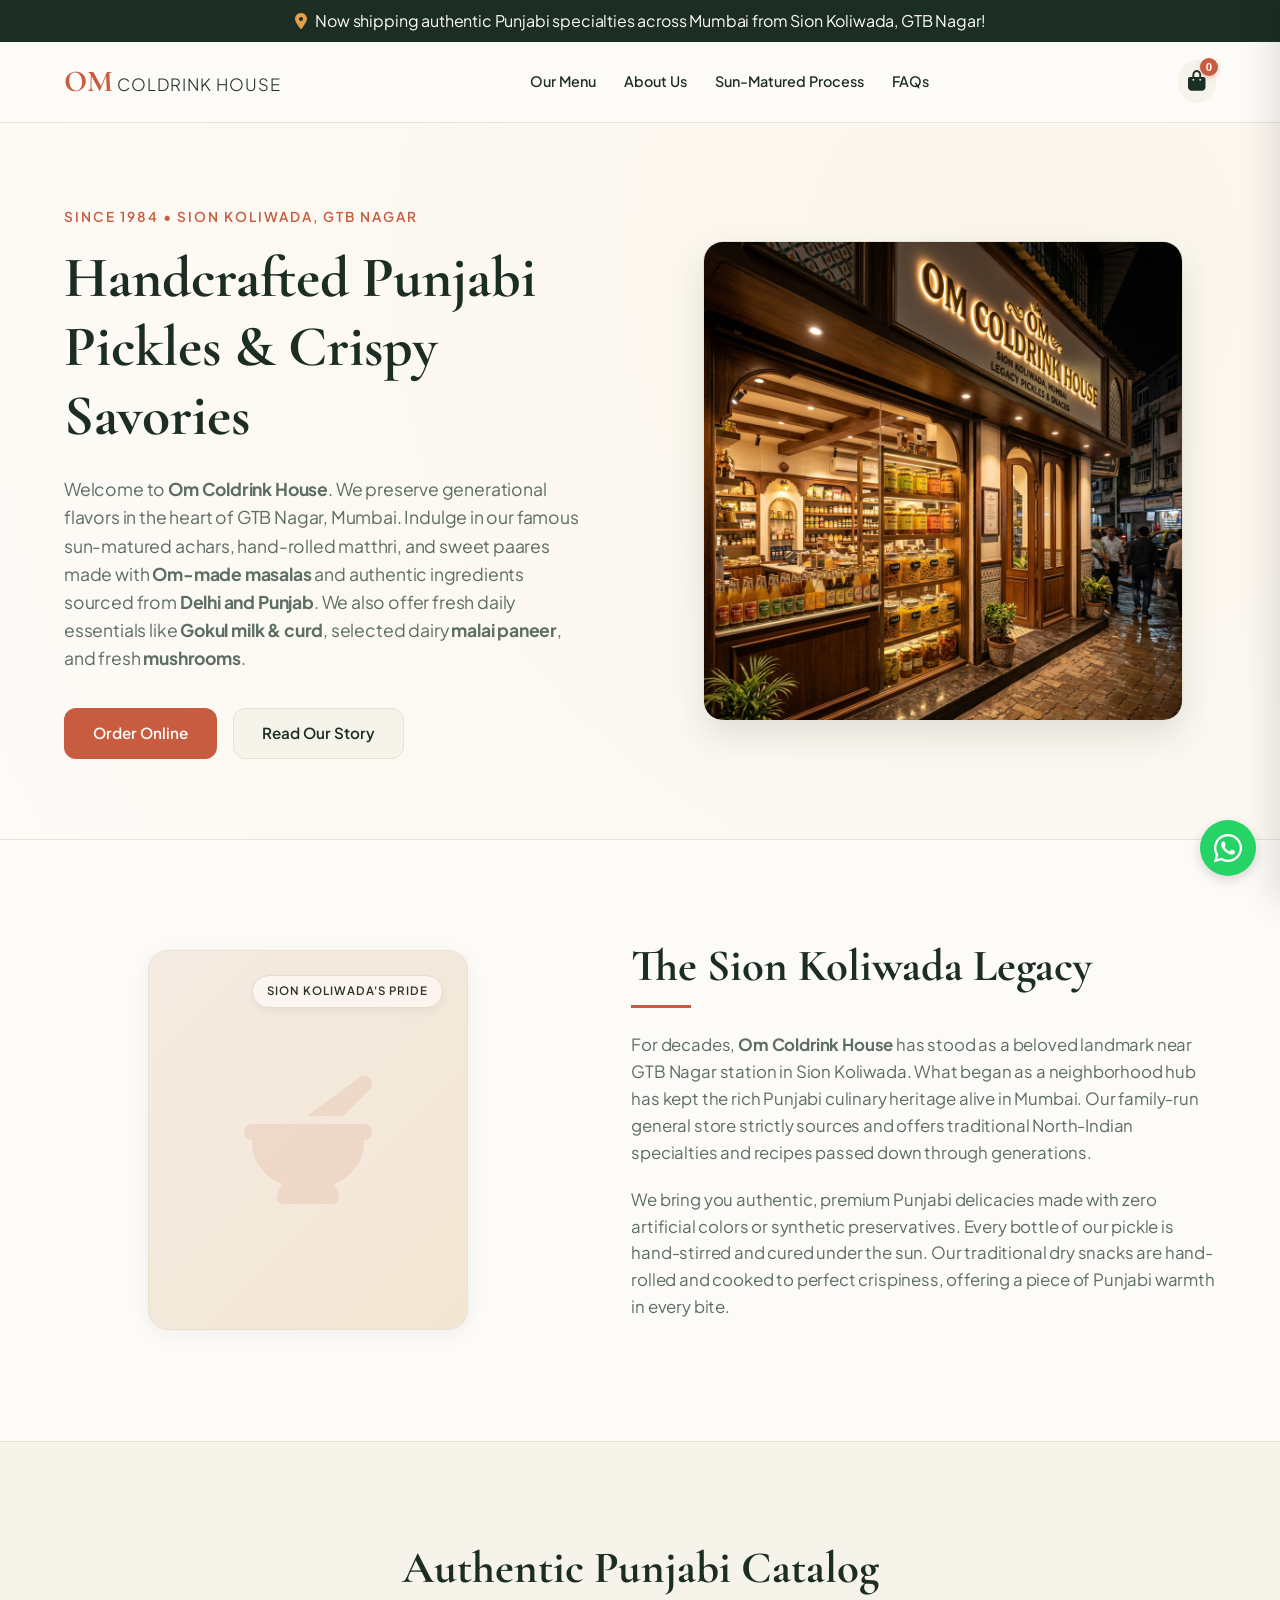
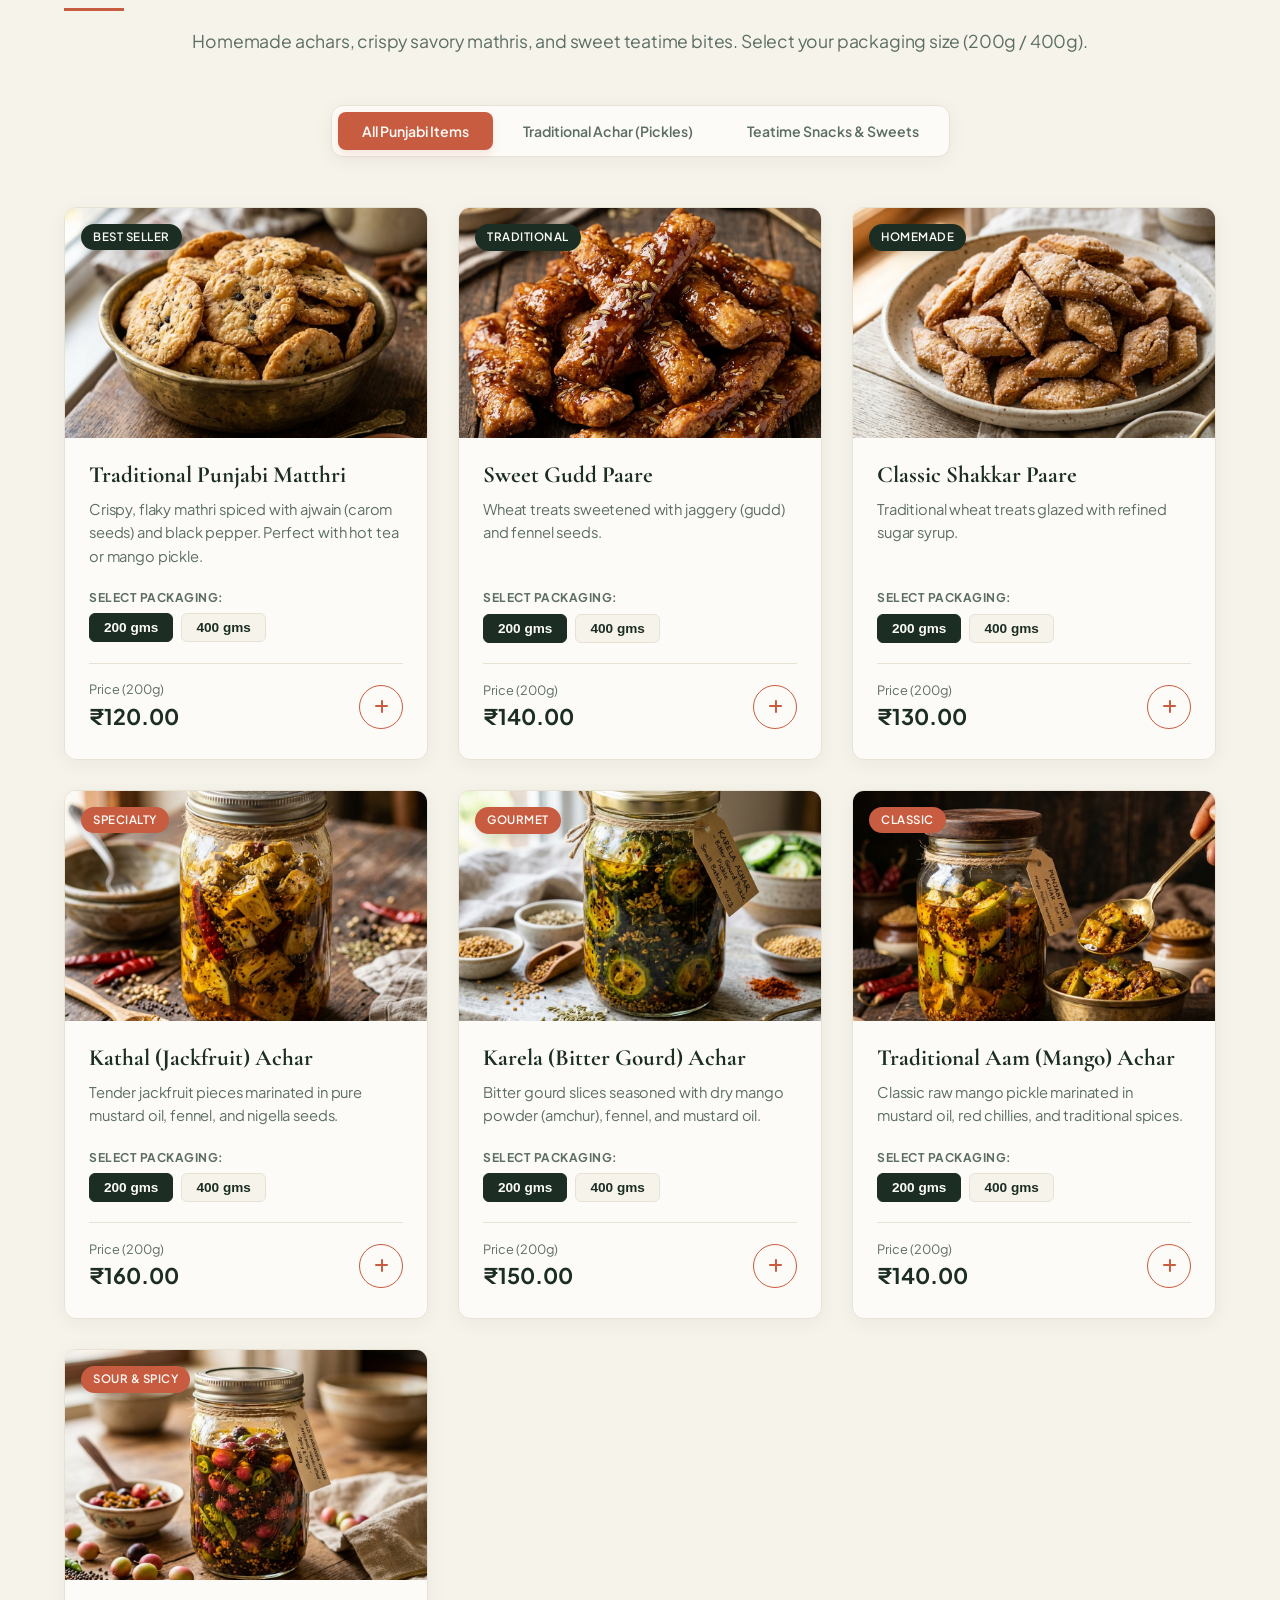
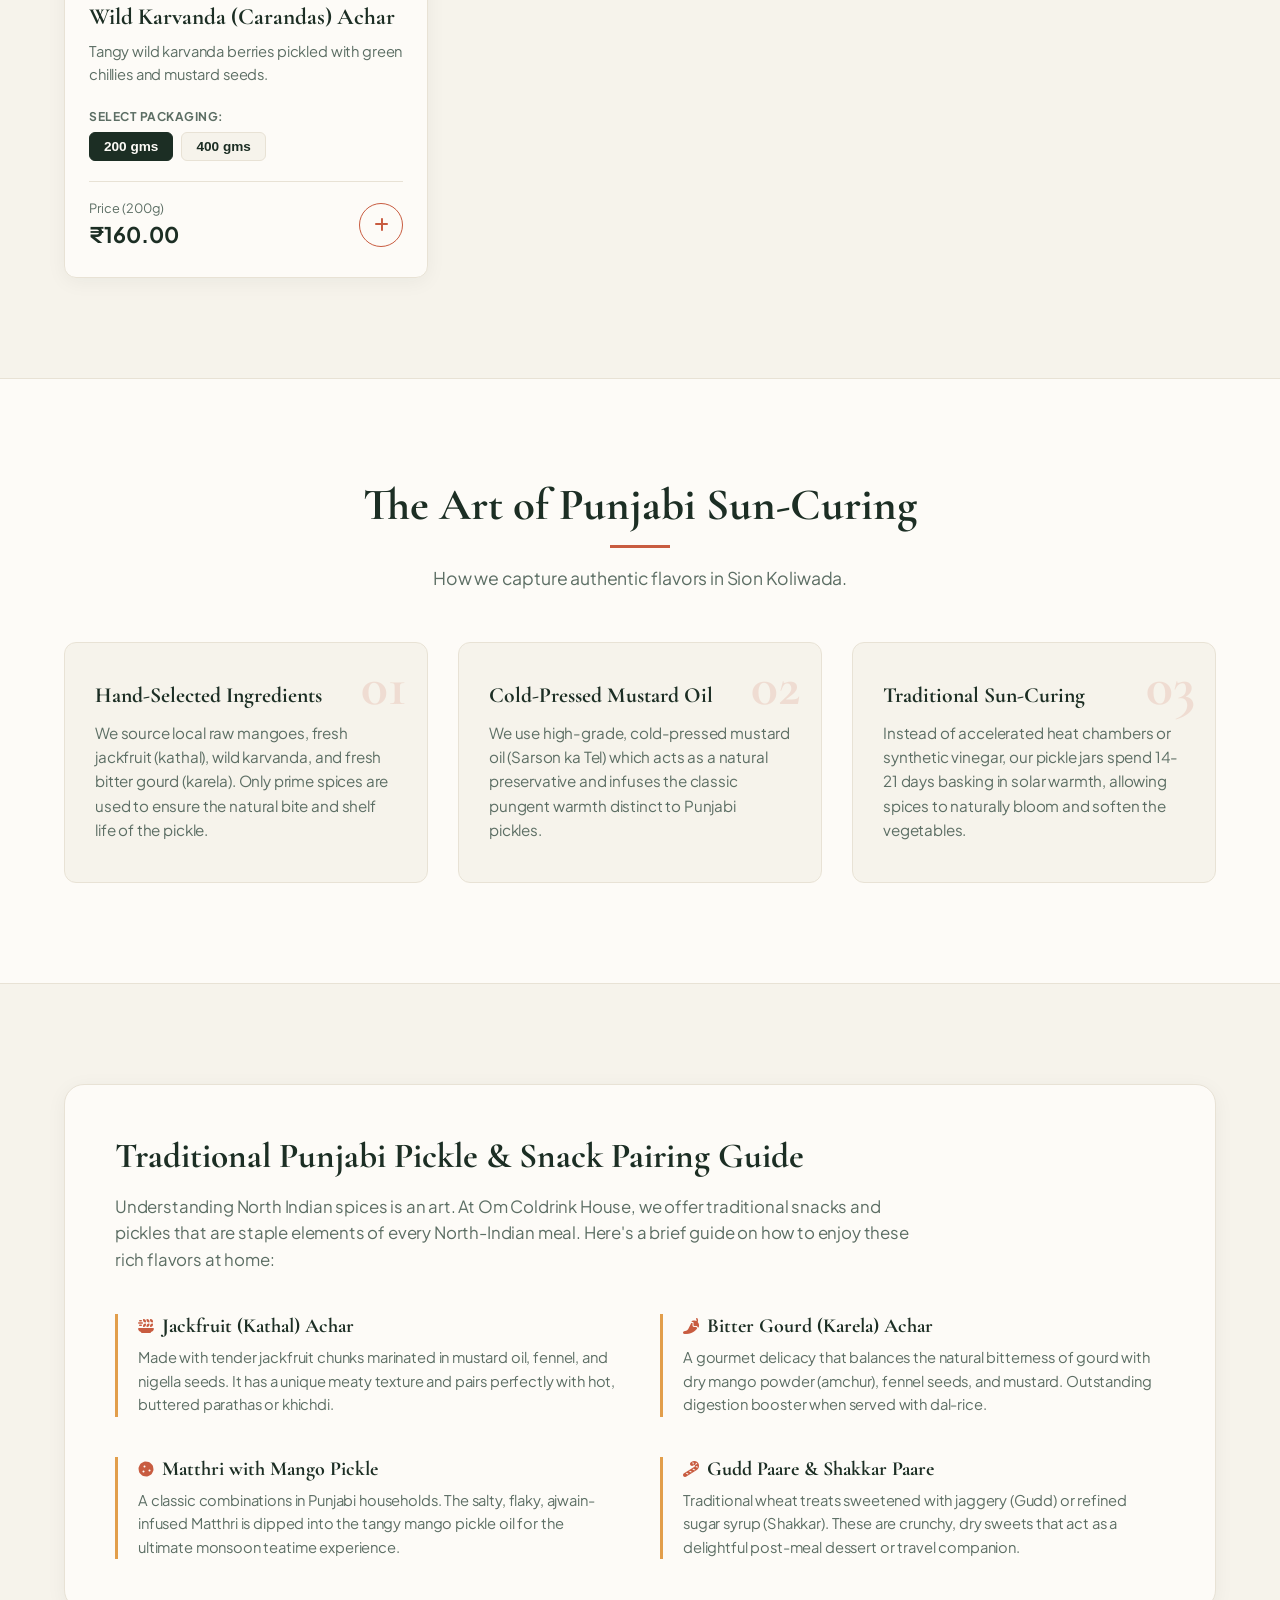
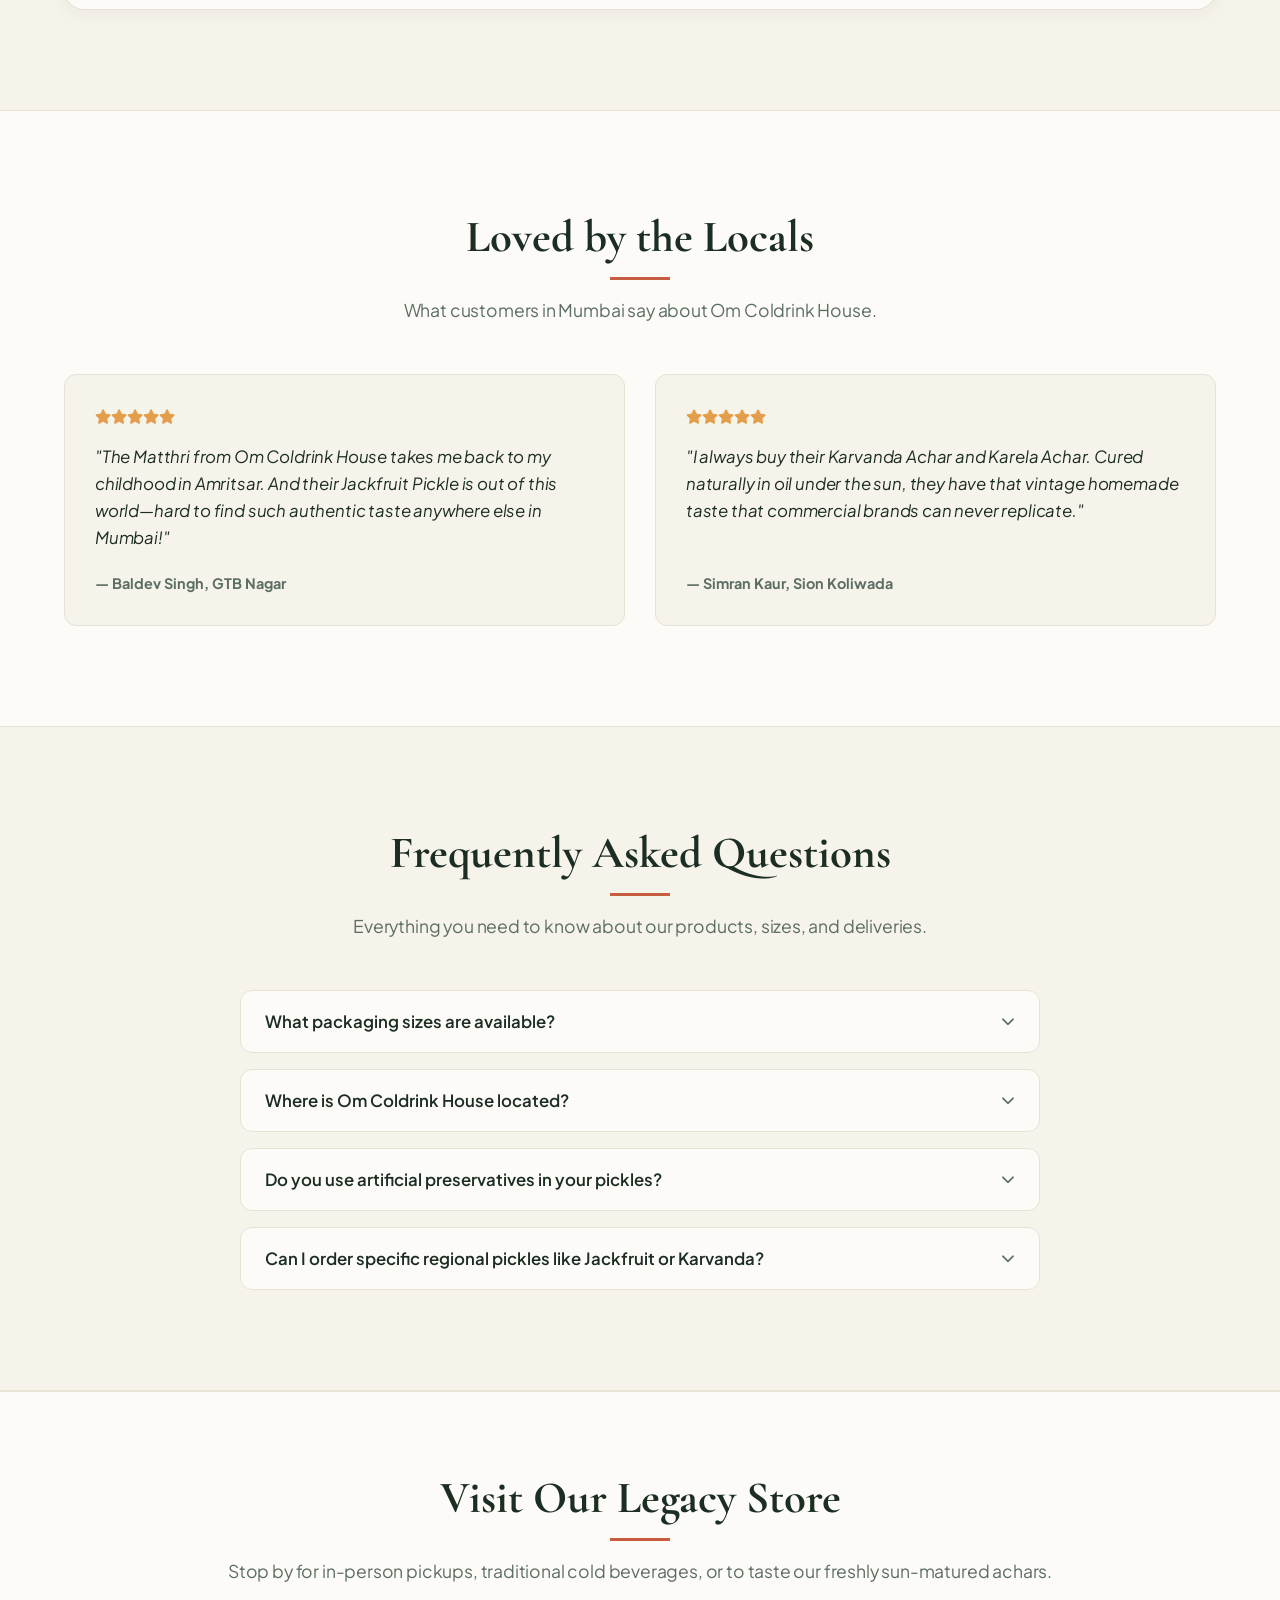
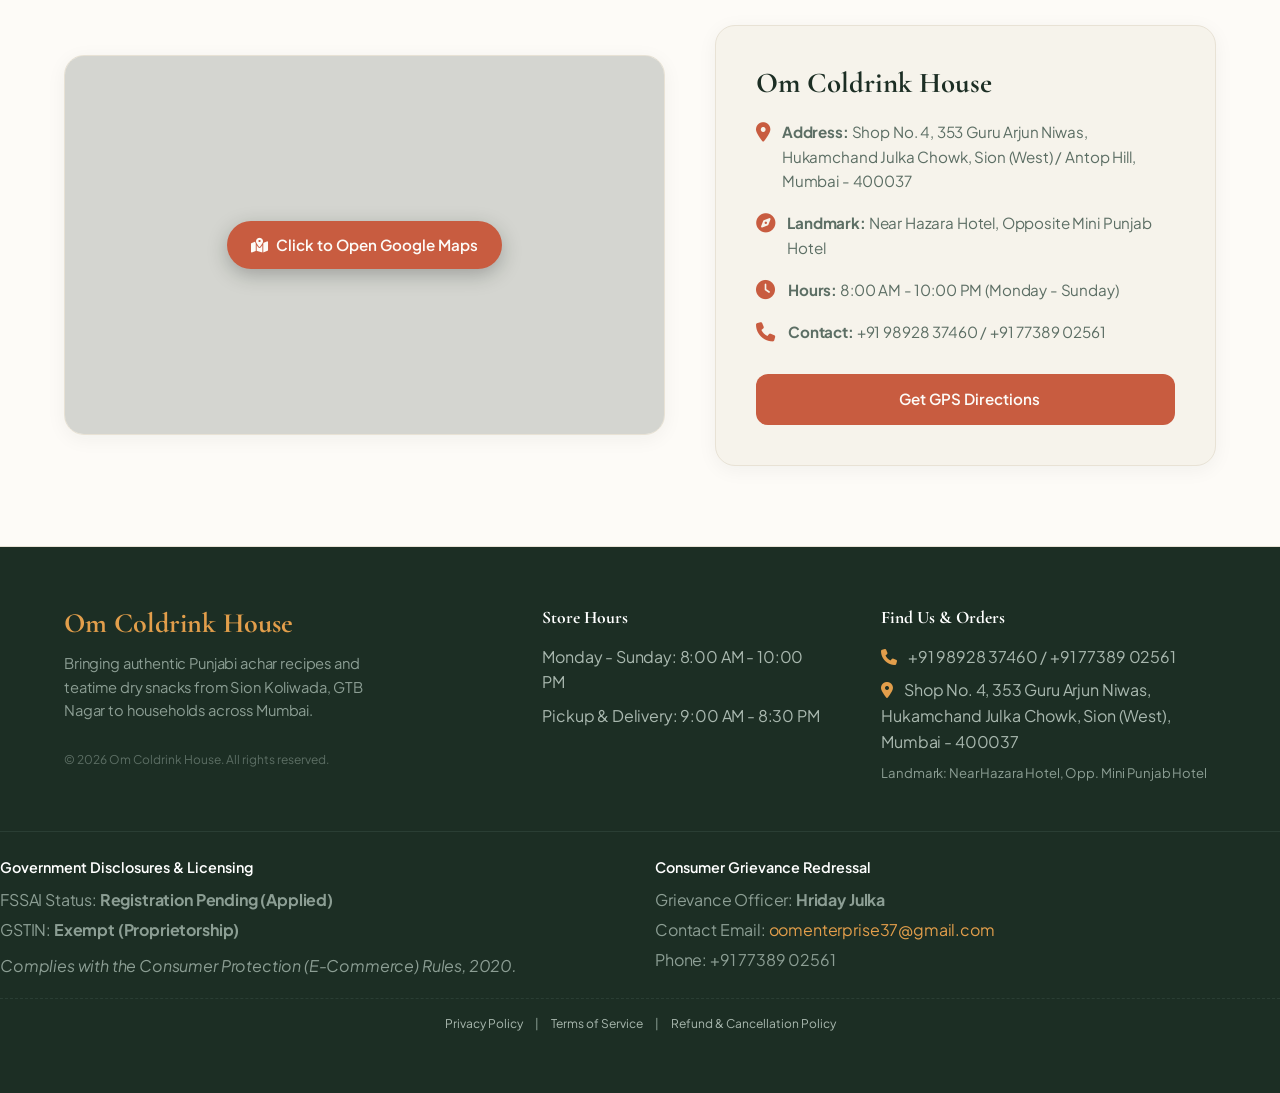
==== index.html @ 26999423 "update copywriting to general store terminology and simplify description text" ====
<!DOCTYPE html>
<html lang="en">
<head>
  <meta charset="UTF-8">
  <meta name="viewport" content="width=device-width, initial-scale=1.0">
  <title>Om Coldrink House - Authentic Punjabi Pickles & Snacks in Sion Koliwada, Mumbai</title>
  
  <!-- SEO Meta Tags -->
  <meta name="description" content="Discover authentic homemade Punjabi Achar (Jackfruit, Bitter Gourd, Mango, Karvanda) and traditional snacks (Matthri, Gudd Paare, Shakkar Paare) from Om Coldrink House in Sion Koliwada, GTB Nagar. Mumbai delivery.">
  <meta name="keywords" content="Om Coldrink House, Sion Koliwada pickles, GTB Nagar Punjabi food, Punjabi Achar Mumbai, Jackfruit pickle, Karvanda achar, Bitter gourd pickle, Matthri, Gudd Paare, Shakkar Paare, Mumbai home delivery">
  <meta name="author" content="Om Coldrink House">
  <link rel="canonical" href="https://omcoldrinkhouse.com/" />

  <!-- OpenGraph Social Sharing (Facebook, WhatsApp, LinkedIn) -->
  <meta property="og:type" content="website" />
  <meta property="og:title" content="Om Coldrink House - Authentic Punjabi Pickles & Snacks, Sion Koliwada" />
  <meta property="og:description" content="Savor generational recipes of sun-cured Punjabi Jackfruit Achar, Karvanda Achar, Matthri, and sweet Gudd Paare hand-delivered across Mumbai." />
  <meta property="og:image" content="https://omcoldrinkhouse.com/assets/ommade_masala.png" />
  <meta property="og:url" content="https://omcoldrinkhouse.com/" />
  <meta property="og:site_name" content="Om Coldrink House" />

  <!-- Twitter Card Data -->
  <meta name="twitter:card" content="summary_large_image" />
  <meta name="twitter:title" content="Om Coldrink House - Authentic Punjabi Pickles & Snacks" />
  <meta name="twitter:description" content="Generational recipes of sun-cured Punjabi Achar and hand-rolled dry snacks from Sion Koliwada, Mumbai." />
  <meta name="twitter:image" content="https://omcoldrinkhouse.com/assets/ommade_masala.png" />

  <!-- JSON-LD LocalBusiness & FAQ Structured Data -->
  <script type="application/ld+json">
  {
    "@context": "https://schema.org",
    "@type": "LocalBusiness",
    "name": "Om Coldrink House",
    "image": "https://omcoldrinkhouse.com/assets/ommade_masala.png",
    "@id": "https://omcoldrinkhouse.com/#localbusiness",
    "url": "https://omcoldrinkhouse.com/",
    "telephone": "+919892837460",
    "priceRange": "$$",
    "address": {
      "@type": "PostalAddress",
      "streetAddress": "Shop No. 4, 353 Guru Arjun Niwas, Hukamchand Julka Chowk, Sion West / Antop Hill",
      "addressLocality": "Mumbai",
      "addressRegion": "MH",
      "postalCode": "400037",
      "addressCountry": "IN"
    },
    "geo": {
      "@type": "GeoCoordinates",
      "latitude": 19.0372,
      "longitude": 72.8631
    },
    "openingHoursSpecification": {
      "@type": "OpeningHoursSpecification",
      "dayOfWeek": [
        "Monday",
        "Tuesday",
        "Wednesday",
        "Thursday",
        "Friday",
        "Saturday",
        "Sunday"
      ],
      "opens": "08:00",
      "closes": "22:00"
    },
    "sameAs": [
      "https://maps.app.goo.gl/EpQ1K5pr2NxH6L2P7"
    ]
  }
  </script>

  <script type="application/ld+json">
  {
    "@context": "https://schema.org",
    "@type": "FAQPage",
    "mainEntity": [
      {
        "@type": "Question",
        "name": "Where is Om Coldrink House located?",
        "acceptedAnswer": {
          "@type": "Answer",
          "text": "Our store is located at Shop No. 4, 353 Guru Arjun Niwas, Hukamchand Julka Chowk, Sion (West) / Antop Hill, Mumbai - 400037 (opposite Mini Punjab Hotel, near Hazara Hotel)."
        }
      },
      {
        "@type": "Question",
        "name": "Do you use artificial preservatives in your pickles?",
        "acceptedAnswer": {
          "@type": "Answer",
          "text": "No. We rely 100% on traditional curing methods using pure cold-pressed mustard oil, sea salt, turmeric, and natural sun exposure. This allows our pickles to naturally stay fresh for up to 12 months when stored properly."
        }
      },
      {
        "@type": "Question",
        "name": "Can I order specific regional pickles like Jackfruit or Karvanda?",
        "acceptedAnswer": {
          "@type": "Answer",
          "text": "Yes! Our specialties include rare recipes like Jackfruit (Kathal) Achar, Bitter Gourd (Karela) Achar, and local forest-cured Karvanda Achar, along with the classic Punjabi Mango Achar."
        }
      }
    ]
  }
  </script>
  
  <script type="application/ld+json">
  {
    "@context": "https://schema.org",
    "@type": "ItemList",
    "name": "Om Coldrink House Product Catalog",
    "description": "Authentic homemade Punjabi pickles and traditional dry tea-time snacks.",
    "itemListElement": [
      {
        "@type": "ListItem",
        "position": 1,
        "item": {
          "@type": "Product",
          "name": "Traditional Punjabi Matthri",
          "image": "https://omcoldrinkhouse.com/assets/punjabi_matthri.png",
          "description": "Flaky, savory wheat crackers spiced with carom seeds (ajwain) and cracked black pepper.",
          "offers": {
            "@type": "AggregateOffer",
            "priceCurrency": "INR",
            "lowPrice": "120.00",
            "highPrice": "220.00",
            "offerCount": "2",
            "availability": "https://schema.org/InStock"
          }
        }
      },
      {
        "@type": "ListItem",
        "position": 2,
        "item": {
          "@type": "Product",
          "name": "Sweet Gudd Paare",
          "image": "https://omcoldrinkhouse.com/assets/gudd_paare.png",
          "description": "Crispy, hand-rolled wheat bites coated in pure melted organic jaggery (gudd) and a hint of aromatic fennel seeds.",
          "offers": {
            "@type": "AggregateOffer",
            "priceCurrency": "INR",
            "lowPrice": "140.00",
            "highPrice": "260.00",
            "offerCount": "2",
            "availability": "https://schema.org/InStock"
          }
        }
      },
      {
        "@type": "ListItem",
        "position": 3,
        "item": {
          "@type": "Product",
          "name": "Classic Shakkar Paare",
          "image": "https://omcoldrinkhouse.com/assets/shakkar_paare.png",
          "description": "Delicate, crispy diamond-shaped bites glazed in a light, crunchy sugar syrup.",
          "offers": {
            "@type": "AggregateOffer",
            "priceCurrency": "INR",
            "lowPrice": "130.00",
            "highPrice": "240.00",
            "offerCount": "2",
            "availability": "https://schema.org/InStock"
          }
        }
      },
      {
        "@type": "ListItem",
        "position": 4,
        "item": {
          "@type": "Product",
          "name": "Kathal (Jackfruit) Achar",
          "image": "https://omcoldrinkhouse.com/assets/jackfruit_achar.png",
          "description": "Exotic, raw jackfruit chunks marinated in cold-pressed mustard oil, split mustard seeds, and vintage Punjabi spices.",
          "offers": {
            "@type": "AggregateOffer",
            "priceCurrency": "INR",
            "lowPrice": "160.00",
            "highPrice": "300.00",
            "offerCount": "2",
            "availability": "https://schema.org/InStock"
          }
        }
      },
      {
        "@type": "ListItem",
        "position": 5,
        "item": {
          "@type": "Product",
          "name": "Karela (Bitter Gourd) Achar",
          "image": "https://omcoldrinkhouse.com/assets/karela_achar.png",
          "description": "Slices of premium bitter gourd balanced with dry mango powder (amchur), fennel, and fenugreek seeds.",
          "offers": {
            "@type": "AggregateOffer",
            "priceCurrency": "INR",
            "lowPrice": "150.00",
            "highPrice": "280.00",
            "offerCount": "2",
            "availability": "https://schema.org/InStock"
          }
        }
      },
      {
        "@type": "ListItem",
        "position": 6,
        "item": {
          "@type": "Product",
          "name": "Traditional Aam (Mango) Achar",
          "image": "https://omcoldrinkhouse.com/assets/mango_achar.png",
          "description": "Sun-cured raw sour mangoes loaded with hot Kashmiri red chillies, fennel, and high-purity mustard oil.",
          "offers": {
            "@type": "AggregateOffer",
            "priceCurrency": "INR",
            "lowPrice": "140.00",
            "highPrice": "260.00",
            "offerCount": "2",
            "availability": "https://schema.org/InStock"
          }
        }
      },
      {
        "@type": "ListItem",
        "position": 7,
        "item": {
          "@type": "Product",
          "name": "Wild Karvanda (Carandas) Achar",
          "image": "https://omcoldrinkhouse.com/assets/karvanda_achar.png",
          "description": "Tart, sour wild berries spiced with green chillies, mustard seeds, and naturally fermented under solar warmth.",
          "offers": {
            "@type": "AggregateOffer",
            "priceCurrency": "INR",
            "lowPrice": "160.00",
            "highPrice": "300.00",
            "offerCount": "2",
            "availability": "https://schema.org/InStock"
          }
        }
      }
    ]
  }
  </script>
  
  <!-- Google Fonts - Cormorant Garamond (Premium Serif) & Plus Jakarta Sans (Elegant Sans-Serif) -->
  <link rel="preconnect" href="https://fonts.googleapis.com">
  <link rel="preconnect" href="https://fonts.gstatic.com" crossorigin>
  <link href="https://fonts.googleapis.com/css2?family=Cormorant+Garamond:ital,wght@0,400;0,600;0,700;1,400&family=Plus+Jakarta+Sans:wght@300;400;500;600;700&display=swap" rel="stylesheet">
  
  <!-- FontAwesome Icons -->
  <link rel="stylesheet" href="https://cdnjs.cloudflare.com/ajax/libs/font-awesome/6.4.0/css/all.min.css">
  
  <!-- Google Maps API for Autocomplete & Location Pinning -->
  <script src="https://maps.googleapis.com/maps/api/js?key=AIzaSyAyi8SIaQuuPEVUh4zxU3E-hkd9-YlEHdQ&libraries=places&loading=async" defer></script>

  <!-- Custom Stylesheet -->
  <link rel="stylesheet" href="index.css">
</head>
<body>

  <!-- Top Announcement Bar -->
  <div class="announcement-bar">
    <p><i class="fa-solid fa-location-dot"></i> Now shipping authentic Punjabi specialties across Mumbai from Sion Koliwada, GTB Nagar!</p>
  </div>

  <!-- Header & Navigation -->
  <header class="header">
    <div class="header-container">
      <a href="#" class="brand-logo" id="brand-logo">
        <span class="brand-om">OM</span>
        <span class="brand-sub">Coldrink House</span>
      </a>
      
      <nav class="nav-links">
        <a href="menu.html" class="nav-link">Our Menu</a>
        <a href="about.html" class="nav-link">About Us</a>
        <a href="index.html#process-section" class="nav-link">Sun-Matured Process</a>
        <a href="index.html#faq-section" class="nav-link">FAQs</a>
      </nav>
      
      <button class="cart-trigger" id="cart-trigger" aria-label="Open Shopping Cart">
        <i class="fa-solid fa-bag-shopping"></i>
        <span class="cart-badge" id="cart-badge">0</span>
      </button>
    </div>
  </header>

  <!-- Hero Section with Cozy Heritage Illustration -->
  <section class="hero-section">
    <div class="hero-container">
      <div class="hero-text-content">
        <span class="hero-tagline">Since 1984 • Sion Koliwada, GTB Nagar</span>
        <h1 class="hero-title">Handcrafted Punjabi Pickles & Crispy Savories</h1>
        <p class="hero-description">
          Welcome to <strong>Om Coldrink House</strong>. We preserve generational flavors in the heart of GTB Nagar, Mumbai. Indulge in our famous sun-matured achars, hand-rolled matthri, and sweet paares made with <strong>Om-made masalas</strong> and authentic ingredients sourced from <strong>Delhi and Punjab</strong>. We also offer fresh daily essentials like <strong>Gokul milk & curd</strong>, selected dairy <strong>malai paneer</strong>, and fresh <strong>mushrooms</strong>.
        </p>
        <div class="hero-ctas">
          <a href="#catalog-section" class="btn btn-primary">Order Online</a>
          <a href="#heritage" class="btn btn-secondary">Read Our Story</a>
        </div>
      </div>
      
      <div class="hero-graphics">
        <div class="hero-image-wrapper">
          <img src="assets/hero_storefront.png" alt="Om Coldrink House Storefront Sion Koliwada" class="hero-storefront-image">
        </div>
      </div>
    </div>
  </section>

  <!-- Heritage / Narrative Section -->
  <section id="heritage" class="heritage-section">
    <div class="heritage-container">
      <div class="heritage-image">
        <div class="heritage-photo-wrapper">
          <div class="heritage-accent-badge">Sion Koliwada's Pride</div>
          <i class="fa-solid fa-mortar-pestle heritage-icon-bg"></i>
        </div>
      </div>
      <div class="heritage-text">
        <h2 class="section-title">The Sion Koliwada Legacy</h2>
        <p class="heritage-paragraph">
          For decades, <strong>Om Coldrink House</strong> has stood as a beloved landmark near GTB Nagar station in Sion Koliwada. What began as a neighborhood hub has kept the rich Punjabi culinary heritage alive in Mumbai. Our family-run general store strictly sources and offers traditional North-Indian specialties and recipes passed down through generations.
        </p>
        <p class="heritage-paragraph">
          We bring you authentic, premium Punjabi delicacies made with zero artificial colors or synthetic preservatives. Every bottle of our pickle is hand-stirred and cured under the sun. Our traditional dry snacks are hand-rolled and cooked to perfect crispiness, offering a piece of Punjabi warmth in every bite.
        </p>
      </div>
    </div>
  </section>

  <!-- Product Catalog Section -->
  <section id="catalog-section" class="catalog-section">
    <div class="catalog-container">
      <div class="catalog-header">
        <h2 class="section-title">Authentic Punjabi Catalog</h2>
        <p class="section-subtitle">Homemade achars, crispy savory mathris, and sweet teatime bites. Select your packaging size (200g / 400g).</p>
        
        <!-- Filter Tabs -->
        <div class="filter-tabs" id="filter-tabs">
          <button class="filter-btn active" data-filter="all">All Punjabi Items</button>
          <button class="filter-btn" data-filter="achar">Traditional Achar (Pickles)</button>
          <button class="filter-btn" data-filter="snacks">Teatime Snacks & Sweets</button>
        </div>
      </div>

      <!-- Products Grid -->
      <div class="products-grid" id="products-grid">
        <!-- Products will be generated dynamically by index.js -->
      </div>
    </div>
  </section>

  <!-- Detailed Crafting Process Section (Long Page SEO Content) -->
  <section id="process-section" class="process-section">
    <div class="process-container">
      <h2 class="section-title text-center">The Art of Punjabi Sun-Curing</h2>
      <p class="section-subtitle text-center">How we capture authentic flavors in Sion Koliwada.</p>
      
      <div class="process-steps-grid">
        <div class="process-card">
          <div class="process-number">01</div>
          <h3>Hand-Selected Ingredients</h3>
          <p>We source local raw mangoes, fresh jackfruit (kathal), wild karvanda, and fresh bitter gourd (karela). Only prime spices are used to ensure the natural bite and shelf life of the pickle.</p>
        </div>
        
        <div class="process-card">
          <div class="process-number">02</div>
          <h3>Cold-Pressed Mustard Oil</h3>
          <p>We use high-grade, cold-pressed mustard oil (Sarson ka Tel) which acts as a natural preservative and infuses the classic pungent warmth distinct to Punjabi pickles.</p>
        </div>
        
        <div class="process-card">
          <div class="process-number">03</div>
          <h3>Traditional Sun-Curing</h3>
          <p>Instead of accelerated heat chambers or synthetic vinegar, our pickle jars spend 14-21 days basking in solar warmth, allowing spices to naturally bloom and soften the vegetables.</p>
        </div>
      </div>
    </div>
  </section>

  <!-- Deep Informative SEO Article Section (Flavor Guide) -->
  <section id="seo-guide-section" class="seo-guide-section">
    <div class="seo-guide-container">
      <div class="seo-content-card">
        <h2>Traditional Punjabi Pickle & Snack Pairing Guide</h2>
        <p class="seo-intro">
          Understanding North Indian spices is an art. At Om Coldrink House, we offer traditional snacks and pickles that are staple elements of every North-Indian meal. Here's a brief guide on how to enjoy these rich flavors at home:
        </p>
        
        <div class="guide-grid">
          <div class="guide-item">
            <h4><i class="fa-solid fa-plate-wheat"></i> Jackfruit (Kathal) Achar</h4>
            <p>Made with tender jackfruit chunks marinated in mustard oil, fennel, and nigella seeds. It has a unique meaty texture and pairs perfectly with hot, buttered parathas or khichdi.</p>
          </div>
          
          <div class="guide-item">
            <h4><i class="fa-solid fa-pepper-hot"></i> Bitter Gourd (Karela) Achar</h4>
            <p>A gourmet delicacy that balances the natural bitterness of gourd with dry mango powder (amchur), fennel seeds, and mustard. Outstanding digestion booster when served with dal-rice.</p>
          </div>
          
          <div class="guide-item">
            <h4><i class="fa-solid fa-cookie"></i> Matthri with Mango Pickle</h4>
            <p>A classic combinations in Punjabi households. The salty, flaky, ajwain-infused Matthri is dipped into the tangy mango pickle oil for the ultimate monsoon teatime experience.</p>
          </div>
          
          <div class="guide-item">
            <h4><i class="fa-solid fa-candy-cane"></i> Gudd Paare & Shakkar Paare</h4>
            <p>Traditional wheat treats sweetened with jaggery (Gudd) or refined sugar syrup (Shakkar). These are crunchy, dry sweets that act as a delightful post-meal dessert or travel companion.</p>
          </div>
        </div>
      </div>
    </div>
  </section>

  <!-- Testimonials Section -->
  <section class="testimonials-section">
    <div class="testimonials-container">
      <h2 class="section-title text-center">Loved by the Locals</h2>
      <p class="section-subtitle text-center">What customers in Mumbai say about Om Coldrink House.</p>
      
      <div class="testimonials-grid">
        <div class="testimonial-card">
          <div class="rating-stars"><i class="fa-solid fa-star"></i><i class="fa-solid fa-star"></i><i class="fa-solid fa-star"></i><i class="fa-solid fa-star"></i><i class="fa-solid fa-star"></i></div>
          <p class="testimonial-text">"The Matthri from Om Coldrink House takes me back to my childhood in Amritsar. And their Jackfruit Pickle is out of this world—hard to find such authentic taste anywhere else in Mumbai!"</p>
          <strong class="testimonial-author">— Baldev Singh, GTB Nagar</strong>
        </div>
        
        <div class="testimonial-card">
          <div class="rating-stars"><i class="fa-solid fa-star"></i><i class="fa-solid fa-star"></i><i class="fa-solid fa-star"></i><i class="fa-solid fa-star"></i><i class="fa-solid fa-star"></i></div>
          <p class="testimonial-text">"I always buy their Karvanda Achar and Karela Achar. Cured naturally in oil under the sun, they have that vintage homemade taste that commercial brands can never replicate."</p>
          <strong class="testimonial-author">— Simran Kaur, Sion Koliwada</strong>
        </div>
      </div>
    </div>
  </section>

  <!-- FAQ Accordion Section (Highly SEO Optimized) -->
  <section id="faq-section" class="faq-section">
    <div class="faq-container">
      <h2 class="section-title text-center">Frequently Asked Questions</h2>
      <p class="section-subtitle text-center">Everything you need to know about our products, sizes, and deliveries.</p>
      
      <div class="faq-list">
        <div class="faq-item">
          <button class="faq-question">What packaging sizes are available? <i class="fa-solid fa-chevron-down"></i></button>
          <div class="faq-answer">
            <p>Currently, we offer all our Punjabi Achars and Snacks in standard <strong>200 grams</strong> and <strong>400 grams</strong> jars/pouches. We have more customized and bulk packaging options coming soon to cater to festivals and gifting!</p>
          </div>
        </div>
        
        <div class="faq-item">
          <button class="faq-question">Where is Om Coldrink House located? <i class="fa-solid fa-chevron-down"></i></button>
          <div class="faq-answer">
            <p>Our store is located at <strong>Shop No. 4, 353 Guru Arjun Niwas, Hukamchand Julka Chowk, Sion (West) / Antop Hill, Mumbai - 400037</strong> (opposite Mini Punjab Hotel, near Hazara Hotel). Visit us in person or place an order here for simulated quick courier delivery across Mumbai.</p>
          </div>
        </div>
        
        <div class="faq-item">
          <button class="faq-question">Do you use artificial preservatives in your pickles? <i class="fa-solid fa-chevron-down"></i></button>
          <div class="faq-answer">
            <p>No. We rely 100% on traditional curing methods using pure cold-pressed mustard oil, sea salt, turmeric, and natural sun exposure. This allows our pickles to naturally stay fresh for up to 12 months when stored properly.</p>
          </div>
        </div>
        
        <div class="faq-item">
          <button class="faq-question">Can I order specific regional pickles like Jackfruit or Karvanda? <i class="fa-solid fa-chevron-down"></i></button>
          <div class="faq-answer">
            <p>Yes! Our specialties include rare recipes like Jackfruit (Kathal) Achar, Bitter Gourd (Karela) Achar, and local forest-cured Karvanda Achar, along with the classic Punjabi Mango Achar.</p>
          </div>
        </div>
      </div>
    </div>
  </section>

  <!-- Visit Us / Large Clickable Maps Section -->
  <section id="visit-section" class="visit-section" style="padding: 80px 0; background-color: var(--color-bg-primary); border-top: 1px solid var(--color-border); border-bottom: 1px solid var(--color-border);">
    <div class="faq-container" style="max-width: var(--container-width); margin: 0 auto; padding: 0 24px;">
      <h2 class="section-title text-center">Visit Our Legacy Store</h2>
      <p class="section-subtitle text-center" style="margin-bottom: 40px;">Stop by for in-person pickups, traditional cold beverages, or to taste our freshly sun-matured achars.</p>
      
      <div class="visit-grid" style="display: grid; grid-template-columns: 1.2fr 1fr; gap: 50px; align-items: center;">
        <!-- Big Interactive Map Link Wrapper -->
        <a href="https://maps.app.goo.gl/EpQ1K5pr2NxH6L2P7" target="_blank" class="large-map-card" style="display: block; width: 100%; height: 380px; border-radius: var(--radius-lg); overflow: hidden; position: relative; border: 1px solid var(--color-border); box-shadow: var(--shadow-warm); text-decoration: none; transition: var(--transition-smooth);">
          <iframe src="https://maps.google.com/maps?q=Om%20Coldrink%20House,%20Hukamchand%20Julka%20Chowk,%20Sion,%20Mumbai&t=&z=18&ie=UTF8&iwloc=&output=embed" width="100%" height="100%" style="border:0; pointer-events: none;" allowfullscreen="" loading="lazy" referrerpolicy="no-referrer-when-downgrade"></iframe>
          <div style="position: absolute; top: 0; left: 0; width: 100%; height: 100%; background: rgba(28,46,36,0.18); display: flex; align-items: center; justify-content: center; transition: var(--transition-smooth);" class="map-overlay">
            <span style="background-color: var(--color-brand-primary); color: var(--color-bg-primary); padding: 12px 24px; border-radius: 30px; font-size: 0.95rem; font-weight: 600; box-shadow: 0 6px 20px rgba(0,0,0,0.25); font-family: var(--font-sans); display: flex; align-items: center; gap: 8px;"><i class="fa-solid fa-map-location-dot"></i> Click to Open Google Maps</span>
          </div>
        </a>
        
        <div class="visit-info-card" style="background-color: var(--color-bg-secondary); padding: 40px; border-radius: var(--radius-lg); border: 1px solid var(--color-border); box-shadow: var(--shadow-warm);">
          <h3 style="font-family: var(--font-display); font-size: 1.8rem; margin-bottom: 20px; color: var(--color-text-primary);">Om Coldrink House</h3>
          
          <div style="display: flex; flex-direction: column; gap: 18px;">
            <p style="font-size: 0.95rem; color: var(--color-text-muted); display: flex; align-items: flex-start; gap: 12px; margin-bottom: 0;">
              <i class="fa-solid fa-location-dot" style="color: var(--color-brand-primary); font-size: 1.2rem; margin-top: 3px; width: 20px;"></i>
              <span><strong>Address:</strong> Shop No. 4, 353 Guru Arjun Niwas, Hukamchand Julka Chowk, Sion (West) / Antop Hill, Mumbai - 400037</span>
            </p>
            <p style="font-size: 0.95rem; color: var(--color-text-muted); display: flex; align-items: flex-start; gap: 12px; margin-bottom: 0;">
              <i class="fa-solid fa-compass" style="color: var(--color-brand-primary); font-size: 1.2rem; margin-top: 3px; width: 20px;"></i>
              <span><strong>Landmark:</strong> Near Hazara Hotel, Opposite Mini Punjab Hotel</span>
            </p>
            <p style="font-size: 0.95rem; color: var(--color-text-muted); display: flex; align-items: flex-start; gap: 12px; margin-bottom: 0;">
              <i class="fa-solid fa-clock" style="color: var(--color-brand-primary); font-size: 1.2rem; margin-top: 3px; width: 20px;"></i>
              <span><strong>Hours:</strong> 8:00 AM - 10:00 PM (Monday - Sunday)</span>
            </p>
            <p style="font-size: 0.95rem; color: var(--color-text-muted); display: flex; align-items: flex-start; gap: 12px; margin-bottom: 0;">
              <i class="fa-solid fa-phone" style="color: var(--color-brand-primary); font-size: 1.2rem; margin-top: 3px; width: 20px;"></i>
              <span><strong>Contact:</strong> +91 98928 37460 / +91 77389 02561</span>
            </p>
          </div>
          
          <div style="margin-top: 30px;">
            <a href="https://maps.app.goo.gl/EpQ1K5pr2NxH6L2P7" target="_blank" class="btn btn-primary btn-block" style="text-align: center; justify-content: center; width: 100%;"><i class="fa-solid fa-navigation" style="margin-right: 8px;"></i> Get GPS Directions</a>
          </div>
        </div>
      </div>
    </div>
  </section>

  <!-- Cart Drawer Overlay -->
  <div class="cart-drawer-overlay" id="cart-drawer-overlay"></div>
  
  <!-- Slide-out Cart Drawer -->
  <div class="cart-drawer" id="cart-drawer">
    <div class="cart-drawer-header">
      <h3>Your Basket</h3>
      <button class="close-drawer" id="close-drawer" aria-label="Close Shopping Cart">
        <i class="fa-solid fa-xmark"></i>
      </button>
    </div>
    
    <div class="cart-items-container" id="cart-items-container">
      <div class="empty-cart-state">
        <i class="fa-solid fa-basket-shopping"></i>
        <p>Your basket is currently empty.</p>
        <button class="btn btn-secondary close-drawer-btn">Keep Shopping</button>
      </div>
    </div>
    
    <div class="cart-drawer-footer" id="cart-drawer-footer">
      <div class="cart-summary-row">
        <span>Subtotal</span>
        <span class="subtotal-amount" id="subtotal-amount">₹0.00</span>
      </div>
      <p class="cart-tax-notice">Simulated courier charges will be calculated during checkout.</p>
      <button class="btn btn-primary btn-block" id="proceed-checkout-btn">Proceed to Checkout</button>
    </div>
  </div>

  <!-- Checkout Section (Modal / Overlaid Panel) -->
  <div class="checkout-modal-overlay" id="checkout-modal-overlay">
    <div class="checkout-modal" id="checkout-modal">
      <div class="checkout-header">
        <h2>Checkout Details</h2>
        <button class="close-checkout" id="close-checkout" aria-label="Close Checkout">
          <i class="fa-solid fa-xmark"></i>
        </button>
      </div>
      <div class="checkout-body">
        <form class="checkout-form" id="checkout-form" onsubmit="event.preventDefault();">
          <div class="form-section">
            <h3>1. Delivery Details</h3>
            
            <div class="form-group">
              <label for="customer-name">Full Name</label>
              <input type="text" id="customer-name" placeholder="e.g. Rajesh Kumar" required>
            </div>
            
            <div class="form-group">
              <label for="customer-phone">Phone Number</label>
              <input type="tel" id="customer-phone" placeholder="e.g. +91 98765 43210" required>
            </div>

            <div class="form-group">
              <label for="delivery-address">Address Line 1: Locality / Area</label>
              <div class="address-input-wrapper">
                <input type="text" id="delivery-address" placeholder="Type your address or use 'Pin on Map'" required style="background-color: var(--color-bg-primary);">
                <button type="button" class="btn-locate-map" id="btn-locate-map">
                  <i class="fa-solid fa-location-dot"></i> Pin on Map
                </button>
              </div>
              <input type="hidden" id="delivery-lat">
              <input type="hidden" id="delivery-lng">
            </div>

            <div class="form-group">
              <label for="delivery-building">Address Line 2: Flat / Room / Building / Landmark</label>
              <input type="text" id="delivery-building" placeholder="e.g. Flat 302, 3rd Floor, near Hazara Hotel" required>
            </div>

            <div style="display: grid; grid-template-columns: 1fr 1fr; gap: 15px;">
              <div class="form-group">
                <label for="delivery-date">Delivery Date</label>
                <select id="delivery-date" required>
                  <!-- Populated dynamically -->
                </select>
              </div>
              
              <div class="form-group">
                <label for="delivery-time">Preferred Slot</label>
                <select id="delivery-time" required>
                  <option value="">Select slot</option>
                  <option value="afternoon">Afternoon (12 PM - 4 PM)</option>
                  <option value="evening">Evening (4 PM - 8 PM)</option>
                </select>
              </div>
            </div>
          </div>
          
          <div class="form-section" id="carrier-selection-section">
            <h3>2. Delivery Option</h3>
            <div class="delivery-options-list" id="delivery-options-list">
              <div class="carrier-prompt">
                <i class="fa-solid fa-map-location-dot"></i>
                <p>Enter your location or pin on the map to view delivery options.</p>
              </div>
            </div>
          </div>

          <div class="form-section" id="payment-verification-section">
            <h3>3. Payment Verification</h3>
            <p class="payment-desc" style="font-size: 0.85rem; color: var(--color-text-muted); margin-bottom: 15px;">
              Scan the UPI QR code below with any UPI app (GPay, PhonePe, Paytm) to make the payment, then enter the 12-digit transaction UTR number.
            </p>
            
            <div class="upi-payment-box" style="display: flex; align-items: center; gap: 20px; background-color: var(--color-bg-secondary); padding: 15px; border-radius: var(--radius-md); border: 1px solid var(--color-border); margin-bottom: 15px;">
              <div class="upi-qr-placeholder" style="background-color: white; padding: 8px; border-radius: var(--radius-sm); display: flex; align-items: center; justify-content: center; width: 110px; height: 110px; border: 1px solid var(--color-border);">
                <img id="upi-qr-image" src="https://api.qrserver.com/v1/create-qr-code/?size=100x100&data=upi://pay?pa=9892837460@okbizaxis%26pn=Om%2520Coldrink%2520House%26cu=INR" alt="UPI QR Code" style="width: 100%; height: auto; display: block;">
              </div>
              <div class="upi-details" style="font-size: 0.88rem; display: flex; flex-direction: column; gap: 4px;">
                <strong style="color: var(--color-brand-primary); font-family: var(--font-display);">Om Coldrink House</strong>
                <span>UPI ID: <strong style="color: var(--color-text-primary);">9892837460@okbizaxis</strong></span>
                <span style="color: var(--color-text-muted); font-size: 0.82rem;">Or pay to: <strong>+91 98928 37460</strong></span>
              </div>
            </div>

            <div class="form-group">
              <label for="payment-utr">UPI Transaction UTR / Ref Number (12 Digits)</label>
              <input type="text" id="payment-utr" placeholder="e.g. 314598762514" minlength="12" maxlength="12" pattern="\d{12}" required style="letter-spacing: 2px; font-weight: 600;">
            </div>
          </div>
        </form>
        
        <div class="order-summary-card">
          <h3>Order Details</h3>
          <div class="summary-items-list" id="summary-items-list">
            <!-- Dynamically populated -->
          </div>
          
          <div class="summary-pricing">
            <div class="summary-row">
              <span>Subtotal</span>
              <span id="summary-items-subtotal">₹0.00</span>
            </div>
            <div class="summary-row">
              <span>Shipping Fee</span>
              <span id="summary-delivery-charge">₹0.00</span>
            </div>
            <hr class="summary-divider">
            <div class="summary-row grand-total">
              <span>Grand Total</span>
              <span id="summary-grand-total">₹0.00</span>
            </div>
          </div>
          
          <button type="submit" form="checkout-form" class="btn btn-primary btn-block" id="place-order-btn">
            Confirm Order
          </button>
        </div>
      </div>
    </div>
  </div>

  <!-- Live Order Tracker Modal -->
  <div class="tracker-modal-overlay" id="tracker-modal-overlay">
    <div class="tracker-modal">
      <div class="tracker-header">
        <div>
          <h2>Order Tracker</h2>
          <span class="order-id-badge" id="tracker-order-id">OM-893C52E1</span>
        </div>
        <button class="close-tracker" id="close-tracker" aria-label="Close Tracker">
          <i class="fa-solid fa-xmark"></i>
        </button>
      </div>
      
      <div class="tracker-body">
        <div class="tracker-progress-container">
          <div class="progress-bar-bg">
            <div class="progress-bar-fill" id="tracker-progress-fill"></div>
          </div>
          
          <div class="progress-steps">
            <div class="step active" id="step-received">
              <div class="step-icon"><i class="fa-solid fa-clipboard-check"></i></div>
              <span class="step-label">Received</span>
              <span class="step-time" id="time-received">--:--</span>
            </div>
            <div class="step" id="step-preparing">
              <div class="step-icon"><i class="fa-solid fa-box-open"></i></div>
              <span class="step-label">Packaging</span>
              <span class="step-time" id="time-preparing">--:--</span>
            </div>
            <div class="step" id="step-dispatched">
              <div class="step-icon"><i class="fa-solid fa-truck-ramp-box"></i></div>
              <span class="step-label">Dispatched</span>
              <span class="step-time" id="time-dispatched">--:--</span>
            </div>
            <div class="step" id="step-delivered">
              <div class="step-icon"><i class="fa-solid fa-house-circle-check"></i></div>
              <span class="step-label">Delivered</span>
              <span class="step-time" id="time-delivered">--:--</span>
            </div>
          </div>
        </div>
        
        <div class="tracker-details-grid">
          <div class="tracker-card status-card">
            <div class="status-indicator-pulse"></div>
            <h3>Status</h3>
            <p class="status-text" id="tracker-status-text">Order placed. We are preparing your fresh jar of pickle.</p>
            
            <div class="whatsapp-alert-box">
              <i class="fa-brands fa-whatsapp whatsapp-icon"></i>
              <div class="whatsapp-text">
                <strong>WhatsApp Status Alert</strong>
                <p id="whatsapp-message-preview">"Your order has been received by Om Coldrink House."</p>
              </div>
            </div>
          </div>
          
          <div class="tracker-card courier-card">
            <h3>Courier Assignment</h3>
            <div class="courier-profile" id="courier-profile">
              <div class="courier-avatar">
                <i class="fa-solid fa-motorcycle"></i>
              </div>
              <div class="courier-info">
                <strong id="courier-name">Rider Assigning...</strong>
                <span id="carrier-brand">Porter Express</span>
              </div>
            </div>
            <div class="courier-actions">
              <a href="#" class="btn btn-secondary btn-sm" id="tracking-link-btn" target="_blank">
                <i class="fa-solid fa-map-location"></i> Live Link
              </a>
              <a href="tel:+919999999999" class="btn btn-outline btn-sm" id="courier-call-btn">
                <i class="fa-solid fa-phone"></i> Call
              </a>
            </div>
          </div>
        </div>

        <div class="tracker-order-summary">
          <h4>Your Items</h4>
          <div class="tracker-items-list" id="tracker-items-list">
            <!-- Dynamically populated -->
          </div>
        </div>
      </div>
    </div>
  </div>

  <!-- Footer Section -->
  <footer class="footer">
    <div class="footer-container">
      <div class="footer-brand">
        <h3>Om Coldrink House</h3>
        <p>Bringing authentic Punjabi achar recipes and teatime dry snacks from Sion Koliwada, GTB Nagar to households across Mumbai.</p>
        <span class="footer-copyright">© 2026 Om Coldrink House. All rights reserved.</span>
      </div>
      <div class="footer-hours">
        <h4>Store Hours</h4>
        <p>Monday - Sunday: 8:00 AM - 10:00 PM</p>
        <p>Pickup & Delivery: 9:00 AM - 8:30 PM</p>
      </div>
      <div class="footer-contact">
        <h4>Find Us & Orders</h4>
        <p><i class="fa-solid fa-phone"></i> +91 98928 37460 / +91 77389 02561</p>
        <p><i class="fa-solid fa-location-dot"></i> Shop No. 4, 353 Guru Arjun Niwas, Hukamchand Julka Chowk, Sion (West), Mumbai - 400037</p>
        <p style="font-size: 0.82rem; color: #8C9E94; margin-top: 4px;">Landmark: Near Hazara Hotel, Opp. Mini Punjab Hotel</p>
      </div>
    </div>
    
    <div class="footer-compliance" style="border-top: 1px solid #2A3E34; margin-top: 40px; padding-top: 24px; font-size: 0.8rem; color: #8C9E94;">
      <div class="footer-compliance-grid">
        <div>
          <h5 style="color: var(--color-white); margin-bottom: 8px; font-family: var(--font-sans); font-size: 0.9rem; font-weight: 600;">Government Disclosures & Licensing</h5>
          <p style="margin-bottom: 4px;">FSSAI Status: <strong>Registration Pending (Applied)</strong></p>
          <p style="margin-bottom: 4px;">GSTIN: <strong>Exempt (Proprietorship)</strong></p>
          <p style="margin-top: 10px;"><em>Complies with the Consumer Protection (E-Commerce) Rules, 2020.</em></p>
        </div>
        <div>
          <h5 style="color: var(--color-white); margin-bottom: 8px; font-family: var(--font-sans); font-size: 0.9rem; font-weight: 600;">Consumer Grievance Redressal</h5>
          <p style="margin-bottom: 4px;">Grievance Officer: <strong>Hriday Julka</strong></p>
          <p style="margin-bottom: 4px;">Contact Email: <a href="mailto:oomenterprise37@gmail.com" style="color: var(--color-brand-accent); text-decoration: none;">oomenterprise37@gmail.com</a></p>
          <p>Phone: +91 77389 02561</p>
        </div>
      </div>
      <div style="text-align: center; margin-top: 20px; font-size: 0.75rem; border-top: 1px dashed #2A3E34; padding-top: 15px;">
        <a href="#compliance-modal" class="compliance-link" id="policy-privacy-link" style="color: #A9B8AF; text-decoration: none; margin: 0 10px;">Privacy Policy</a> |
        <a href="#compliance-modal" class="compliance-link" id="policy-terms-link" style="color: #A9B8AF; text-decoration: none; margin: 0 10px;">Terms of Service</a> |
        <a href="#compliance-modal" class="compliance-link" id="policy-refund-link" style="color: #A9B8AF; text-decoration: none; margin: 0 10px;">Refund & Cancellation Policy</a>
      </div>
    </div>
  </footer>

  <!-- Compliance & Policies Modal -->
  <div class="compliance-modal-overlay" id="compliance-modal-overlay" style="position: fixed; top: 0; left: 0; width: 100vw; height: 100vh; background-color: rgba(28, 46, 36, 0.4); backdrop-filter: blur(4px); z-index: 500; display: none; align-items: center; justify-content: center; opacity: 0; transition: var(--transition-smooth);">
    <div class="compliance-modal" style="width: 100%; max-width: 600px; max-height: 80vh; background-color: var(--color-bg-primary); border-radius: var(--radius-lg); box-shadow: 0 20px 50px rgba(0,0,0,0.15); display: flex; flex-direction: column; overflow: hidden; padding: 30px;">
      <div style="display: flex; justify-content: space-between; align-items: center; margin-bottom: 20px; border-bottom: 1px solid var(--color-border); padding-bottom: 12px;">
        <h2 id="compliance-title" style="font-size: 1.5rem; color: var(--color-text-primary);">Policy Information</h2>
        <button id="close-compliance" style="background: none; border: none; font-size: 1.4rem; color: var(--color-text-primary); cursor: pointer;"><i class="fa-solid fa-xmark"></i></button>
      </div>
      <div id="compliance-content" style="flex-grow: 1; overflow-y: auto; font-size: 0.92rem; color: var(--color-text-muted); line-height: 1.6; padding-right: 10px;">
        <!-- Dynamically loaded content -->
      </div>
    </div>
  </div>

  <!-- Map Picker Modal -->
  <div class="map-picker-modal-overlay" id="map-picker-modal-overlay">
    <div class="map-picker-modal">
      <div class="map-picker-header">
        <h3><i class="fa-solid fa-map-location-dot"></i> Pin Delivery Location</h3>
        <button class="close-map-picker" id="close-map-picker" type="button" aria-label="Close Map Picker">
          <i class="fa-solid fa-xmark"></i>
        </button>
      </div>
      <div class="map-picker-body">
        <p class="map-picker-instructions">Search for your address below, select a suggestion, and drag the marker to your exact building entrance.</p>
        <div class="map-search-container" style="margin-bottom: 12px; position: relative;">
          <input type="text" id="map-search-input" placeholder="Search for your building, chawl, road or area in Mumbai..." style="width: 100%; padding: 12px 14px; border: 1px solid var(--color-border); border-radius: var(--radius-sm); font-size: 0.92rem; font-family: var(--font-sans); outline: none; background-color: var(--color-bg-primary); color: var(--color-text-primary); box-shadow: var(--shadow-inset);">
        </div>
        <div id="picker-map-canvas"></div>
        <div class="selected-coords-display" id="selected-coords-display">
          <i class="fa-solid fa-location-crosshairs"></i> Click map to drop pin...
        </div>
      </div>
      <div class="map-picker-footer">
        <button type="button" class="btn-map-cancel" id="btn-cancel-map-picker">Cancel</button>
        <button type="button" class="btn-map-confirm" id="btn-confirm-map-picker" disabled>Confirm Location</button>
      </div>
    </div>
  </div>

  <!-- Floating WhatsApp Chat Widget -->
  <a href="https://wa.me/919892837460?text=Hi%20Om%20Coldrink%20House%2C%20I'm%20interested%20in%20ordering%20traditional%20pickles%20and%20snacks." class="whatsapp-float-widget" target="_blank" rel="noopener noreferrer" aria-label="Chat with us on WhatsApp">
    <i class="fa-brands fa-whatsapp"></i>
    <span class="whatsapp-tooltip">Chat with us!</span>
  </a>

  <!-- Core Javascript -->
  <script src="index.js"></script>
</body>
</html>
---- index.css ----
/* ==========================================================================
   Om Coldrink House - CSS Brand & Styling System
   ========================================================================== */

/* Design Tokens & Variables */
:root {
  /* Color Palette */
  --color-bg-primary: #FDFBF7;    /* Soft Cream (Warm background) */
  --color-bg-secondary: #F6F3EB;  /* Light Oatmeal (Cards and fields) */
  --color-text-primary: #1C2E24;  /* Dark Spruce (Deep Slate-Green for readable text) */
  --color-text-muted: #5C6E64;    /* Sage Muted (Secondary text) */
  --color-brand-primary: #C85C40; /* Terracotta (Headers, primary links, accent) */
  --color-brand-accent: #E29E4B;  /* Honey (CTA buttons, status highlights) */
  --color-border: #E8E2D5;        /* Soft sand border */
  --color-white: #FFFFFF;
  --color-success: #2E7D32;       /* Forest green success state */
  --color-error: #D32F2F;

  /* Typography - Curated Heritage Pair */
  --font-display: 'Cormorant Garamond', Georgia, serif;
  --font-sans: 'Plus Jakarta Sans', system-ui, sans-serif;

  /* Layout, Shadows, & Transitions */
  --radius-sm: 4px;
  --radius-md: 12px;
  --radius-lg: 20px;
  --transition-smooth: all 0.3s cubic-bezier(0.4, 0, 0.2, 1);
  --shadow-warm: 0 4px 20px rgba(28, 46, 36, 0.05);
  --shadow-hover: 0 10px 30px rgba(28, 46, 36, 0.12);
  --shadow-inset: inset 0 2px 4px rgba(0,0,0,0.06);

  /* Max Widths */
  --container-width: 1200px;
}

/* Reset and Base Styles */
* {
  margin: 0;
  padding: 0;
  box-sizing: border-box;
}

html {
  scroll-behavior: smooth;
}

body {
  font-family: var(--font-sans);
  background-color: var(--color-bg-primary);
  color: var(--color-text-primary);
  line-height: 1.6;
  -webkit-font-smoothing: antialiased;
}

/* Scrollbar styling */
::-webkit-scrollbar {
  width: 8px;
}
::-webkit-scrollbar-track {
  background: var(--color-bg-secondary);
}
::-webkit-scrollbar-thumb {
  background: var(--color-text-muted);
  border-radius: 10px;
}
::-webkit-scrollbar-thumb:hover {
  background: var(--color-brand-primary);
}

/* Typography Elements */
h1, h2, h3, h4 {
  font-family: var(--font-display);
  font-weight: 700;
  line-height: 1.2;
}

p {
  font-size: 1rem;
  font-weight: 400;
  letter-spacing: -0.01em;
}

/* Top Announcement Bar */
.announcement-bar {
  background-color: var(--color-text-primary);
  color: var(--color-bg-primary);
  text-align: center;
  padding: 8px 24px;
  font-size: 0.85rem;
  font-weight: 550;
  letter-spacing: 0.5px;
}

.announcement-bar i {
  color: var(--color-brand-accent);
  margin-right: 6px;
}

/* General Layout Containers */
.header-container,
.hero-container,
.heritage-container,
.catalog-container,
.process-container,
.seo-guide-container,
.testimonials-container,
.faq-container,
.footer-container {
  max-width: var(--container-width);
  margin: 0 auto;
  padding: 0 24px;
}

/* Buttons */
.btn {
  display: inline-flex;
  align-items: center;
  justify-content: center;
  padding: 12px 28px;
  font-size: 0.95rem;
  font-weight: 600;
  border-radius: var(--radius-md);
  border: 1px solid transparent;
  cursor: pointer;
  transition: var(--transition-smooth);
  text-decoration: none;
  font-family: var(--font-sans);
}

.btn-primary {
  background-color: var(--color-brand-primary);
  color: var(--color-bg-primary);
}
.btn-primary:hover {
  background-color: #A94229;
  transform: translateY(-2px);
  box-shadow: 0 4px 15px rgba(200, 92, 64, 0.3);
}

.btn-secondary {
  background-color: var(--color-bg-secondary);
  color: var(--color-text-primary);
  border-color: var(--color-border);
}
.btn-secondary:hover {
  background-color: var(--color-border);
  transform: translateY(-2px);
}

.btn-outline {
  background-color: transparent;
  border-color: var(--color-brand-primary);
  color: var(--color-brand-primary);
}
.btn-outline:hover {
  background-color: var(--color-brand-primary);
  color: var(--color-bg-primary);
}

.btn-block {
  display: flex;
  width: 100%;
}

.btn-sm {
  padding: 8px 16px;
  font-size: 0.85rem;
  border-radius: 8px;
}

/* Section Headings */
.text-center {
  text-align: center;
}

.section-title {
  font-size: 2.8rem;
  margin-bottom: 16px;
  position: relative;
  color: var(--color-text-primary);
}

.section-title.text-center::after {
  margin: 12px auto 0 auto;
}

.section-title::after {
  content: '';
  display: block;
  width: 60px;
  height: 3px;
  background-color: var(--color-brand-primary);
  margin-top: 12px;
}

.section-subtitle {
  font-size: 1.1rem;
  color: var(--color-text-muted);
  margin-bottom: 50px;
}

/* Header & Navigation */
.header {
  position: sticky;
  top: 0;
  left: 0;
  right: 0;
  z-index: 100;
  background-color: rgba(253, 251, 247, 0.92);
  backdrop-filter: blur(12px);
  border-bottom: 1px solid var(--color-border);
  padding: 16px 0;
}

.header-container {
  display: flex;
  align-items: center;
  justify-content: space-between;
}

.brand-logo {
  text-decoration: none;
  font-family: var(--font-display);
  font-size: 1.9rem;
  font-weight: 700;
  display: flex;
  align-items: baseline;
}

.brand-om {
  color: var(--color-brand-primary);
  margin-right: 4px;
}

.brand-sub {
  color: var(--color-text-primary);
  font-family: var(--font-sans);
  font-weight: 300;
  font-size: 1.05rem;
  letter-spacing: 1px;
  text-transform: uppercase;
}

.nav-links {
  display: flex;
  gap: 28px;
}

.nav-link {
  text-decoration: none;
  color: var(--color-text-primary);
  font-weight: 550;
  font-size: 0.9rem;
  position: relative;
  padding: 4px 0;
  transition: var(--transition-smooth);
}

.nav-link::after {
  content: '';
  position: absolute;
  bottom: 0;
  left: 0;
  width: 0;
  height: 2px;
  background-color: var(--color-brand-primary);
  transition: var(--transition-smooth);
}

.nav-link:hover::after {
  width: 100%;
}

.nav-link:hover {
  color: var(--color-brand-primary);
}

.cart-trigger {
  background: none;
  border: none;
  font-size: 1.25rem;
  color: var(--color-text-primary);
  cursor: pointer;
  position: relative;
  padding: 10px;
  border-radius: 50%;
  transition: var(--transition-smooth);
  background-color: var(--color-bg-secondary);
}

.cart-trigger:hover {
  color: var(--color-brand-primary);
  transform: scale(1.05);
}

.cart-badge {
  position: absolute;
  top: -2px;
  right: -2px;
  background-color: var(--color-brand-primary);
  color: var(--color-bg-primary);
  font-size: 0.72rem;
  font-weight: 700;
  min-width: 18px;
  height: 18px;
  border-radius: 50%;
  display: flex;
  align-items: center;
  justify-content: center;
  padding: 2px;
  box-shadow: 0 2px 5px rgba(200, 92, 64, 0.3);
}

/* Hero Section */
.hero-section {
  padding: 80px 0;
  background: radial-gradient(circle at 80% 20%, #FBF6EC 0%, var(--color-bg-primary) 100%);
  border-bottom: 1px solid var(--color-border);
}

.hero-container {
  display: grid;
  grid-template-columns: 1fr 1fr;
  gap: 60px;
  align-items: center;
}

.hero-tagline {
  font-size: 0.85rem;
  letter-spacing: 2px;
  text-transform: uppercase;
  color: var(--color-brand-primary);
  font-weight: 600;
  display: inline-block;
  margin-bottom: 16px;
}

.hero-title {
  font-size: 3.6rem;
  margin-bottom: 24px;
  color: var(--color-text-primary);
}

.hero-description {
  font-size: 1.1rem;
  color: var(--color-text-muted);
  margin-bottom: 36px;
  max-width: 520px;
}

.hero-ctas {
  display: flex;
  gap: 16px;
}

.hero-graphics {
  display: flex;
  justify-content: center;
  align-items: center;
}

/* Cozy Storefront Image styling */
.hero-image-wrapper {
  width: 100%;
  max-width: 480px;
  border-radius: var(--radius-lg);
  overflow: hidden;
  box-shadow: 0 15px 35px rgba(28, 46, 36, 0.12);
  border: 1px solid var(--color-border);
  transition: transform var(--transition-smooth), box-shadow var(--transition-smooth);
}

.hero-image-wrapper:hover {
  transform: translateY(-6px);
  box-shadow: 0 20px 45px rgba(200, 92, 64, 0.18);
}

.hero-storefront-image {
  width: 100%;
  height: auto;
  display: block;
  object-fit: cover;
  aspect-ratio: 1 / 1;
}

/* Heritage Section */
.heritage-section {
  padding: 100px 0;
  border-bottom: 1px solid var(--color-border);
}

.heritage-container {
  display: grid;
  grid-template-columns: 1fr 1.2fr;
  gap: 80px;
  align-items: center;
}

.heritage-image {
  display: flex;
  justify-content: center;
}

.heritage-photo-wrapper {
  width: 320px;
  height: 380px;
  border-radius: var(--radius-lg);
  background-color: var(--color-bg-secondary);
  border: 1px solid var(--color-border);
  position: relative;
  box-shadow: var(--shadow-warm);
  overflow: hidden;
  display: flex;
  align-items: center;
  justify-content: center;
}

.heritage-photo-wrapper::after {
  content: '';
  position: absolute;
  inset: 0;
  background: linear-gradient(135deg, rgba(200, 92, 64, 0.05) 0%, rgba(226, 158, 75, 0.15) 100%);
  pointer-events: none;
}

.heritage-accent-badge {
  position: absolute;
  top: 24px;
  right: 24px;
  background-color: var(--color-white);
  color: var(--color-text-primary);
  font-size: 0.72rem;
  font-weight: 600;
  padding: 6px 14px;
  border-radius: 30px;
  box-shadow: 0 4px 10px rgba(0,0,0,0.05);
  border: 1px solid var(--color-border);
  letter-spacing: 1px;
  text-transform: uppercase;
}

.heritage-icon-bg {
  font-size: 8rem;
  color: rgba(200, 92, 64, 0.12);
}

.heritage-text h2 {
  margin-bottom: 24px;
}

.heritage-paragraph {
  font-size: 1.05rem;
  color: var(--color-text-muted);
  margin-bottom: 20px;
}

/* Catalog Section */
.catalog-section {
  padding: 100px 0;
  background-color: var(--color-bg-secondary);
  border-bottom: 1px solid var(--color-border);
}

.catalog-header {
  text-align: center;
}

.filter-tabs {
  display: inline-flex;
  background-color: var(--color-bg-primary);
  padding: 6px;
  border-radius: var(--radius-md);
  border: 1px solid var(--color-border);
  gap: 6px;
  margin-bottom: 50px;
  box-shadow: var(--shadow-warm);
}

.filter-btn {
  background: none;
  border: none;
  font-size: 0.88rem;
  font-weight: 600;
  font-family: var(--font-sans);
  padding: 10px 24px;
  border-radius: 8px;
  cursor: pointer;
  color: var(--color-text-muted);
  transition: var(--transition-smooth);
}

.filter-btn.active {
  background-color: var(--color-brand-primary);
  color: var(--color-bg-primary);
  box-shadow: 0 4px 10px rgba(200, 92, 64, 0.15);
}

.filter-btn:not(.active):hover {
  color: var(--color-text-primary);
  background-color: var(--color-bg-secondary);
}

/* Products Grid & Cards */
.products-grid {
  display: grid;
  grid-template-columns: repeat(auto-fill, minmax(320px, 1fr));
  gap: 30px;
}

.product-card {
  background-color: var(--color-bg-primary);
  border-radius: var(--radius-md);
  border: 1px solid var(--color-border);
  overflow: hidden;
  box-shadow: var(--shadow-warm);
  display: flex;
  flex-direction: column;
  transition: var(--transition-smooth);
}

.product-card:hover {
  transform: translateY(-6px);
  box-shadow: var(--shadow-hover);
  border-color: rgba(200, 92, 64, 0.25);
}

.product-image-container {
  width: 100%;
  height: 230px;
  position: relative;
  overflow: hidden;
  background-color: var(--color-bg-secondary);
}

.product-image {
  width: 100%;
  height: 100%;
  object-fit: cover;
  transition: var(--transition-smooth);
}

.product-card:hover .product-image {
  transform: scale(1.05);
}

.product-badge {
  position: absolute;
  top: 16px;
  left: 16px;
  font-size: 0.72rem;
  font-weight: 600;
  padding: 4px 12px;
  border-radius: 30px;
  text-transform: uppercase;
  letter-spacing: 0.5px;
  box-shadow: 0 4px 10px rgba(0,0,0,0.1);
}

.badge-achar {
  background-color: var(--color-brand-primary);
  color: var(--color-bg-primary);
}

.badge-snacks {
  background-color: var(--color-text-primary);
  color: var(--color-bg-primary);
}

.product-content {
  padding: 24px;
  display: flex;
  flex-direction: column;
  flex-grow: 1;
}

.product-name {
  font-size: 1.45rem;
  margin-bottom: 8px;
  color: var(--color-text-primary);
}

.product-desc {
  font-size: 0.92rem;
  color: var(--color-text-muted);
  margin-bottom: 20px;
  flex-grow: 1;
}

/* Packaging Selection UI */
.packaging-selector-wrapper {
  margin-bottom: 20px;
}

.packaging-label {
  display: block;
  font-size: 0.75rem;
  font-weight: 700;
  text-transform: uppercase;
  color: var(--color-text-muted);
  margin-bottom: 6px;
  letter-spacing: 0.5px;
}

.packaging-options {
  display: flex;
  gap: 8px;
}

.pack-btn {
  background-color: var(--color-bg-secondary);
  border: 1px solid var(--color-border);
  color: var(--color-text-primary);
  padding: 6px 14px;
  font-size: 0.85rem;
  font-weight: 600;
  border-radius: 6px;
  cursor: pointer;
  transition: var(--transition-smooth);
}

.pack-btn:hover {
  border-color: var(--color-brand-primary);
}

.pack-btn.selected {
  background-color: var(--color-text-primary);
  border-color: var(--color-text-primary);
  color: var(--color-bg-primary);
}

.product-footer {
  display: flex;
  align-items: center;
  justify-content: space-between;
  margin-top: auto;
  border-top: 1px solid var(--color-border);
  padding-top: 16px;
}

.product-price-label {
  font-size: 0.8rem;
  color: var(--color-text-muted);
  display: block;
}

.product-price {
  font-size: 1.35rem;
  font-weight: 700;
  color: var(--color-text-primary);
}

.btn-add-cart {
  background: none;
  border: 1px solid var(--color-brand-primary);
  color: var(--color-brand-primary);
  width: 44px;
  height: 44px;
  border-radius: 50%;
  display: flex;
  align-items: center;
  justify-content: center;
  cursor: pointer;
  transition: var(--transition-smooth);
}

.btn-add-cart:hover {
  background-color: var(--color-brand-primary);
  color: var(--color-bg-primary);
  box-shadow: 0 4px 10px rgba(200, 92, 64, 0.2);
  transform: scale(1.05);
}

.btn-add-cart i {
  font-size: 1rem;
}

/* Crafting Process Section */
.process-section {
  padding: 100px 0;
  border-bottom: 1px solid var(--color-border);
}

.process-steps-grid {
  display: grid;
  grid-template-columns: repeat(3, 1fr);
  gap: 30px;
}

.process-card {
  background-color: var(--color-bg-secondary);
  border: 1px solid var(--color-border);
  border-radius: var(--radius-md);
  padding: 40px 30px;
  position: relative;
  transition: var(--transition-smooth);
}

.process-card:hover {
  transform: translateY(-4px);
  border-color: var(--color-brand-primary);
}

.process-number {
  font-family: var(--font-display);
  font-size: 3.5rem;
  font-weight: 700;
  color: rgba(200, 92, 64, 0.15);
  position: absolute;
  top: 15px;
  right: 20px;
  line-height: 1;
}

.process-card h3 {
  font-size: 1.35rem;
  margin-bottom: 12px;
  position: relative;
  z-index: 2;
}

.process-card p {
  font-size: 0.95rem;
  color: var(--color-text-muted);
}

/* Flavor Guide (SEO Article Card) */
.seo-guide-section {
  padding: 100px 0;
  background-color: var(--color-bg-secondary);
  border-bottom: 1px solid var(--color-border);
}

.seo-content-card {
  background-color: var(--color-bg-primary);
  border: 1px solid var(--color-border);
  border-radius: var(--radius-lg);
  padding: 50px;
  box-shadow: var(--shadow-warm);
}

.seo-content-card h2 {
  font-size: 2.2rem;
  margin-bottom: 16px;
  color: var(--color-text-primary);
}

.seo-intro {
  font-size: 1.05rem;
  color: var(--color-text-muted);
  margin-bottom: 40px;
  max-width: 800px;
}

.guide-grid {
  display: grid;
  grid-template-columns: 1fr 1fr;
  gap: 40px;
}

.guide-item {
  border-left: 3px solid var(--color-brand-accent);
  padding-left: 20px;
}

.guide-item h4 {
  font-size: 1.25rem;
  font-weight: 700;
  margin-bottom: 8px;
  display: flex;
  align-items: center;
  gap: 8px;
}

.guide-item h4 i {
  color: var(--color-brand-primary);
  font-size: 1rem;
}

.guide-item p {
  font-size: 0.92rem;
  color: var(--color-text-muted);
}

/* Testimonials */
.testimonials-section {
  padding: 100px 0;
  border-bottom: 1px solid var(--color-border);
}

.testimonials-grid {
  display: grid;
  grid-template-columns: 1fr 1fr;
  gap: 30px;
}

.testimonial-card {
  background-color: var(--color-bg-secondary);
  border: 1px solid var(--color-border);
  border-radius: var(--radius-md);
  padding: 30px;
  display: flex;
  flex-direction: column;
}

.rating-stars {
  color: var(--color-brand-accent);
  font-size: 0.9rem;
  margin-bottom: 16px;
}

.testimonial-text {
  font-style: italic;
  color: var(--color-text-primary);
  margin-bottom: 20px;
  font-size: 1.05rem;
  line-height: 1.6;
}

.testimonial-author {
  margin-top: auto;
  font-size: 0.9rem;
  color: var(--color-text-muted);
}

/* FAQs Section */
.faq-section {
  padding: 100px 0;
  background-color: var(--color-bg-secondary);
  border-bottom: 1px solid var(--color-border);
}

.faq-list {
  max-width: 800px;
  margin: 0 auto;
  display: flex;
  flex-direction: column;
  gap: 16px;
}

.faq-item {
  background-color: var(--color-bg-primary);
  border: 1px solid var(--color-border);
  border-radius: var(--radius-md);
  overflow: hidden;
  transition: var(--transition-smooth);
}

.faq-question {
  width: 100%;
  background: none;
  border: none;
  font-family: var(--font-sans);
  font-size: 1.05rem;
  font-weight: 600;
  text-align: left;
  padding: 20px 24px;
  color: var(--color-text-primary);
  cursor: pointer;
  display: flex;
  justify-content: space-between;
  align-items: center;
  transition: var(--transition-smooth);
}

.faq-question:hover {
  color: var(--color-brand-primary);
}

.faq-question i {
  font-size: 0.85rem;
  color: var(--color-text-muted);
  transition: transform 0.3s ease;
}

.faq-item.active .faq-question i {
  transform: rotate(180deg);
}

.faq-answer {
  max-height: 0;
  overflow: hidden;
  transition: max-height 0.35s ease-out;
  background-color: rgba(246, 243, 235, 0.4);
}

.faq-answer p {
  padding: 0 24px 20px 24px;
  font-size: 0.92rem;
  color: var(--color-text-muted);
  line-height: 1.6;
}

/* Cart Drawer UI Overlay */
.cart-drawer-overlay {
  position: fixed;
  top: 0;
  left: 0;
  width: 100vw;
  height: 100vh;
  background-color: rgba(28, 46, 36, 0.4);
  backdrop-filter: blur(4px);
  z-index: 200;
  opacity: 0;
  pointer-events: none;
  transition: var(--transition-smooth);
}

.cart-drawer-overlay.active {
  opacity: 1;
  pointer-events: auto;
}

.cart-drawer {
  position: fixed;
  top: 0;
  right: -420px;
  width: 100%;
  max-width: 420px;
  height: 100vh;
  background-color: var(--color-bg-primary);
  box-shadow: -10px 0 30px rgba(0,0,0,0.1);
  z-index: 201;
  display: flex;
  flex-direction: column;
  transition: var(--transition-smooth);
}

.cart-drawer.active {
  right: 0;
}

.cart-drawer-header {
  padding: 24px;
  border-bottom: 1px solid var(--color-border);
  display: flex;
  align-items: center;
  justify-content: space-between;
}

.cart-drawer-header h3 {
  font-size: 1.5rem;
}

.close-drawer {
  background: none;
  border: none;
  font-size: 1.4rem;
  color: var(--color-text-primary);
  cursor: pointer;
  transition: var(--transition-smooth);
}

.close-drawer:hover {
  color: var(--color-brand-primary);
  transform: scale(1.1);
}

.cart-items-container {
  flex-grow: 1;
  overflow-y: auto;
  padding: 24px;
  display: flex;
  flex-direction: column;
  gap: 20px;
}

.empty-cart-state {
  text-align: center;
  margin: auto;
  color: var(--color-text-muted);
}

.empty-cart-state i {
  font-size: 3rem;
  color: var(--color-border);
  margin-bottom: 16px;
}

.empty-cart-state p {
  margin-bottom: 24px;
}

/* Cart Item Rows */
.cart-item {
  display: flex;
  gap: 16px;
  align-items: center;
  padding-bottom: 16px;
  border-bottom: 1px solid var(--color-border);
}

.cart-item-image {
  width: 70px;
  height: 70px;
  border-radius: 8px;
  object-fit: cover;
  background-color: var(--color-bg-secondary);
  border: 1px solid var(--color-border);
}

.cart-item-info {
  flex-grow: 1;
}

.cart-item-name {
  font-weight: 600;
  font-size: 0.95rem;
  margin-bottom: 4px;
  color: var(--color-text-primary);
}

.cart-item-price {
  color: var(--color-brand-primary);
  font-weight: 700;
  font-size: 0.95rem;
}

.cart-item-actions {
  display: flex;
  align-items: center;
  gap: 12px;
}

.qty-control {
  display: flex;
  align-items: center;
  border: 1px solid var(--color-border);
  border-radius: 6px;
  background-color: var(--color-bg-secondary);
}

.qty-btn {
  background: none;
  border: none;
  width: 26px;
  height: 26px;
  cursor: pointer;
  display: flex;
  align-items: center;
  justify-content: center;
  font-size: 0.8rem;
  color: var(--color-text-primary);
  transition: var(--transition-smooth);
}

.qty-btn:hover {
  color: var(--color-brand-primary);
}

.qty-num {
  font-size: 0.9rem;
  font-weight: 600;
  min-width: 20px;
  text-align: center;
}

.btn-remove-item {
  background: none;
  border: none;
  color: var(--color-text-muted);
  cursor: pointer;
  transition: var(--transition-smooth);
  font-size: 1rem;
}

.btn-remove-item:hover {
  color: var(--color-error);
}

/* Cart Footer */
.cart-drawer-footer {
  padding: 24px;
  border-top: 1px solid var(--color-border);
  background-color: var(--color-bg-secondary);
}

.cart-summary-row {
  display: flex;
  justify-content: space-between;
  align-items: center;
  margin-bottom: 8px;
  font-size: 1.15rem;
  font-weight: 700;
}

.subtotal-amount {
  color: var(--color-brand-primary);
}

.cart-tax-notice {
  font-size: 0.8rem;
  color: var(--color-text-muted);
  margin-bottom: 20px;
}

/* Checkout Modal UI */
.checkout-modal-overlay {
  position: fixed;
  top: 0;
  left: 0;
  width: 100vw;
  height: 100vh;
  background-color: rgba(28, 46, 36, 0.4);
  backdrop-filter: blur(4px);
  z-index: 300;
  display: flex;
  align-items: center;
  justify-content: center;
  opacity: 0;
  pointer-events: none;
  transition: var(--transition-smooth);
}

.checkout-modal-overlay.active {
  opacity: 1;
  pointer-events: auto;
}

.checkout-modal {
  width: 100%;
  max-width: 860px;
  height: 90vh;
  background-color: var(--color-bg-primary);
  border-radius: var(--radius-lg);
  box-shadow: 0 20px 50px rgba(0,0,0,0.15);
  display: flex;
  flex-direction: column;
  overflow: hidden;
  transform: translateY(30px);
  transition: var(--transition-smooth);
}

.checkout-modal-overlay.active .checkout-modal {
  transform: translateY(0);
}

.checkout-header {
  padding: 24px 30px;
  border-bottom: 1px solid var(--color-border);
  display: flex;
  justify-content: space-between;
  align-items: center;
}

.checkout-header h2 {
  font-size: 1.75rem;
}

.close-checkout {
  background: none;
  border: none;
  font-size: 1.4rem;
  color: var(--color-text-primary);
  cursor: pointer;
  transition: var(--transition-smooth);
}

.close-checkout:hover {
  color: var(--color-brand-primary);
}

.checkout-body {
  flex-grow: 1;
  overflow-y: auto;
  padding: 30px;
  display: grid;
  grid-template-columns: 1.2fr 1fr;
  gap: 40px;
}

.checkout-form {
  display: flex;
  flex-direction: column;
  gap: 30px;
}

.form-section h3 {
  font-size: 1.25rem;
  margin-bottom: 16px;
  color: var(--color-text-primary);
  border-left: 3px solid var(--color-brand-primary);
  padding-left: 10px;
}

.form-group {
  margin-bottom: 16px;
}

.form-group label {
  display: block;
  font-size: 0.85rem;
  font-weight: 600;
  margin-bottom: 6px;
  color: var(--color-text-primary);
  text-transform: uppercase;
  letter-spacing: 0.5px;
}

.form-group input,
.form-group textarea {
  width: 100%;
  padding: 12px;
  border: 1px solid var(--color-border);
  border-radius: var(--radius-md);
  background-color: var(--color-bg-secondary);
  font-family: var(--font-sans);
  color: var(--color-text-primary);
  font-size: 0.95rem;
  transition: var(--transition-smooth);
}

.form-group input:focus,
.form-group textarea:focus {
  outline: none;
  border-color: var(--color-brand-primary);
  box-shadow: 0 0 0 3px rgba(200, 92, 64, 0.1);
  background-color: var(--color-bg-primary);
}

.carrier-desc {
  font-size: 0.9rem;
  color: var(--color-text-muted);
  margin-bottom: 16px;
}

.carrier-prompt {
  text-align: center;
  padding: 30px 20px;
  border: 2px dashed var(--color-border);
  border-radius: var(--radius-md);
  color: var(--color-text-muted);
}

.carrier-prompt i {
  font-size: 2rem;
  margin-bottom: 10px;
  color: var(--color-border);
}

.delivery-options-list {
  display: flex;
  flex-direction: column;
  gap: 12px;
}

.option-card {
  display: flex;
  align-items: center;
  justify-content: space-between;
  padding: 16px 20px;
  border: 1px solid var(--color-border);
  border-radius: var(--radius-md);
  background-color: var(--color-bg-secondary);
  cursor: pointer;
  transition: var(--transition-smooth);
  position: relative;
}

.option-card:hover {
  border-color: var(--color-brand-primary);
  background-color: var(--color-bg-primary);
}

.option-card input[type="radio"] {
  margin-right: 16px;
  accent-color: var(--color-brand-primary);
}

.option-details {
  flex-grow: 1;
  display: flex;
  flex-direction: column;
}

.partner-name {
  font-weight: 600;
  font-size: 0.95rem;
  color: var(--color-text-primary);
}

.eta {
  font-size: 0.8rem;
  color: var(--color-text-muted);
  margin-top: 2px;
}

.price {
  font-weight: 700;
  font-size: 1.1rem;
  color: var(--color-text-primary);
  margin-right: 12px;
}

.badge {
  background-color: var(--color-brand-accent);
  color: var(--color-text-primary);
  font-size: 0.7rem;
  font-weight: 700;
  padding: 4px 8px;
  border-radius: 30px;
  text-transform: uppercase;
}

.cheapest {
  border-color: rgba(226, 158, 75, 0.4);
  box-shadow: 0 4px 12px rgba(226, 158, 75, 0.08);
}

.option-card.selected {
  border-color: var(--color-brand-primary);
  background-color: var(--color-white);
  box-shadow: var(--shadow-warm);
}

/* Order Summary */
.order-summary-card {
  border: 1px solid var(--color-border);
  background-color: var(--color-bg-secondary);
  border-radius: var(--radius-md);
  padding: 24px;
  display: flex;
  flex-direction: column;
  height: fit-content;
}

.order-summary-card h3 {
  font-size: 1.3rem;
  margin-bottom: 16px;
  border-bottom: 1px solid var(--color-border);
  padding-bottom: 10px;
}

.summary-items-list {
  max-height: 200px;
  overflow-y: auto;
  margin-bottom: 20px;
}

.summary-item-row {
  display: flex;
  justify-content: space-between;
  margin-bottom: 12px;
  font-size: 0.9rem;
}

.summary-item-name {
  color: var(--color-text-muted);
}

.summary-pricing {
  margin-bottom: 24px;
}

.summary-row {
  display: flex;
  justify-content: space-between;
  margin-bottom: 8px;
  font-size: 0.95rem;
}

.summary-divider {
  border: 0;
  height: 1px;
  background-color: var(--color-border);
  margin: 16px 0;
}

.grand-total {
  font-size: 1.25rem;
  font-weight: 700;
  color: var(--color-brand-primary);
}

/* Live Order Tracker Modal */
.tracker-modal-overlay {
  position: fixed;
  top: 0;
  left: 0;
  width: 100vw;
  height: 100vh;
  background-color: rgba(28, 46, 36, 0.4);
  backdrop-filter: blur(4px);
  z-index: 400;
  display: flex;
  align-items: center;
  justify-content: center;
  opacity: 0;
  pointer-events: none;
  transition: var(--transition-smooth);
}

.tracker-modal-overlay.active {
  opacity: 1;
  pointer-events: auto;
}

.tracker-modal {
  width: 100%;
  max-width: 760px;
  max-height: 90vh;
  background-color: var(--color-bg-primary);
  border-radius: var(--radius-lg);
  box-shadow: 0 25px 60px rgba(0,0,0,0.2);
  display: flex;
  flex-direction: column;
  overflow-y: auto;
  padding: 30px;
}

.tracker-header {
  display: flex;
  justify-content: space-between;
  align-items: flex-start;
  margin-bottom: 30px;
  border-bottom: 1px solid var(--color-border);
  padding-bottom: 16px;
}

.order-id-badge {
  display: inline-block;
  background-color: var(--color-bg-secondary);
  color: var(--color-text-muted);
  font-size: 0.85rem;
  font-weight: 600;
  padding: 4px 10px;
  border-radius: 4px;
  margin-top: 4px;
}

.close-tracker {
  background: none;
  border: none;
  font-size: 1.4rem;
  color: var(--color-text-primary);
  cursor: pointer;
  transition: var(--transition-smooth);
}

.close-tracker:hover {
  color: var(--color-brand-primary);
}

/* Timeline progress UI */
.tracker-progress-container {
  position: relative;
  margin-bottom: 40px;
  padding: 0 10px;
}

.progress-bar-bg {
  position: absolute;
  top: 24px;
  left: 30px;
  right: 30px;
  height: 4px;
  background-color: var(--color-border);
  z-index: 1;
}

.progress-bar-fill {
  height: 100%;
  width: 0%;
  background: linear-gradient(to right, var(--color-brand-accent), var(--color-brand-primary));
  transition: width 1s ease-in-out;
}

.progress-steps {
  display: flex;
  justify-content: space-between;
  position: relative;
  z-index: 2;
}

.step {
  display: flex;
  flex-direction: column;
  align-items: center;
  width: 80px;
  text-align: center;
}

.step-icon {
  width: 48px;
  height: 48px;
  border-radius: 50%;
  background-color: var(--color-white);
  border: 3px solid var(--color-border);
  display: flex;
  align-items: center;
  justify-content: center;
  color: var(--color-text-muted);
  font-size: 1.15rem;
  margin-bottom: 10px;
  transition: var(--transition-smooth);
}

.step-label {
  font-size: 0.85rem;
  font-weight: 600;
  color: var(--color-text-muted);
}

.step-time {
  font-size: 0.75rem;
  color: var(--color-text-muted);
  margin-top: 2px;
}

.step.active .step-icon {
  border-color: var(--color-brand-accent);
  color: var(--color-brand-accent);
  box-shadow: 0 0 15px rgba(226, 158, 75, 0.4);
}

.step.active .step-label {
  color: var(--color-text-primary);
  font-weight: 700;
}

.step.complete .step-icon {
  background-color: var(--color-brand-primary);
  border-color: var(--color-brand-primary);
  color: var(--color-bg-primary);
}

.step.complete .step-label {
  color: var(--color-brand-primary);
}

/* Detail grids inside tracker */
.tracker-details-grid {
  display: grid;
  grid-template-columns: 1fr 1fr;
  gap: 30px;
  margin-bottom: 30px;
}

.tracker-card {
  border: 1px solid var(--color-border);
  border-radius: var(--radius-md);
  padding: 24px;
  background-color: var(--color-bg-secondary);
}

.status-card {
  position: relative;
  overflow: hidden;
}

.status-indicator-pulse {
  position: absolute;
  top: 24px;
  right: 24px;
  width: 12px;
  height: 12px;
  border-radius: 50%;
  background-color: var(--color-brand-accent);
  box-shadow: 0 0 0 0 rgba(226, 158, 75, 0.7);
  animation: pulse 1.5s infinite;
}

@keyframes pulse {
  0% {
    transform: scale(0.95);
    box-shadow: 0 0 0 0 rgba(226, 158, 75, 0.7);
  }
  70% {
    transform: scale(1);
    box-shadow: 0 0 0 8px rgba(226, 158, 75, 0);
  }
  100% {
    transform: scale(0.95);
    box-shadow: 0 0 0 0 rgba(226, 158, 75, 0);
  }
}

.status-card h3 {
  font-size: 1.25rem;
  margin-bottom: 8px;
}

.status-text {
  font-size: 0.95rem;
  color: var(--color-text-primary);
  margin-bottom: 20px;
  font-weight: 500;
}

.whatsapp-alert-box {
  display: flex;
  gap: 12px;
  align-items: flex-start;
  background-color: rgba(46, 125, 50, 0.05);
  border: 1px solid rgba(46, 125, 50, 0.15);
  border-radius: 8px;
  padding: 12px 16px;
}

.whatsapp-icon {
  font-size: 1.5rem;
  color: var(--color-success);
  margin-top: 2px;
}

.whatsapp-text strong {
  display: block;
  font-size: 0.85rem;
  color: var(--color-success);
}

.whatsapp-text p {
  font-size: 0.8rem;
  color: var(--color-text-muted);
  margin-top: 2px;
}

.courier-card h3 {
  font-size: 1.25rem;
  margin-bottom: 16px;
}

.courier-profile {
  display: flex;
  gap: 16px;
  align-items: center;
  margin-bottom: 20px;
}

.courier-avatar {
  width: 48px;
  height: 48px;
  border-radius: 50%;
  background-color: var(--color-brand-primary);
  color: var(--color-bg-primary);
  display: flex;
  align-items: center;
  justify-content: center;
  font-size: 1.25rem;
}

.courier-info strong {
  display: block;
  font-size: 1rem;
}

.courier-info span {
  font-size: 0.85rem;
  color: var(--color-text-muted);
}

.courier-actions {
  display: grid;
  grid-template-columns: 1.2fr 1fr;
  gap: 12px;
}

.tracker-order-summary {
  border-top: 1px solid var(--color-border);
  padding-top: 20px;
}

.tracker-order-summary h4 {
  font-size: 1rem;
  margin-bottom: 12px;
  color: var(--color-text-muted);
  text-transform: uppercase;
  letter-spacing: 0.5px;
}

.tracker-items-list {
  display: grid;
  grid-template-columns: 1fr 1fr;
  gap: 12px;
}

.tracker-item-row {
  display: flex;
  justify-content: space-between;
  padding: 8px 12px;
  background-color: var(--color-bg-secondary);
  border-radius: 6px;
  font-size: 0.9rem;
}

.tracker-item-name {
  font-weight: 550;
}

/* Footer Section */
.footer {
  background-color: var(--color-text-primary);
  color: var(--color-bg-primary);
  padding: 60px 0;
  font-size: 0.9rem;
}

.footer-container {
  display: grid;
  grid-template-columns: 1.5fr 1fr 1.2fr;
  gap: 60px;
}

.footer-brand h3 {
  font-size: 1.75rem;
  margin-bottom: 12px;
  color: var(--color-brand-accent);
}

.footer-brand p {
  color: #8C9E94;
  margin-bottom: 24px;
  max-width: 300px;
  font-size: 0.92rem;
}

.footer-copyright {
  font-size: 0.75rem;
  color: #5C6E64;
}

.footer-hours h4,
.footer-contact h4 {
  font-size: 1.1rem;
  margin-bottom: 16px;
  color: var(--color-white);
}

.footer-hours p,
.footer-contact p {
  color: #A9B8AF;
  margin-bottom: 8px;
}

.footer-contact i {
  margin-right: 8px;
  color: var(--color-brand-accent);
}

/* Animation Utilities */
@keyframes fadeIn {
  from { opacity: 0; transform: translateY(10px); }
  to { opacity: 1; transform: translateY(0); }
}

.animate-fade-in {
  animation: fadeIn 0.4s ease forwards;
}

/* Responsive Layouts */
@media (max-width: 992px) {
  .hero-container {
    grid-template-columns: 1fr;
    gap: 40px;
    text-align: center;
  }
  
  .hero-description {
    margin-left: auto;
    margin-right: auto;
  }
  
  .hero-ctas {
    justify-content: center;
  }
  
  .heritage-container {
    grid-template-columns: 1fr;
    gap: 40px;
  }
  
  .process-steps-grid {
    grid-template-columns: 1fr;
    gap: 20px;
  }
  
  .guide-grid {
    grid-template-columns: 1fr;
    gap: 30px;
  }
  
  .checkout-body {
    grid-template-columns: 1fr;
    gap: 30px;
  }
  
  .tracker-details-grid {
    grid-template-columns: 1fr;
  }
  
  .footer-container {
    grid-template-columns: 1fr;
    gap: 40px;
  }
}

@media (max-width: 600px) {
  .hero-title {
    font-size: 2.6rem;
  }
  
  .nav-links {
    display: none;
  }
  
  .filter-tabs {
    flex-direction: column;
    width: 100%;
  }
  
  .filter-btn {
    width: 100%;
  }
  
  .hero-image-wrapper {
    max-width: 100%;
    margin-top: 20px;
  }
  
  .tracker-items-list {
    grid-template-columns: 1fr;
  }
  
  .testimonials-grid {
    grid-template-columns: 1fr;
  }
  
  .seo-content-card {
    padding: 24px;
  }
}

/* Large Visit Us Map Hover Effects */
.large-map-card:hover {
  transform: translateY(-4px);
  border-color: var(--color-brand-primary) !important;
  box-shadow: 0 15px 35px rgba(200, 92, 64, 0.2);
}
.large-map-card:hover .map-overlay {
  background: rgba(28, 46, 36, 0.08) !important;
}
.large-map-card:hover .map-overlay span {
  transform: scale(1.05);
}
.map-overlay span {
  transition: var(--transition-smooth);
}

@media (max-width: 768px) {
  .visit-grid {
    grid-template-columns: 1fr !important;
    gap: 30px !important;
  }
  .large-map-card {
    height: 280px !important;
  }
}

/* Map Input Wrapper & Locate Button */
.address-input-wrapper {
  display: flex;
  gap: 10px;
  align-items: stretch;
}

.address-input-wrapper input {
  flex-grow: 1;
}

.btn-locate-map {
  background-color: var(--color-brand-primary);
  color: var(--color-white);
  border: 1px solid var(--color-brand-primary);
  padding: 0 16px;
  border-radius: var(--radius-md);
  font-family: var(--font-sans);
  font-size: 0.88rem;
  font-weight: 500;
  cursor: pointer;
  display: flex;
  align-items: center;
  gap: 8px;
  transition: var(--transition-smooth);
  white-space: nowrap;
}

.btn-locate-map:hover {
  background-color: var(--color-brand-accent);
  border-color: var(--color-brand-accent);
  color: var(--color-text-primary);
}

/* Map Picker Modal Overlay */
.map-picker-modal-overlay {
  position: fixed;
  inset: 0;
  background-color: rgba(28, 46, 36, 0.4);
  backdrop-filter: blur(4px);
  z-index: 1000;
  display: flex;
  align-items: center;
  justify-content: center;
  opacity: 0;
  pointer-events: none;
  transition: var(--transition-smooth);
}

.map-picker-modal-overlay.active {
  opacity: 1;
  pointer-events: auto;
}

/* Map Picker Modal */
.map-picker-modal {
  width: 90%;
  max-width: 550px;
  background-color: var(--color-bg-primary);
  border-radius: var(--radius-lg);
  box-shadow: var(--shadow-deep);
  border: 1px solid var(--color-border);
  overflow: hidden;
  display: flex;
  flex-direction: column;
  transform: translateY(20px);
  transition: var(--transition-smooth);
}

.map-picker-modal-overlay.active .map-picker-modal {
  transform: translateY(0);
}

.map-picker-header {
  display: flex;
  justify-content: space-between;
  align-items: center;
  padding: 18px 24px;
  border-bottom: 1px solid var(--color-border);
}

.map-picker-header h3 {
  font-family: var(--font-serif);
  font-size: 1.35rem;
  color: var(--color-text-primary);
  display: flex;
  align-items: center;
  gap: 10px;
  margin: 0;
}

.close-map-picker {
  background: none;
  border: none;
  font-size: 1.3rem;
  color: var(--color-text-muted);
  cursor: pointer;
  transition: var(--transition-smooth);
}

.close-map-picker:hover {
  color: var(--color-text-primary);
}

.map-picker-body {
  padding: 20px 24px;
}

.map-picker-instructions {
  font-size: 0.88rem;
  color: var(--color-text-muted);
  margin-bottom: 12px;
}

#picker-map-canvas {
  height: 320px;
  border-radius: var(--radius-md);
  border: 1px solid var(--color-border);
  background-color: var(--color-bg-secondary);
  box-shadow: inset 0 2px 8px rgba(0, 0, 0, 0.05);
}

.selected-coords-display {
  margin-top: 14px;
  background-color: var(--color-bg-secondary);
  border: 1px solid var(--color-border);
  padding: 10px 14px;
  border-radius: var(--radius-md);
  font-size: 0.85rem;
  color: var(--color-text-primary);
  display: flex;
  align-items: center;
  gap: 8px;
  line-height: 1.4;
}

.map-picker-footer {
  display: flex;
  justify-content: flex-end;
  gap: 12px;
  padding: 16px 24px;
  border-top: 1px solid var(--color-border);
  background-color: var(--color-bg-secondary);
}

.btn-map-cancel {
  background: none;
  border: 1px solid var(--color-border);
  color: var(--color-text-primary);
  padding: 10px 18px;
  font-size: 0.9rem;
  font-family: var(--font-sans);
  border-radius: var(--radius-md);
  cursor: pointer;
  transition: var(--transition-smooth);
}

.btn-map-cancel:hover {
  background-color: rgba(0,0,0,0.02);
}

.btn-map-confirm {
  background-color: var(--color-brand-primary);
  color: var(--color-white);
  border: 1px solid var(--color-brand-primary);
  padding: 10px 20px;
  font-size: 0.9rem;
  font-family: var(--font-sans);
  border-radius: var(--radius-md);
  cursor: pointer;
  font-weight: 500;
  transition: var(--transition-smooth);
}

.btn-map-confirm:hover:not(:disabled) {
  background-color: var(--color-brand-accent);
  border-color: var(--color-brand-accent);
  color: var(--color-text-primary);
}

.btn-map-confirm:disabled {
  opacity: 0.5;
  cursor: not-allowed;
}

/* Map Search Container & Button Hover */
#map-search-input:focus {
  border-color: var(--color-brand-primary) !important;
}

/* Ensure Google Places Autocomplete suggestions dropdown is on top of checkout modals */
.pac-container {
  z-index: 20000 !important;
  font-family: var(--font-sans) !important;
  border-radius: var(--radius-md);
  border: 1px solid var(--color-border);
  box-shadow: var(--shadow-hover);
  margin-top: 4px;
}
.pac-item {
  padding: 10px 14px;
  font-size: 0.9rem;
  color: var(--color-text-primary);
  cursor: pointer;
  transition: var(--transition-smooth);
}
.pac-item:hover {
  background-color: var(--color-bg-secondary);
}
.pac-item-query {
  font-size: 0.95rem;
  color: var(--color-text-primary);
}
.pac-matched {
  font-weight: 700;
  color: var(--color-brand-primary);
}

/* Floating WhatsApp Widget */
.whatsapp-float-widget {
  position: fixed;
  bottom: 24px;
  right: 24px;
  width: 56px;
  height: 56px;
  background-color: #25D366;
  color: white;
  border-radius: 50%;
  display: flex;
  align-items: center;
  justify-content: center;
  font-size: 32px;
  box-shadow: 0 4px 12px rgba(0, 0, 0, 0.15);
  z-index: 999;
  transition: transform var(--transition-smooth), background-color var(--transition-smooth);
  text-decoration: none;
}
.whatsapp-float-widget:hover {
  transform: scale(1.1);
  background-color: #128C7E;
  color: white;
}
.whatsapp-tooltip {
  position: absolute;
  right: 70px;
  background-color: var(--color-bg-primary);
  color: var(--color-text-primary);
  padding: 6px 12px;
  border-radius: var(--radius-sm);
  font-size: 0.82rem;
  font-weight: 500;
  font-family: var(--font-sans);
  white-space: nowrap;
  box-shadow: var(--shadow-sm);
  border: 1px solid var(--color-border);
  opacity: 0;
  pointer-events: none;
  transition: opacity var(--transition-smooth);
}
.whatsapp-float-widget:hover .whatsapp-tooltip {
  opacity: 1;
}

@media (max-width: 768px) {
  .whatsapp-float-widget {
    bottom: 16px;
    right: 16px;
    width: 48px;
    height: 48px;
    font-size: 26px;
  }
  .whatsapp-tooltip {
    display: none;
  }
}

/* Footer Compliance Grid */
.footer-compliance-grid {
  display: grid;
  grid-template-columns: 1fr 1fr;
  gap: 30px;
  padding: 0;
}
@media (max-width: 768px) {
  .footer-compliance-grid {
    grid-template-columns: 1fr;
    gap: 20px;
  }
}

/* Mobile Autocomplete Dropdown override */
.pac-container {
  z-index: 99999 !important;
}

/* Mobile layout map picker fixes */
@media (max-width: 600px) {
  #picker-map-canvas {
    height: 200px !important;
  }
  .map-picker-modal {
    width: 95% !important;
    max-height: 95vh !important;
  }
  .map-picker-body {
    padding: 12px 16px !important;
  }
  .selected-coords-display {
    padding: 8px 10px !important;
    font-size: 0.78rem !important;
  }
  /* Prevent iOS input zoom by setting font-size to 16px */
  input[type="text"], input[type="tel"], input[type="number"], select, textarea {
    font-size: 16px !important;
  }
}
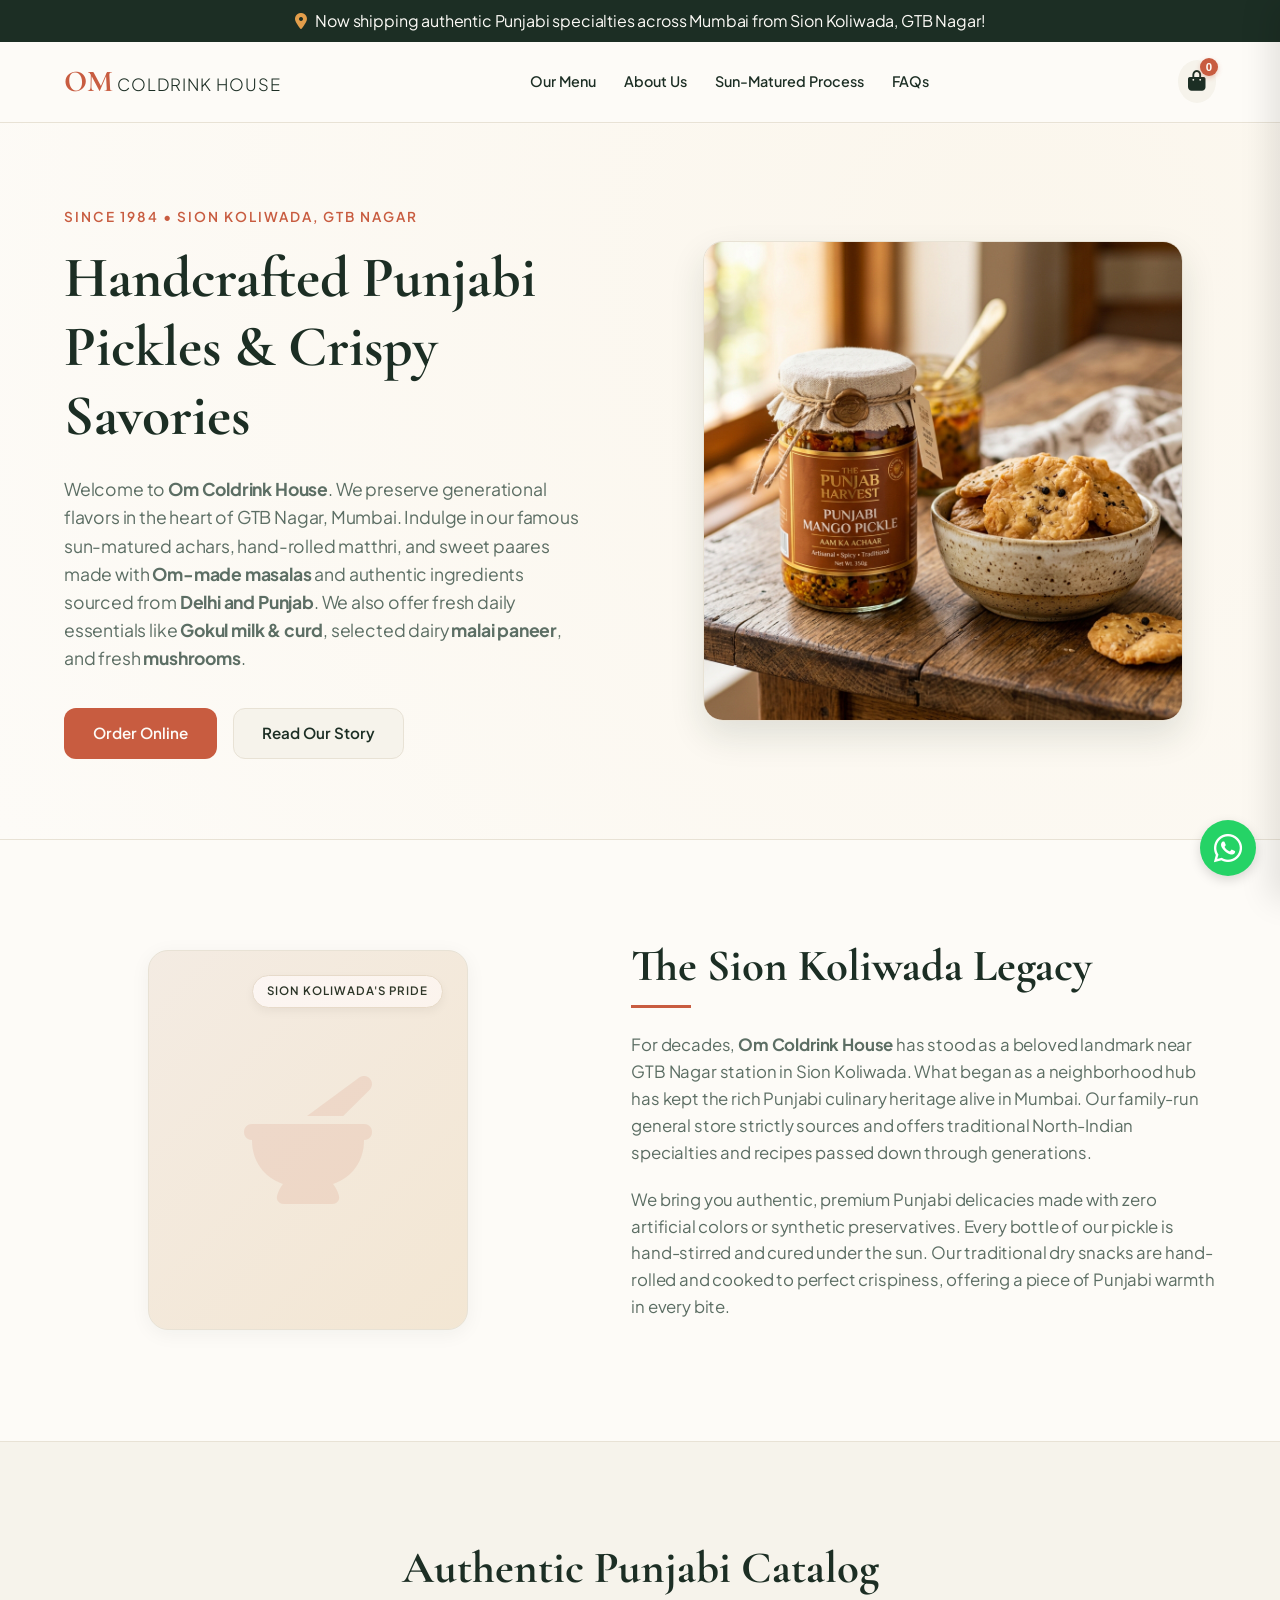
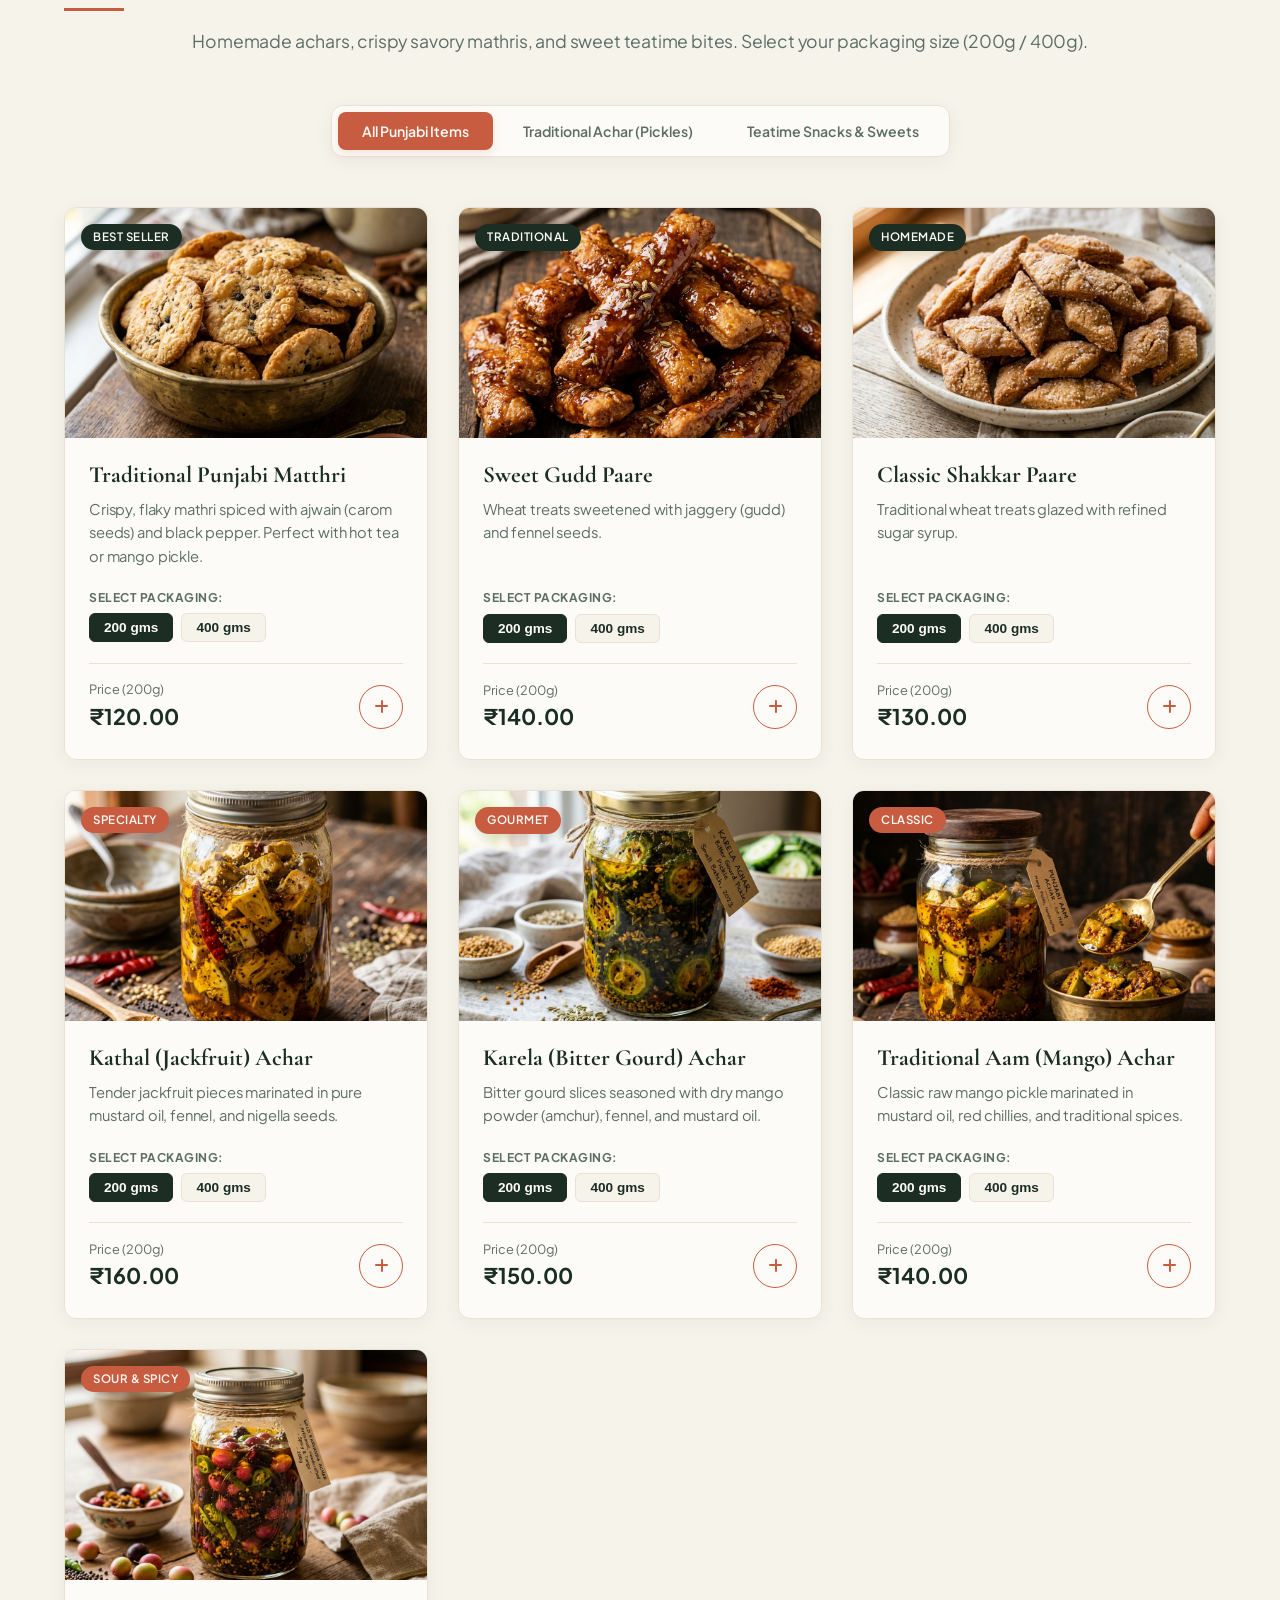
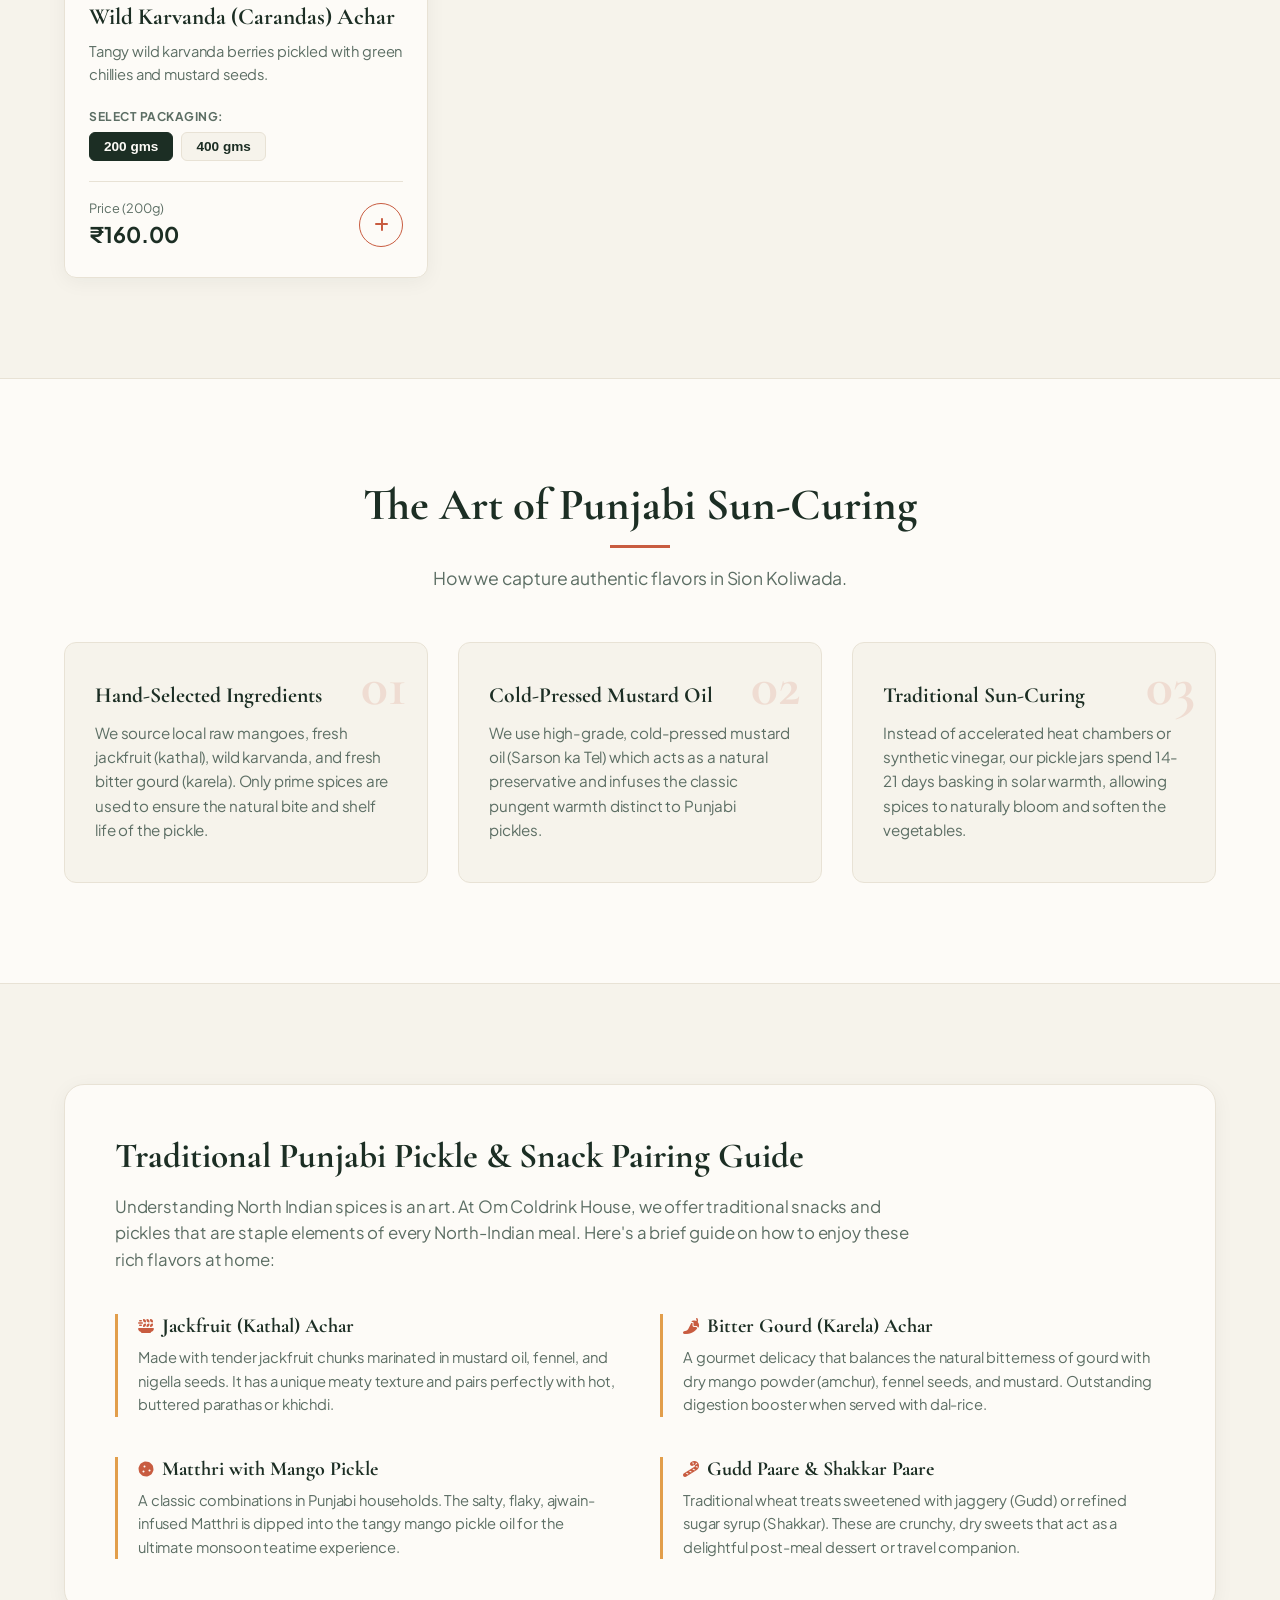
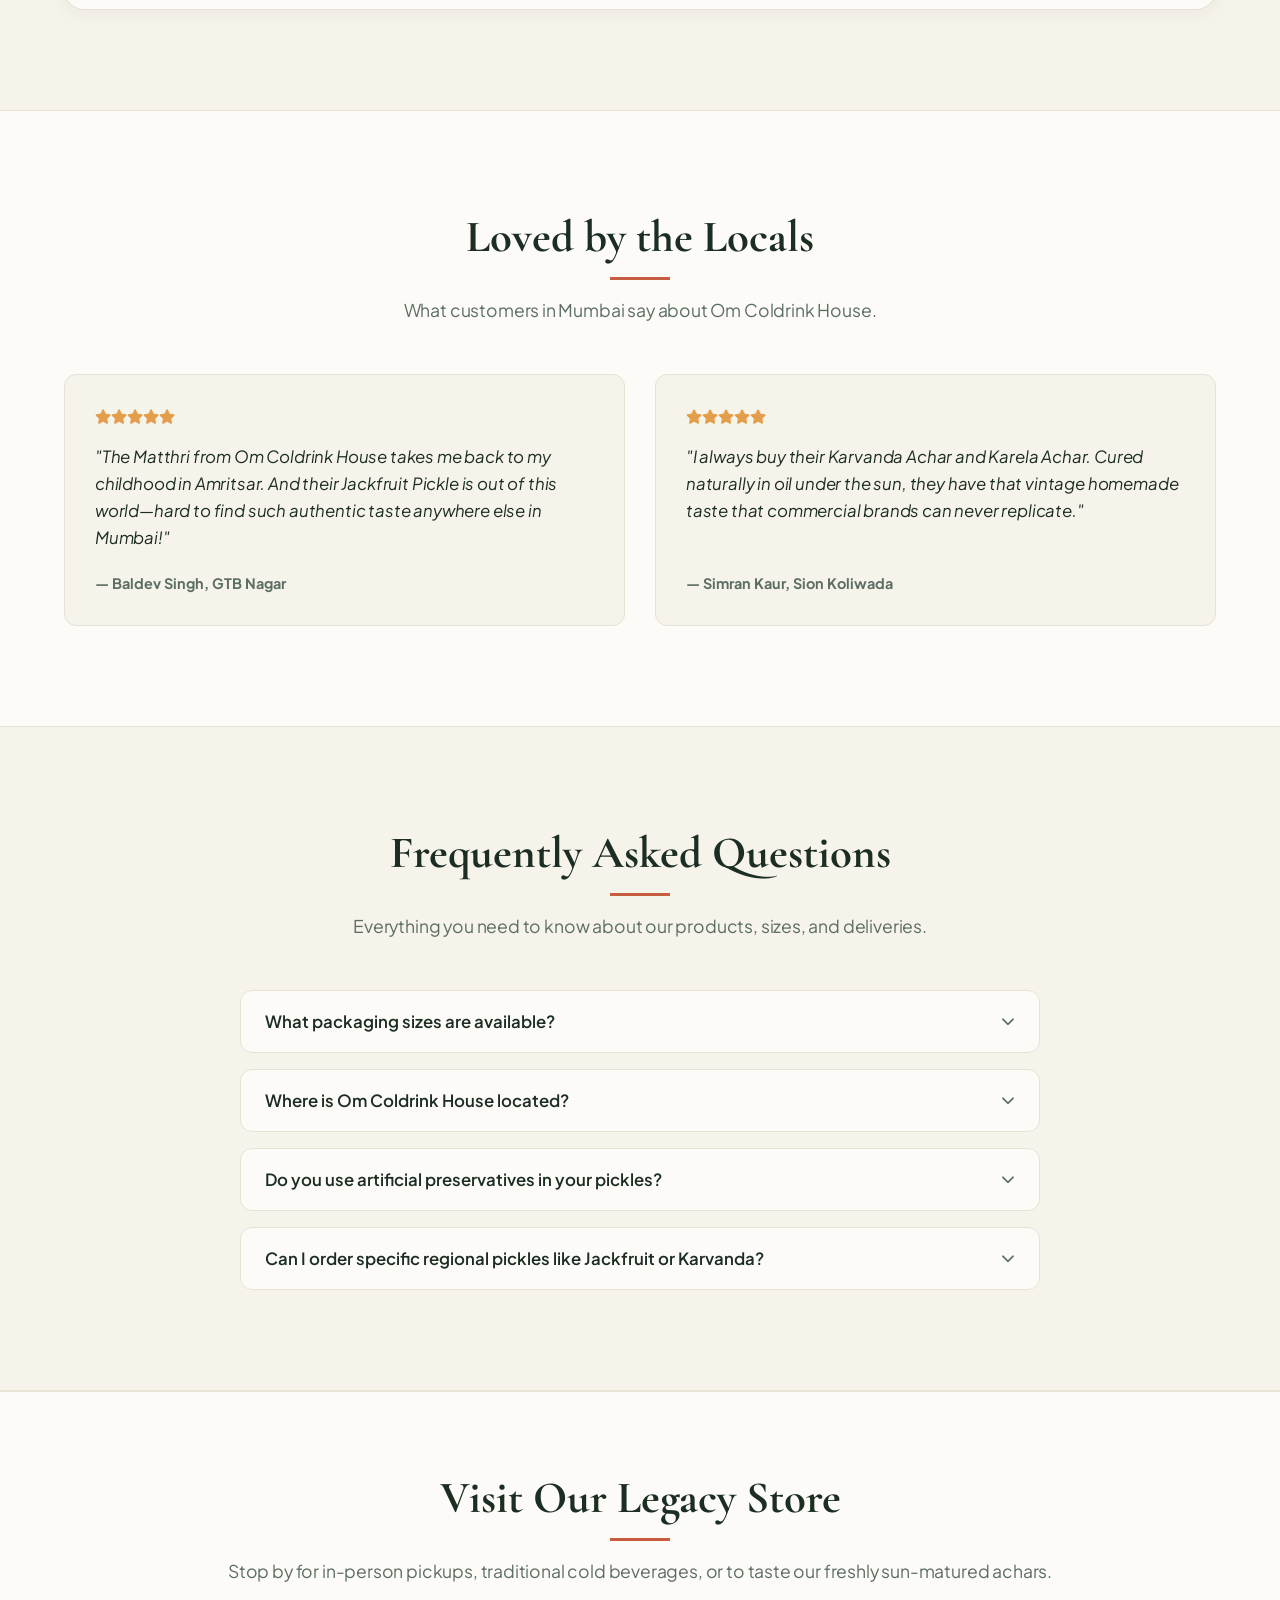
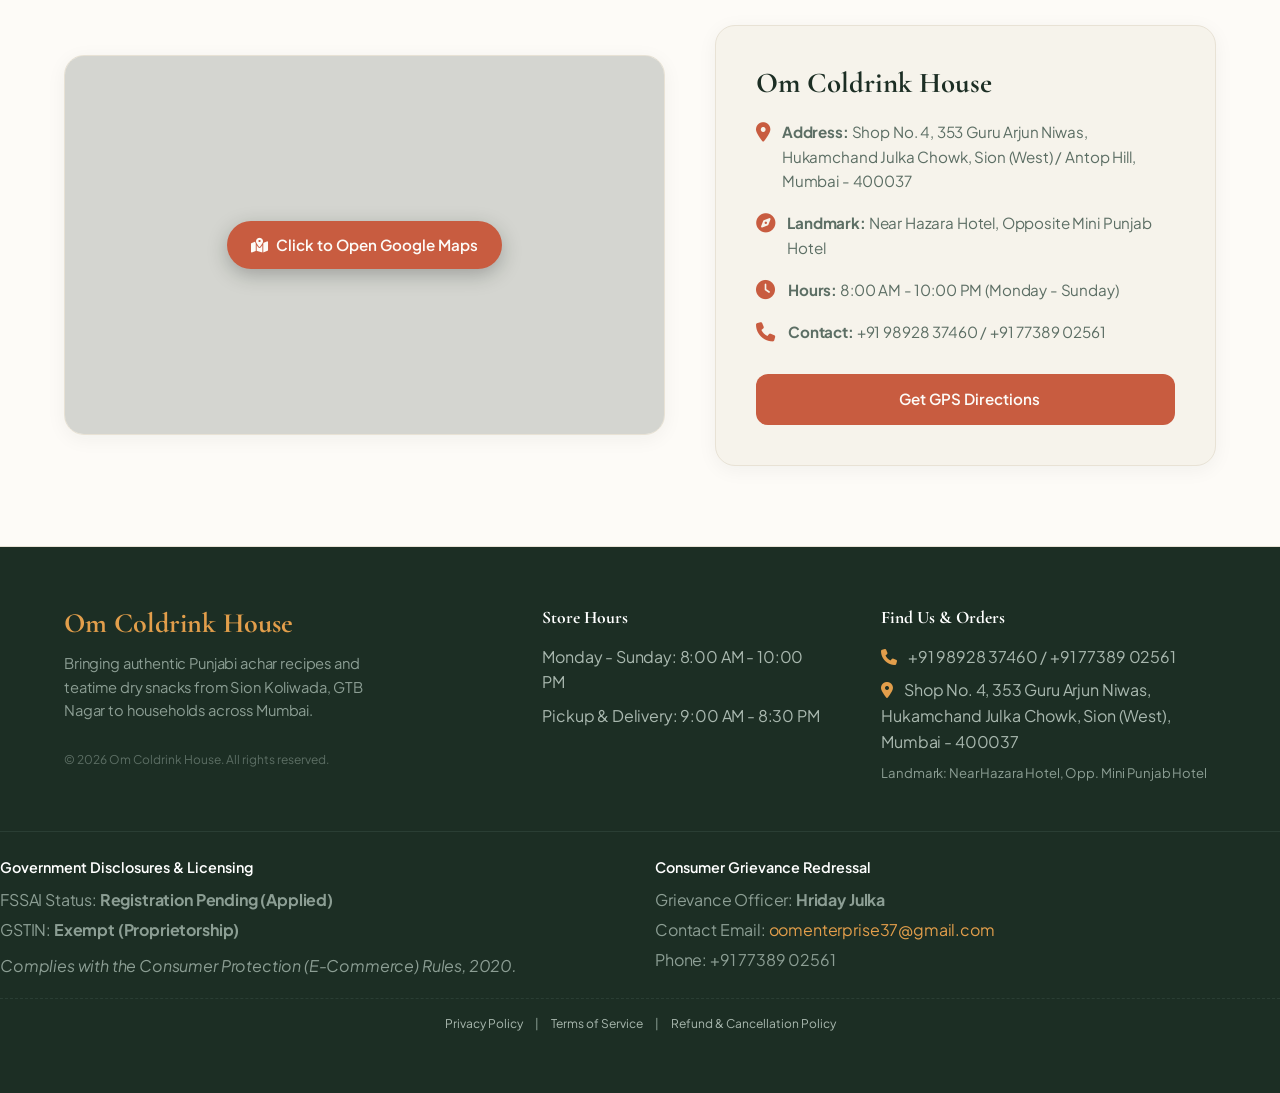
==== commit 47661222: "update hero graphic to premium product shot and simplify UPI UTR validation" ====
--- a/index.html
+++ b/index.html
@@ -633,8 +633,8 @@
             </div>
 
             <div class="form-group">
-              <label for="payment-utr">UPI Transaction UTR / Ref Number (12 Digits)</label>
-              <input type="text" id="payment-utr" placeholder="e.g. 314598762514" minlength="12" maxlength="12" pattern="\d{12}" required style="letter-spacing: 2px; font-weight: 600;">
+              <label for="payment-utr">UPI Ref / UTR / Transaction ID (Last 4 digits or full)</label>
+              <input type="text" id="payment-utr" placeholder="e.g. 2514 or full number" minlength="4" maxlength="20" pattern="[a-zA-Z0-9]{4,20}" required style="letter-spacing: 1px; font-weight: 600;">
             </div>
           </div>
         </form>
--- a/index.css
+++ b/index.css
@@ -1798,8 +1798,29 @@
     font-size: 2.6rem;
   }
   
+  .header-container {
+    flex-wrap: wrap;
+    gap: 12px;
+    justify-content: space-between;
+  }
+  .brand-logo {
+    order: 1;
+  }
+  .cart-trigger,
+  .header-container a.btn {
+    order: 2;
+  }
   .nav-links {
-    display: none;
+    order: 3;
+    width: 100%;
+    display: flex;
+    justify-content: center;
+    gap: 16px;
+    border-top: 1px solid var(--color-border);
+    padding-top: 10px;
+    overflow-x: auto;
+    white-space: nowrap;
+    -webkit-overflow-scrolling: touch;
   }
   
   .filter-tabs {
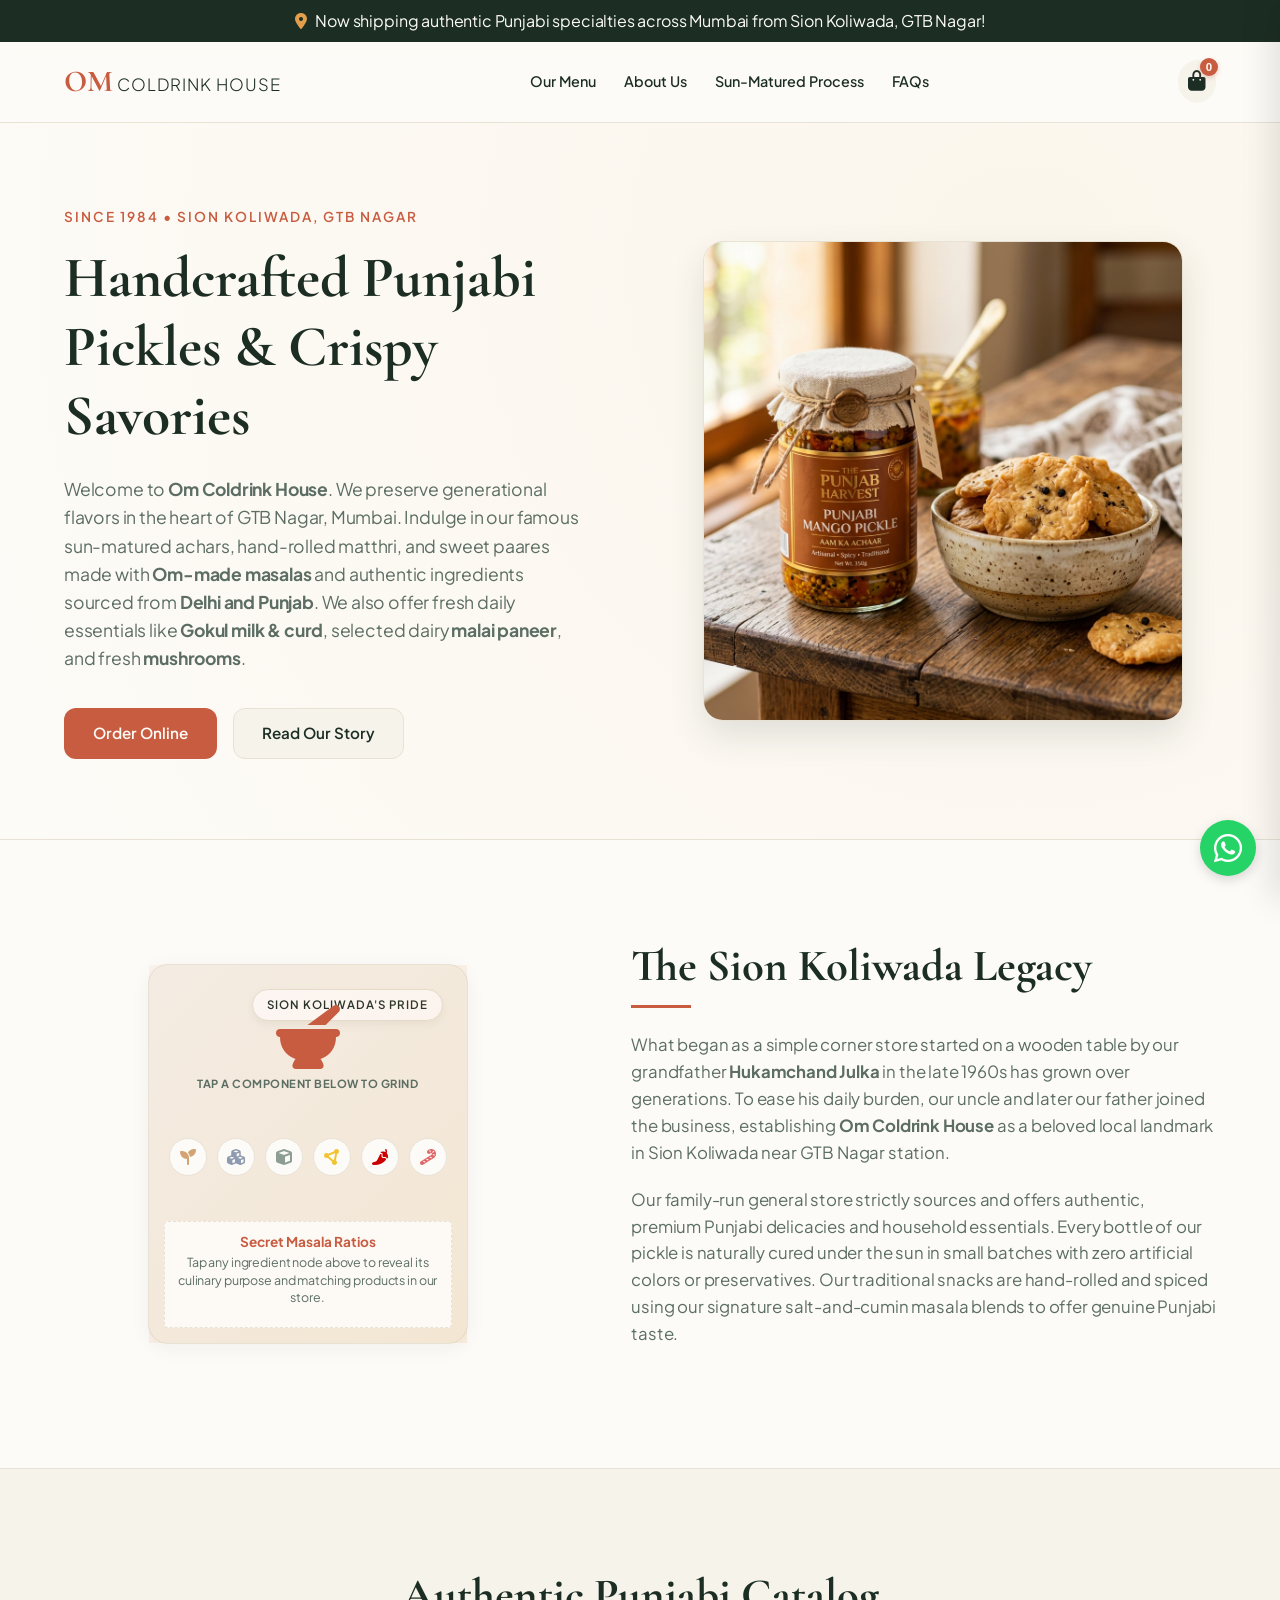
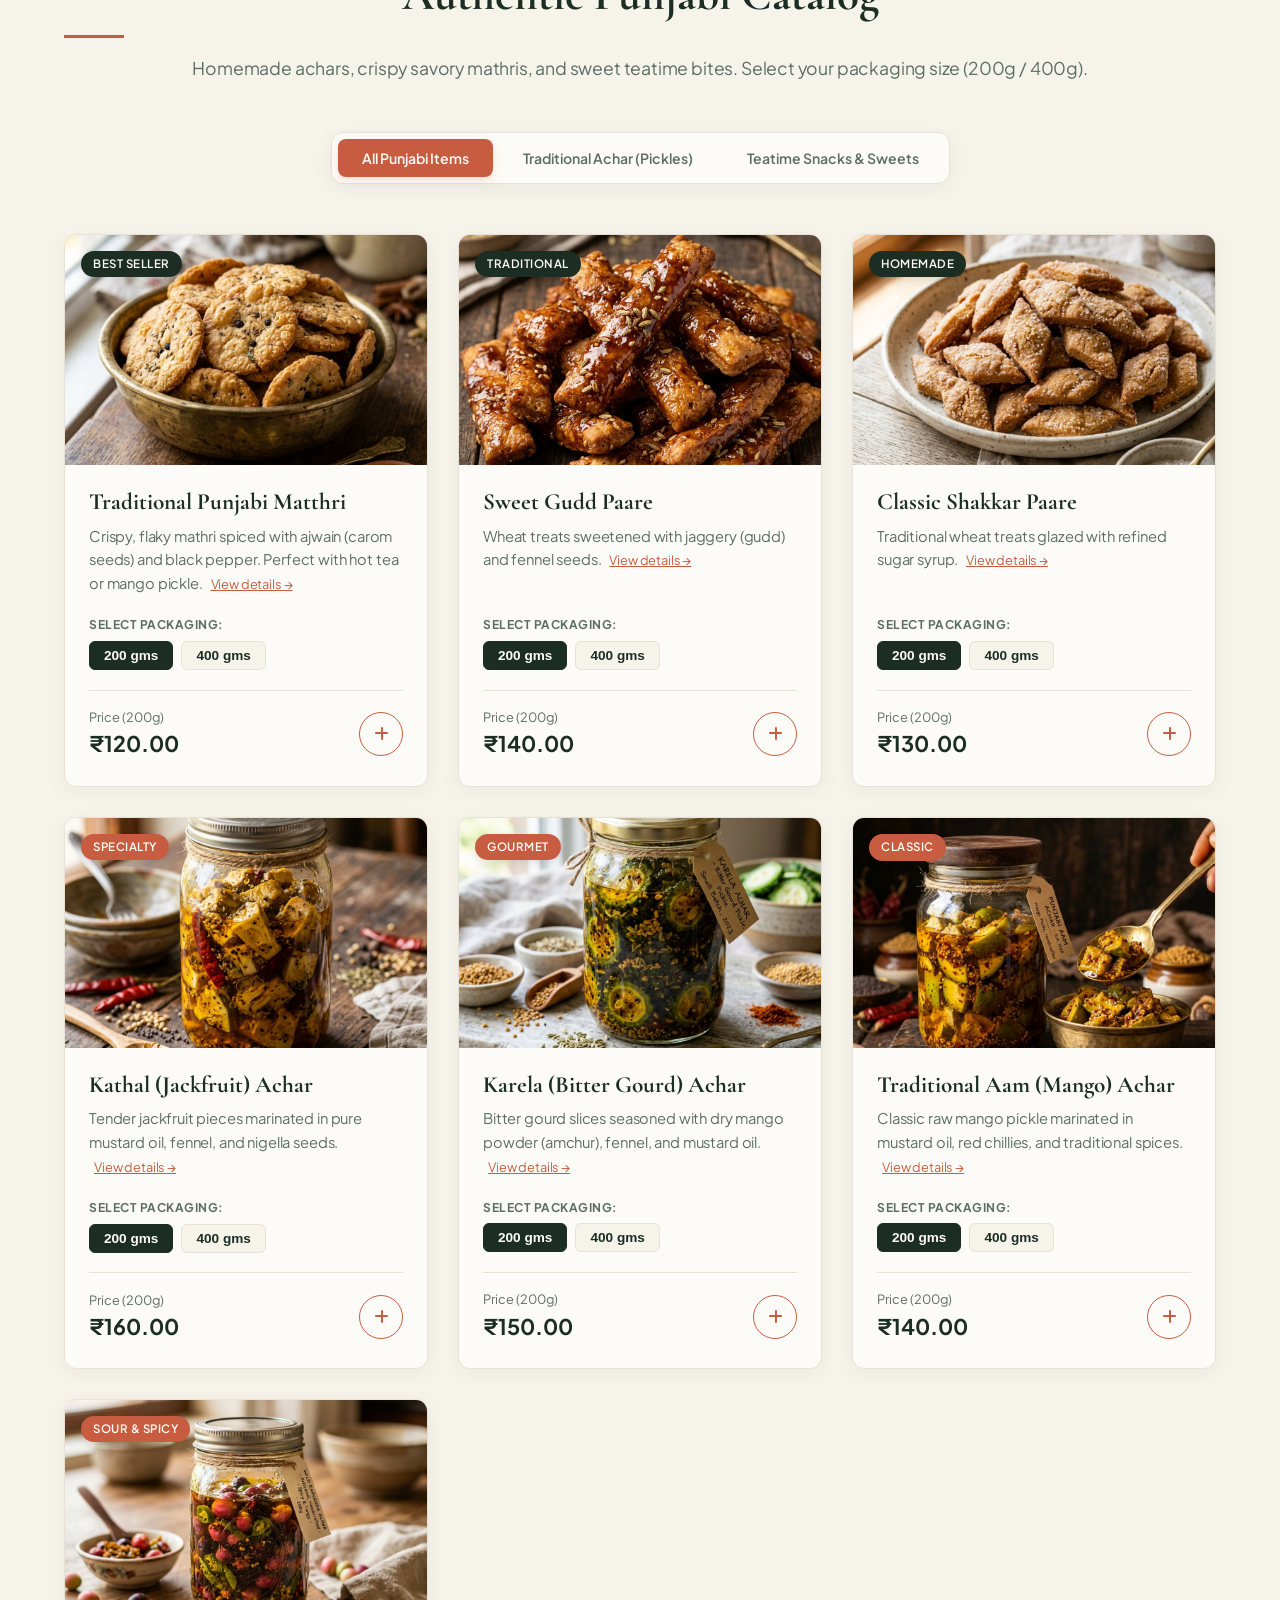
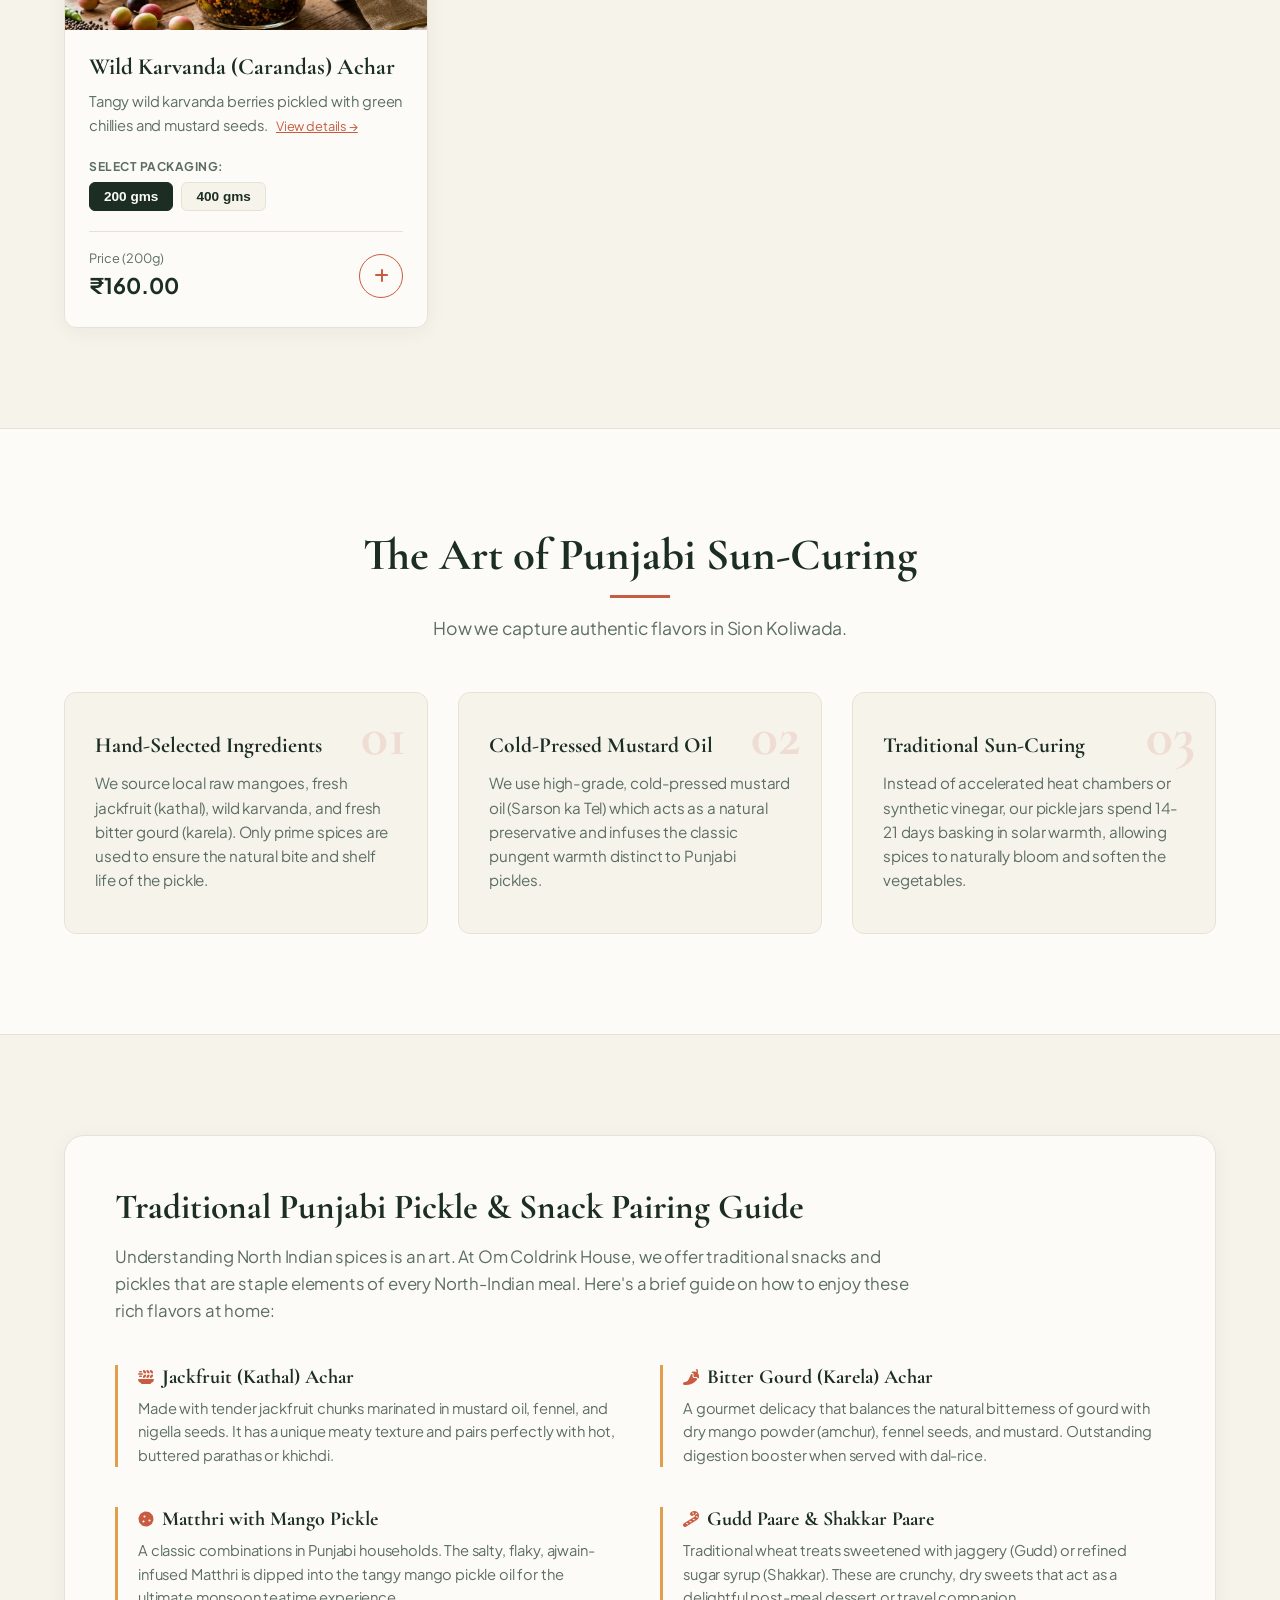
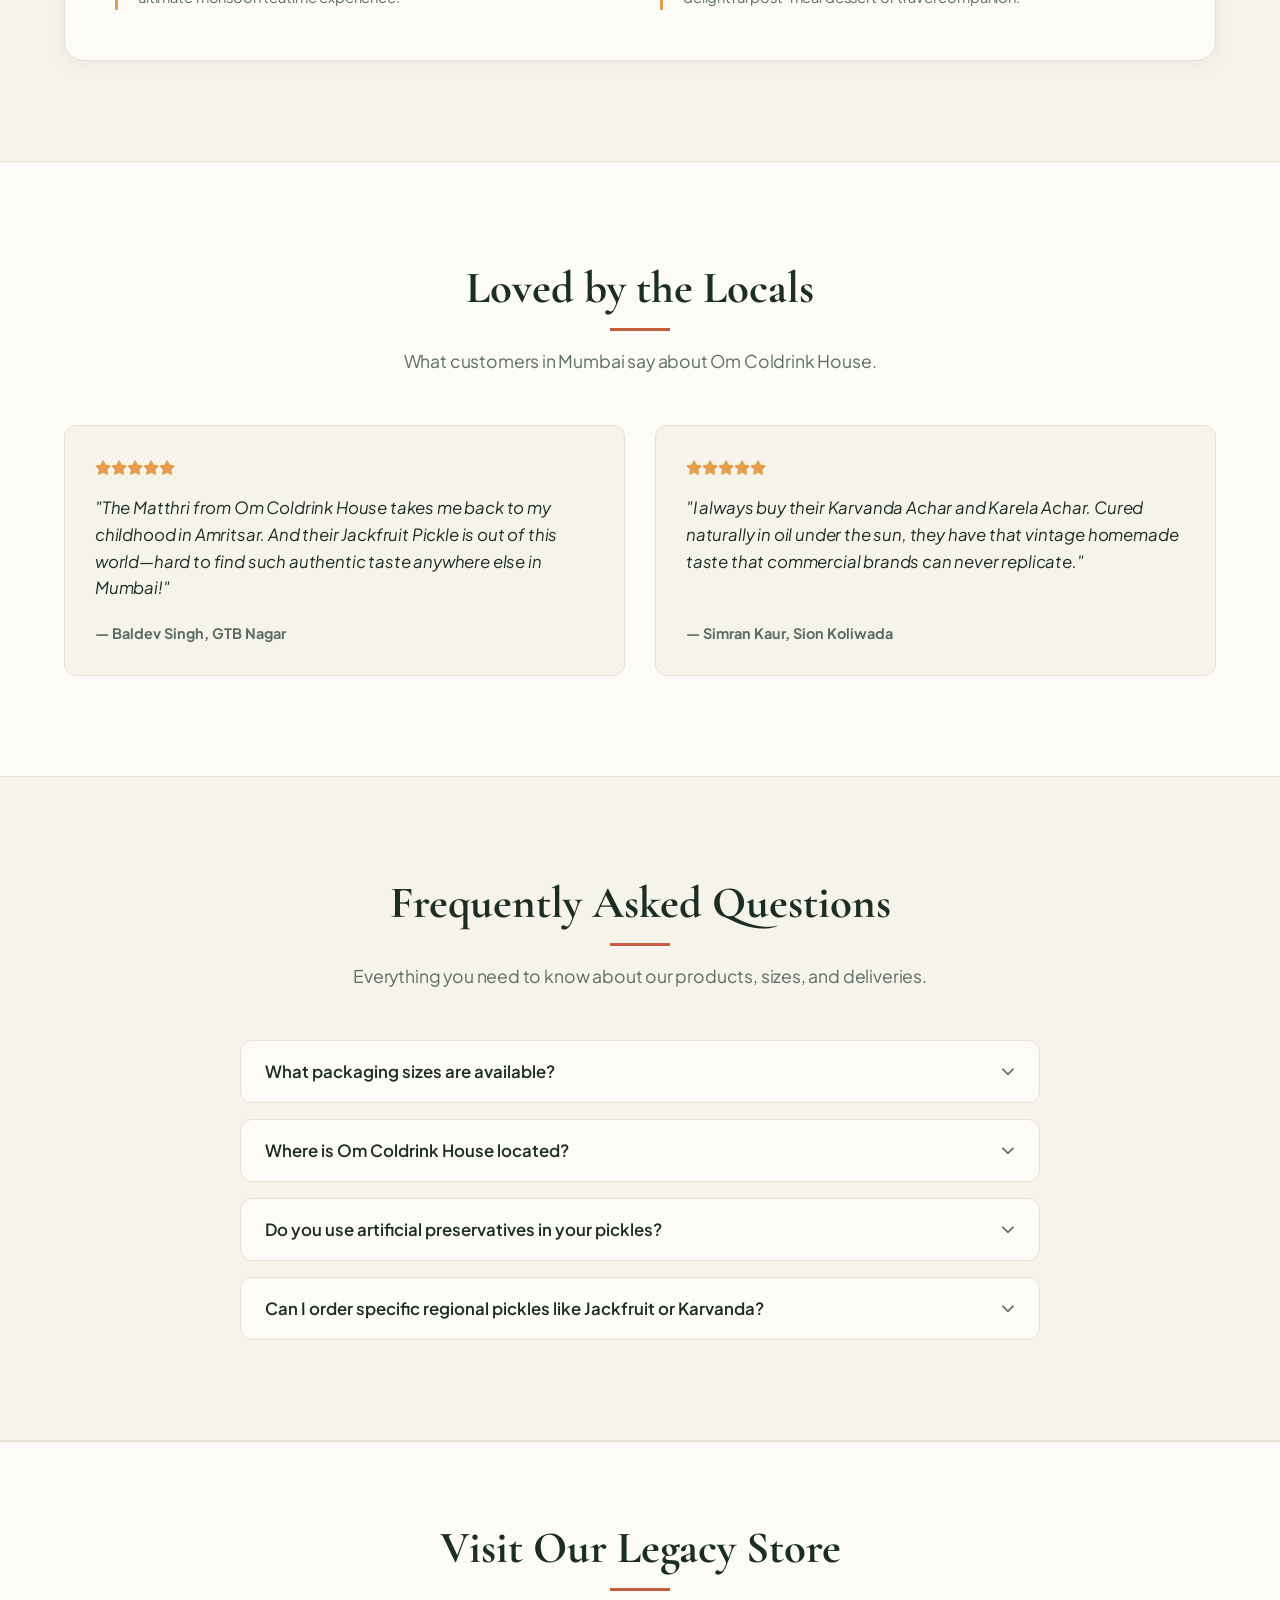
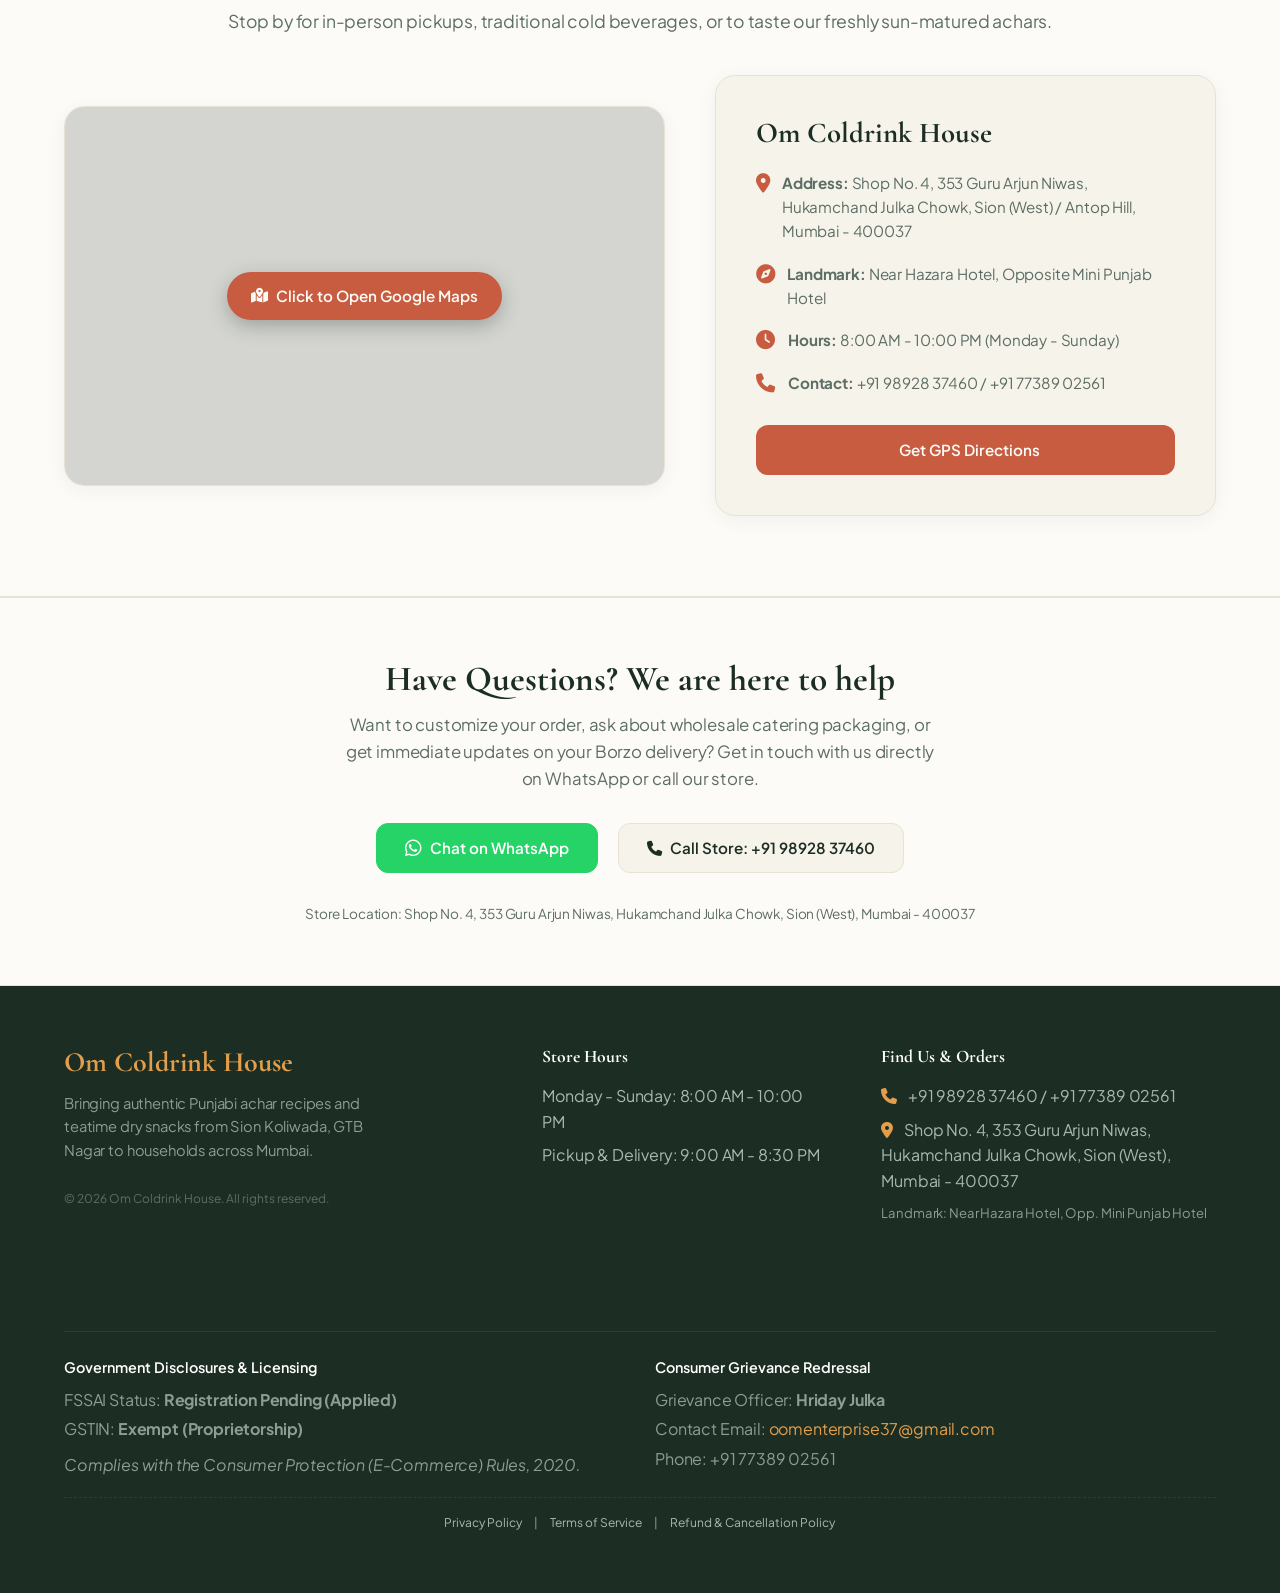
==== commit 66b42f4f: "products page menu contact us" ====
--- a/index.html
+++ b/index.html
@@ -309,18 +309,40 @@
   <section id="heritage" class="heritage-section">
     <div class="heritage-container">
       <div class="heritage-image">
-        <div class="heritage-photo-wrapper">
+        <div class="heritage-photo-wrapper" style="overflow: visible;">
           <div class="heritage-accent-badge">Sion Koliwada's Pride</div>
-          <i class="fa-solid fa-mortar-pestle heritage-icon-bg"></i>
+          
+          <!-- Interactive Spice Explorer -->
+          <div class="spice-explorer-container">
+            <div class="mortar-pestle-box" id="mortar-pestle-box">
+              <i class="fa-solid fa-mortar-pestle mortar-pestle-icon"></i>
+              <div class="mortar-instruction">Tap a component below to grind</div>
+            </div>
+            
+            <div class="spices-ring">
+              <button type="button" class="spice-node" data-spice="1" aria-label="Component 1" title="Tap to inspect Component 1"><i class="fa-solid fa-seedling"></i></button>
+              <button type="button" class="spice-node" data-spice="2" aria-label="Component 2" title="Tap to inspect Component 2"><i class="fa-solid fa-cubes"></i></button>
+              <button type="button" class="spice-node" data-spice="3" aria-label="Component 3" title="Tap to inspect Component 3"><i class="fa-solid fa-cube"></i></button>
+              <button type="button" class="spice-node" data-spice="4" aria-label="Component 4" title="Tap to inspect Component 4"><i class="fa-solid fa-circle-nodes"></i></button>
+              <button type="button" class="spice-node" data-spice="5" aria-label="Component 5" title="Tap to inspect Component 5"><i class="fa-solid fa-pepper-hot"></i></button>
+              <button type="button" class="spice-node" data-spice="6" aria-label="Component 6" title="Tap to inspect Component 6"><i class="fa-solid fa-candy-cane"></i></button>
+            </div>
+            
+            <div class="spice-info-card" id="spice-info-card">
+              <h4 id="spice-info-title">Secret Masala Ratios</h4>
+              <p id="spice-info-desc">Tap any ingredient node above to reveal its culinary purpose and matching products in our store.</p>
+              <div id="spice-matching-products" class="spice-products-list"></div>
+            </div>
+          </div>
         </div>
       </div>
       <div class="heritage-text">
         <h2 class="section-title">The Sion Koliwada Legacy</h2>
         <p class="heritage-paragraph">
-          For decades, <strong>Om Coldrink House</strong> has stood as a beloved landmark near GTB Nagar station in Sion Koliwada. What began as a neighborhood hub has kept the rich Punjabi culinary heritage alive in Mumbai. Our family-run general store strictly sources and offers traditional North-Indian specialties and recipes passed down through generations.
+          What began as a simple corner store started on a wooden table by our grandfather <strong>Hukamchand Julka</strong> in the late 1960s has grown over generations. To ease his daily burden, our uncle and later our father joined the business, establishing <strong>Om Coldrink House</strong> as a beloved local landmark in Sion Koliwada near GTB Nagar station.
         </p>
         <p class="heritage-paragraph">
-          We bring you authentic, premium Punjabi delicacies made with zero artificial colors or synthetic preservatives. Every bottle of our pickle is hand-stirred and cured under the sun. Our traditional dry snacks are hand-rolled and cooked to perfect crispiness, offering a piece of Punjabi warmth in every bite.
+          Our family-run general store strictly sources and offers authentic, premium Punjabi delicacies and household essentials. Every bottle of our pickle is naturally cured under the sun in small batches with zero artificial colors or preservatives. Our traditional snacks are hand-rolled and spiced using our signature salt-and-cumin masala blends to offer genuine Punjabi taste.
         </p>
       </div>
     </div>
@@ -759,6 +781,27 @@
     </div>
   </div>
 
+  <!-- Interactive Contact Support Section -->
+  <section class="quick-contact-section" style="padding: 60px 0; background-color: var(--color-bg-primary); border-top: 1px solid var(--color-border); border-bottom: 1px solid var(--color-border);">
+    <div style="max-width: 800px; margin: 0 auto; padding: 0 24px; text-align: center;">
+      <h2 style="font-family: var(--font-display); font-size: 2.2rem; color: var(--color-text-primary); margin-bottom: 12px;">Have Questions? We are here to help</h2>
+      <p style="font-size: 1.05rem; color: var(--color-text-muted); max-width: 600px; margin: 0 auto 30px auto; line-height: 1.6;">
+        Want to customize your order, ask about wholesale catering packaging, or get immediate updates on your Borzo delivery? Get in touch with us directly on WhatsApp or call our store.
+      </p>
+      <div style="display: flex; flex-wrap: wrap; justify-content: center; gap: 20px; margin-bottom: 30px;">
+        <a href="https://wa.me/919892837460?text=Hi%20Om%20Coldrink%20House%2C%20I%20have%20a%20question%20about%20my%20order." class="btn btn-primary" target="_blank" rel="noopener noreferrer" style="background-color: #25D366; border-color: #25D366; color: white;">
+          <i class="fa-brands fa-whatsapp" style="margin-right: 8px; font-size: 1.2rem;"></i> Chat on WhatsApp
+        </a>
+        <a href="tel:+919892837460" class="btn btn-secondary">
+          <i class="fa-solid fa-phone" style="margin-right: 8px;"></i> Call Store: +91 98928 37460
+        </a>
+      </div>
+      <p style="font-size: 0.85rem; color: var(--color-text-muted);">
+        Store Location: Shop No. 4, 353 Guru Arjun Niwas, Hukamchand Julka Chowk, Sion (West), Mumbai - 400037
+      </p>
+    </div>
+  </section>
+
   <!-- Footer Section -->
   <footer class="footer">
     <div class="footer-container">
@@ -778,27 +821,28 @@
         <p><i class="fa-solid fa-location-dot"></i> Shop No. 4, 353 Guru Arjun Niwas, Hukamchand Julka Chowk, Sion (West), Mumbai - 400037</p>
         <p style="font-size: 0.82rem; color: #8C9E94; margin-top: 4px;">Landmark: Near Hazara Hotel, Opp. Mini Punjab Hotel</p>
       </div>
-    </div>
-    
-    <div class="footer-compliance" style="border-top: 1px solid #2A3E34; margin-top: 40px; padding-top: 24px; font-size: 0.8rem; color: #8C9E94;">
-      <div class="footer-compliance-grid">
-        <div>
-          <h5 style="color: var(--color-white); margin-bottom: 8px; font-family: var(--font-sans); font-size: 0.9rem; font-weight: 600;">Government Disclosures & Licensing</h5>
-          <p style="margin-bottom: 4px;">FSSAI Status: <strong>Registration Pending (Applied)</strong></p>
-          <p style="margin-bottom: 4px;">GSTIN: <strong>Exempt (Proprietorship)</strong></p>
-          <p style="margin-top: 10px;"><em>Complies with the Consumer Protection (E-Commerce) Rules, 2020.</em></p>
-        </div>
-        <div>
-          <h5 style="color: var(--color-white); margin-bottom: 8px; font-family: var(--font-sans); font-size: 0.9rem; font-weight: 600;">Consumer Grievance Redressal</h5>
-          <p style="margin-bottom: 4px;">Grievance Officer: <strong>Hriday Julka</strong></p>
-          <p style="margin-bottom: 4px;">Contact Email: <a href="mailto:oomenterprise37@gmail.com" style="color: var(--color-brand-accent); text-decoration: none;">oomenterprise37@gmail.com</a></p>
-          <p>Phone: +91 77389 02561</p>
-        </div>
-      </div>
-      <div style="text-align: center; margin-top: 20px; font-size: 0.75rem; border-top: 1px dashed #2A3E34; padding-top: 15px;">
-        <a href="#compliance-modal" class="compliance-link" id="policy-privacy-link" style="color: #A9B8AF; text-decoration: none; margin: 0 10px;">Privacy Policy</a> |
-        <a href="#compliance-modal" class="compliance-link" id="policy-terms-link" style="color: #A9B8AF; text-decoration: none; margin: 0 10px;">Terms of Service</a> |
-        <a href="#compliance-modal" class="compliance-link" id="policy-refund-link" style="color: #A9B8AF; text-decoration: none; margin: 0 10px;">Refund & Cancellation Policy</a>
+      
+      <!-- Footer Compliance (Moved inside container for alignment) -->
+      <div class="footer-compliance" style="grid-column: span 3; border-top: 1px solid #2A3E34; margin-top: 40px; padding-top: 24px; font-size: 0.8rem; color: #8C9E94; width: 100%;">
+        <div class="footer-compliance-grid">
+          <div>
+            <h5 style="color: var(--color-white); margin-bottom: 8px; font-family: var(--font-sans); font-size: 0.9rem; font-weight: 600;">Government Disclosures & Licensing</h5>
+            <p style="margin-bottom: 4px;">FSSAI Status: <strong>Registration Pending (Applied)</strong></p>
+            <p style="margin-bottom: 4px;">GSTIN: <strong>Exempt (Proprietorship)</strong></p>
+            <p style="margin-top: 10px;"><em>Complies with the Consumer Protection (E-Commerce) Rules, 2020.</em></p>
+          </div>
+          <div>
+            <h5 style="color: var(--color-white); margin-bottom: 8px; font-family: var(--font-sans); font-size: 0.9rem; font-weight: 600;">Consumer Grievance Redressal</h5>
+            <p style="margin-bottom: 4px;">Grievance Officer: <strong>Hriday Julka</strong></p>
+            <p style="margin-bottom: 4px;">Contact Email: <a href="mailto:oomenterprise37@gmail.com" style="color: var(--color-brand-accent); text-decoration: none;">oomenterprise37@gmail.com</a></p>
+            <p>Phone: +91 77389 02561</p>
+          </div>
+        </div>
+        <div style="text-align: center; margin-top: 20px; font-size: 0.75rem; border-top: 1px dashed #2A3E34; padding-top: 15px;">
+          <a href="#compliance-modal" class="compliance-link" id="policy-privacy-link" style="color: #A9B8AF; text-decoration: none; margin: 0 10px;">Privacy Policy</a> |
+          <a href="#compliance-modal" class="compliance-link" id="policy-terms-link" style="color: #A9B8AF; text-decoration: none; margin: 0 10px;">Terms of Service</a> |
+          <a href="#compliance-modal" class="compliance-link" id="policy-refund-link" style="color: #A9B8AF; text-decoration: none; margin: 0 10px;">Refund & Cancellation Policy</a>
+        </div>
       </div>
     </div>
   </footer>
--- a/index.css
+++ b/index.css
@@ -2152,6 +2152,170 @@
   }
 }
 
+/* ==========================================================================
+   Spice Explorer Component Styles
+   ========================================================================== */
+.spice-explorer-container {
+  width: 100%;
+  height: 100%;
+  display: flex;
+  flex-direction: column;
+  align-items: center;
+  justify-content: space-between;
+  padding: 30px 15px 15px 15px;
+  position: relative;
+  z-index: 10;
+}
+
+.mortar-pestle-box {
+  display: flex;
+  flex-direction: column;
+  align-items: center;
+  margin-top: 10px;
+  position: relative;
+  transition: var(--transition-smooth);
+}
+
+.mortar-pestle-box.pulse {
+  animation: mortarPulse 0.4s ease;
+}
+
+@keyframes mortarPulse {
+  0% { transform: scale(1); }
+  50% { transform: scale(1.15) rotate(-5deg); }
+  100% { transform: scale(1); }
+}
+
+.mortar-pestle-icon {
+  font-size: 4rem;
+  color: var(--color-brand-primary);
+  margin-bottom: 6px;
+}
+
+.mortar-instruction {
+  font-size: 0.7rem;
+  color: var(--color-text-muted);
+  text-transform: uppercase;
+  letter-spacing: 0.5px;
+  font-weight: 700;
+  text-align: center;
+}
+
+.spices-ring {
+  display: flex;
+  justify-content: center;
+  gap: 10px;
+  margin: 15px 0;
+  flex-wrap: wrap;
+  width: 100%;
+}
+
+.spice-node {
+  width: 38px;
+  height: 38px;
+  border-radius: 50%;
+  border: 1px solid var(--color-border);
+  background-color: var(--color-bg-primary);
+  color: var(--color-text-primary);
+  display: flex;
+  align-items: center;
+  justify-content: center;
+  cursor: pointer;
+  font-size: 1rem;
+  transition: var(--transition-smooth);
+  box-shadow: var(--shadow-sm);
+  padding: 0;
+}
+
+.spice-node:hover {
+  transform: translateY(-2px) scale(1.1);
+  border-color: var(--color-brand-primary);
+}
+
+.spice-node.active {
+  background-color: var(--color-brand-primary);
+  color: var(--color-bg-primary);
+  border-color: var(--color-brand-primary);
+  box-shadow: 0 0 10px rgba(200, 92, 64, 0.3);
+}
+
+/* Spice nodes specific colors when active/hovered */
+.spice-node[data-spice="1"] { color: #d4a373; }
+.spice-node[data-spice="2"] { color: #8e9aaf; }
+.spice-node[data-spice="3"] { color: #8c9e94; }
+.spice-node[data-spice="4"] { color: #f1c232; }
+.spice-node[data-spice="5"] { color: #cc0000; }
+.spice-node[data-spice="6"] { color: #e06666; }
+
+.spice-node[data-spice="1"].active { color: white; background-color: #d4a373; }
+.spice-node[data-spice="2"].active { color: white; background-color: #8e9aaf; }
+.spice-node[data-spice="3"].active { color: #333333; background-color: #e9ecef; }
+.spice-node[data-spice="4"].active { color: #333333; background-color: #f1c232; }
+.spice-node[data-spice="5"].active { color: white; background-color: #cc0000; }
+.spice-node[data-spice="6"].active { color: white; background-color: #e06666; }
+
+.spice-info-card {
+  width: 100%;
+  background-color: rgba(253, 251, 247, 0.95);
+  border: 1px dashed var(--color-border);
+  border-radius: var(--radius-sm);
+  padding: 12px;
+  font-size: 0.8rem;
+  text-align: center;
+  transition: var(--transition-smooth);
+}
+
+.spice-info-card h4 {
+  font-size: 0.85rem;
+  color: var(--color-brand-primary);
+  margin-bottom: 4px;
+  font-weight: 700;
+  font-family: var(--font-sans);
+}
+
+.spice-info-card p {
+  color: var(--color-text-muted);
+  line-height: 1.4;
+  margin-bottom: 8px;
+  font-size: 0.78rem;
+}
+
+.spice-products-list {
+  display: flex;
+  flex-direction: column;
+  gap: 6px;
+  align-items: center;
+  margin-top: 6px;
+}
+
+.spice-product-tag {
+  display: inline-flex;
+  align-items: center;
+  justify-content: space-between;
+  width: 100%;
+  max-width: 220px;
+  background-color: var(--color-bg-secondary);
+  border: 1px solid var(--color-border);
+  padding: 4px 10px;
+  border-radius: 4px;
+  font-size: 0.75rem;
+  font-weight: 600;
+  text-decoration: none;
+  color: var(--color-text-primary);
+  transition: var(--transition-smooth);
+}
+
+.spice-product-tag:hover {
+  border-color: var(--color-brand-primary);
+  background-color: var(--color-white);
+  transform: translateX(2px);
+}
+
+.spice-product-tag i {
+  color: var(--color-brand-primary);
+  font-size: 0.7rem;
+}
+
 /* Footer Compliance Grid */
 .footer-compliance-grid {
   display: grid;
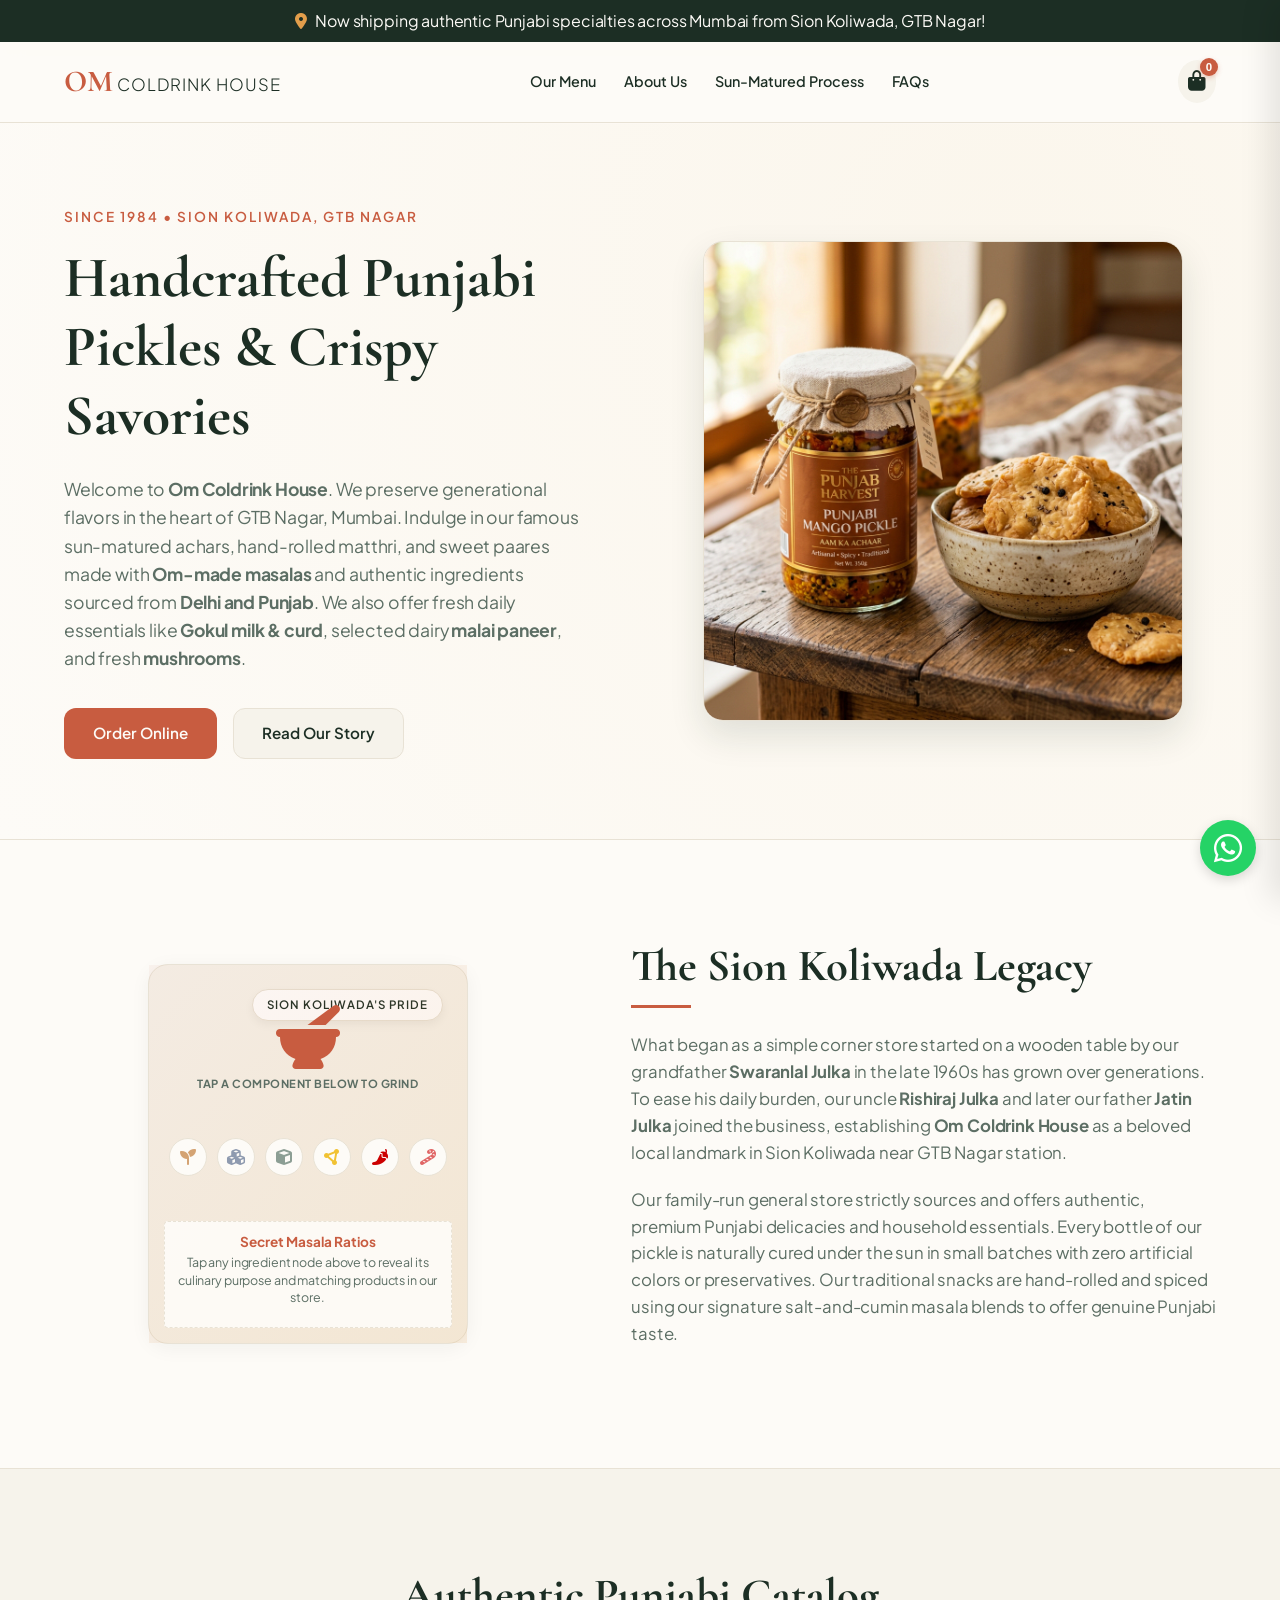
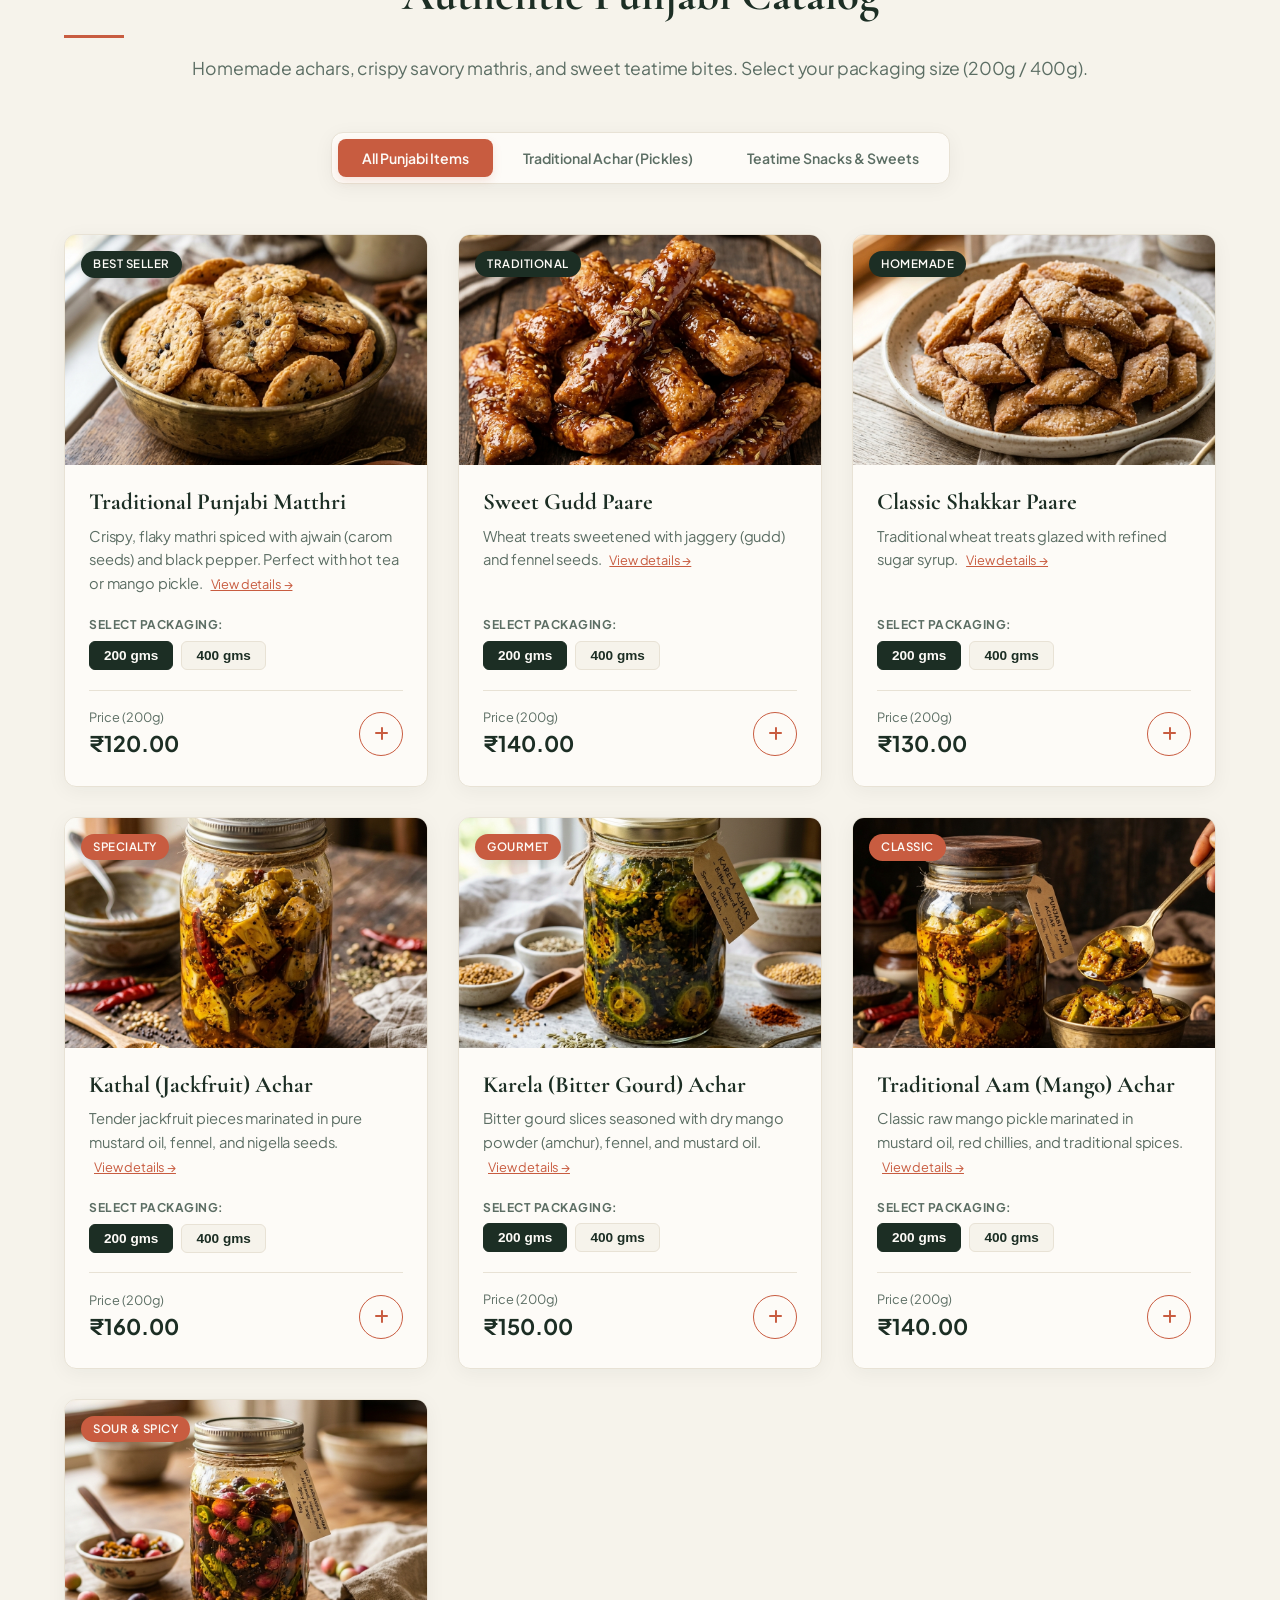
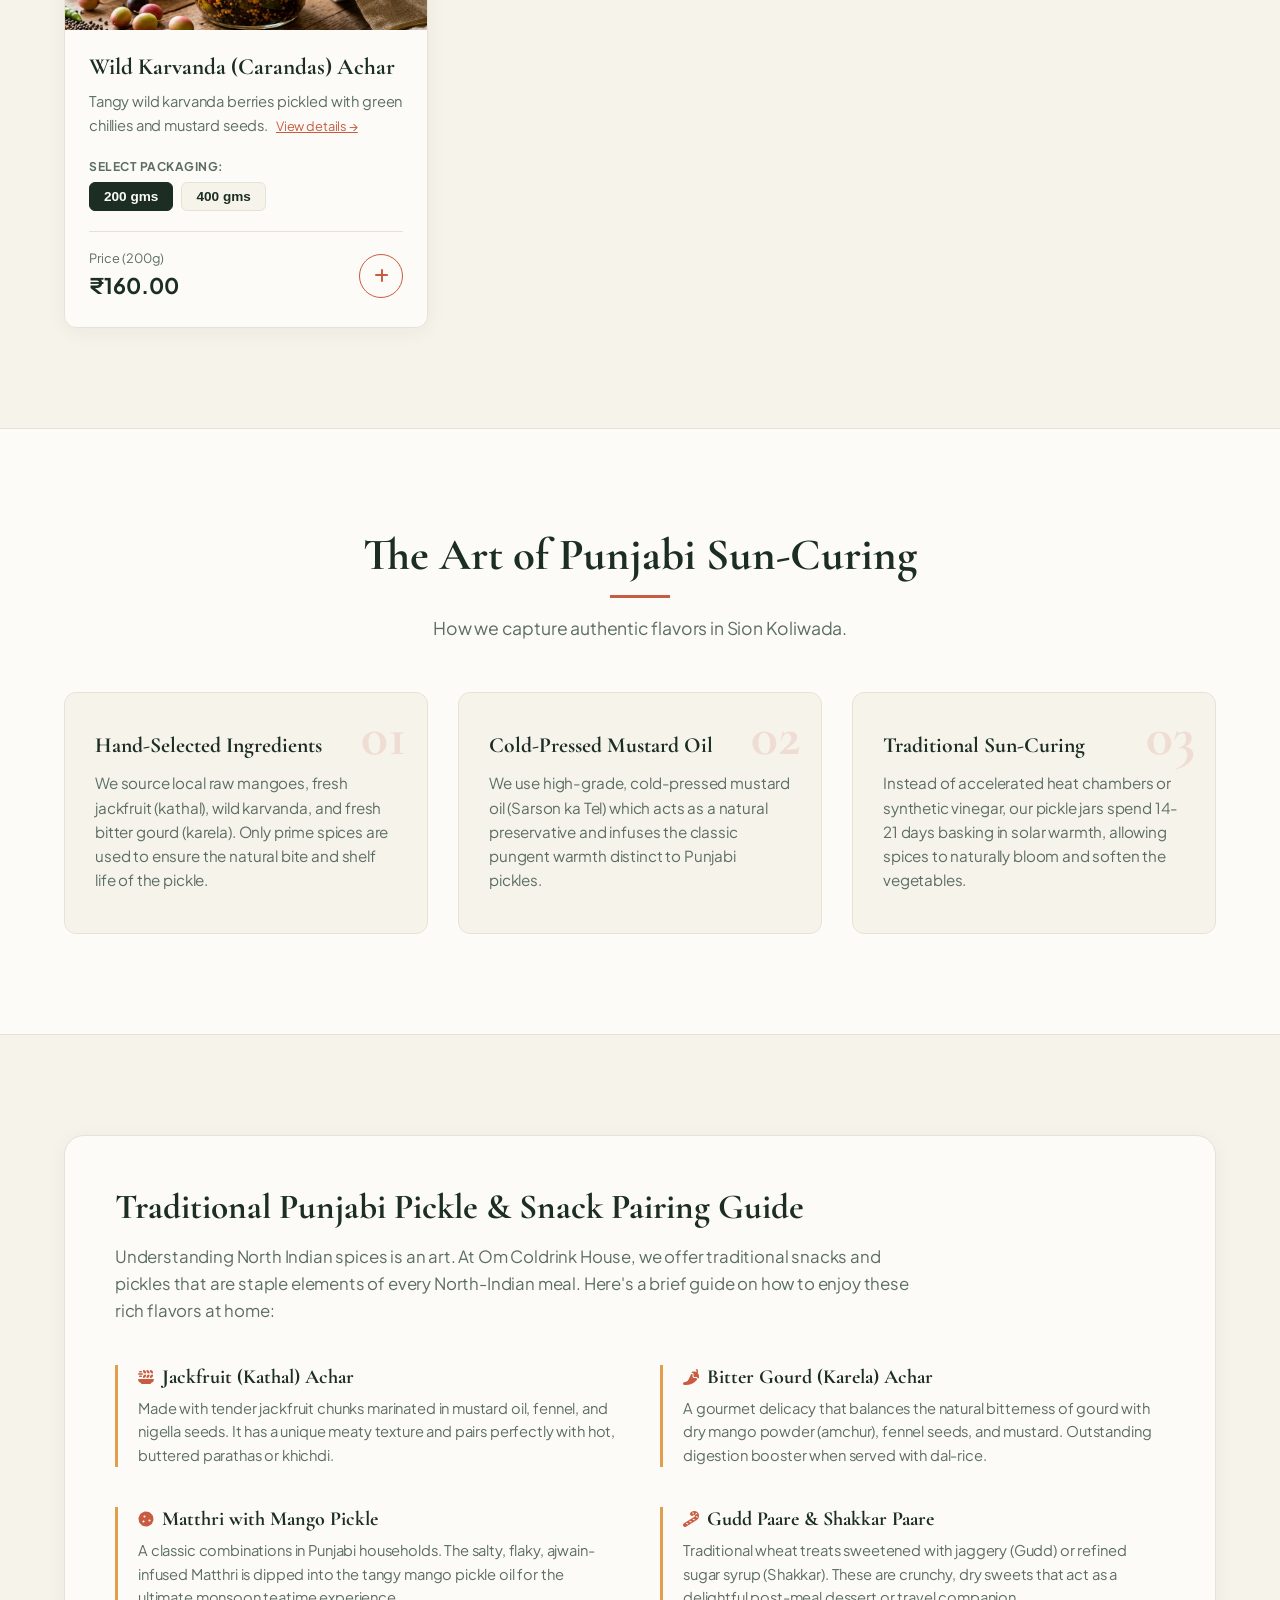
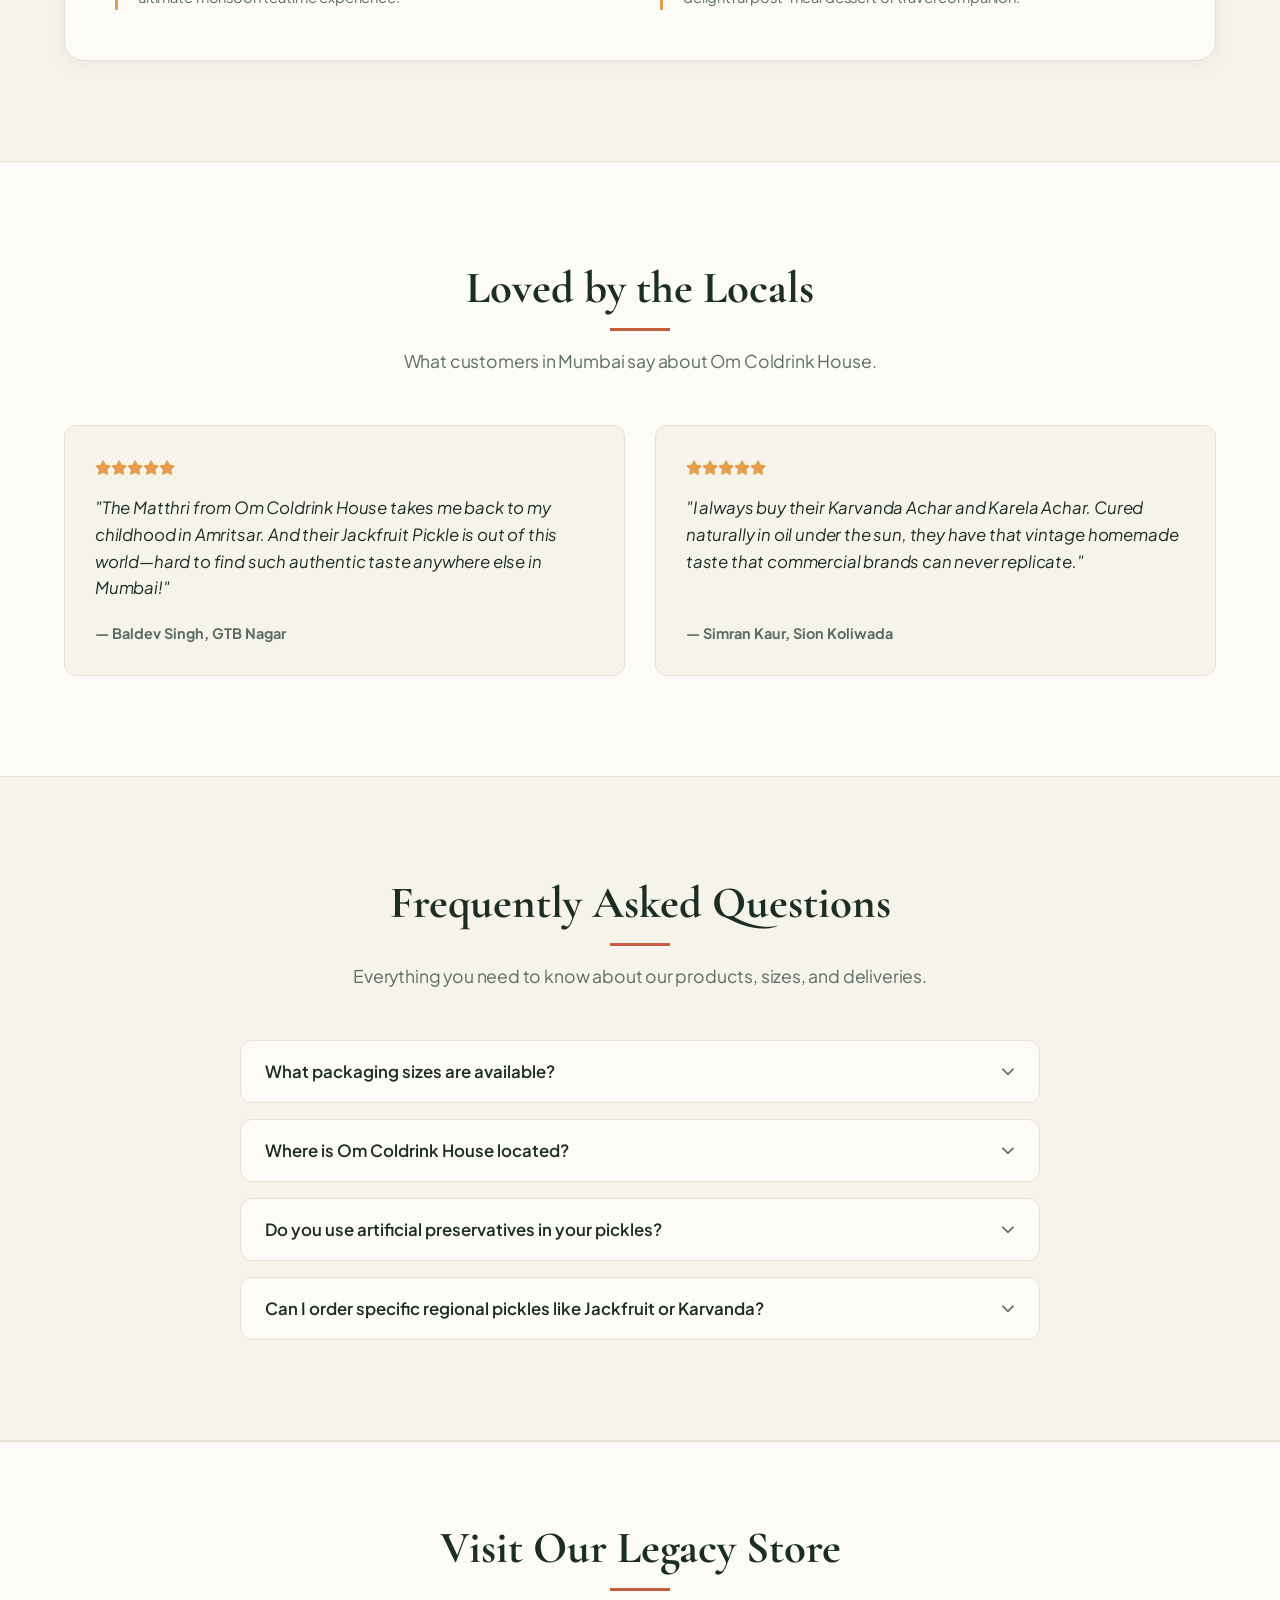
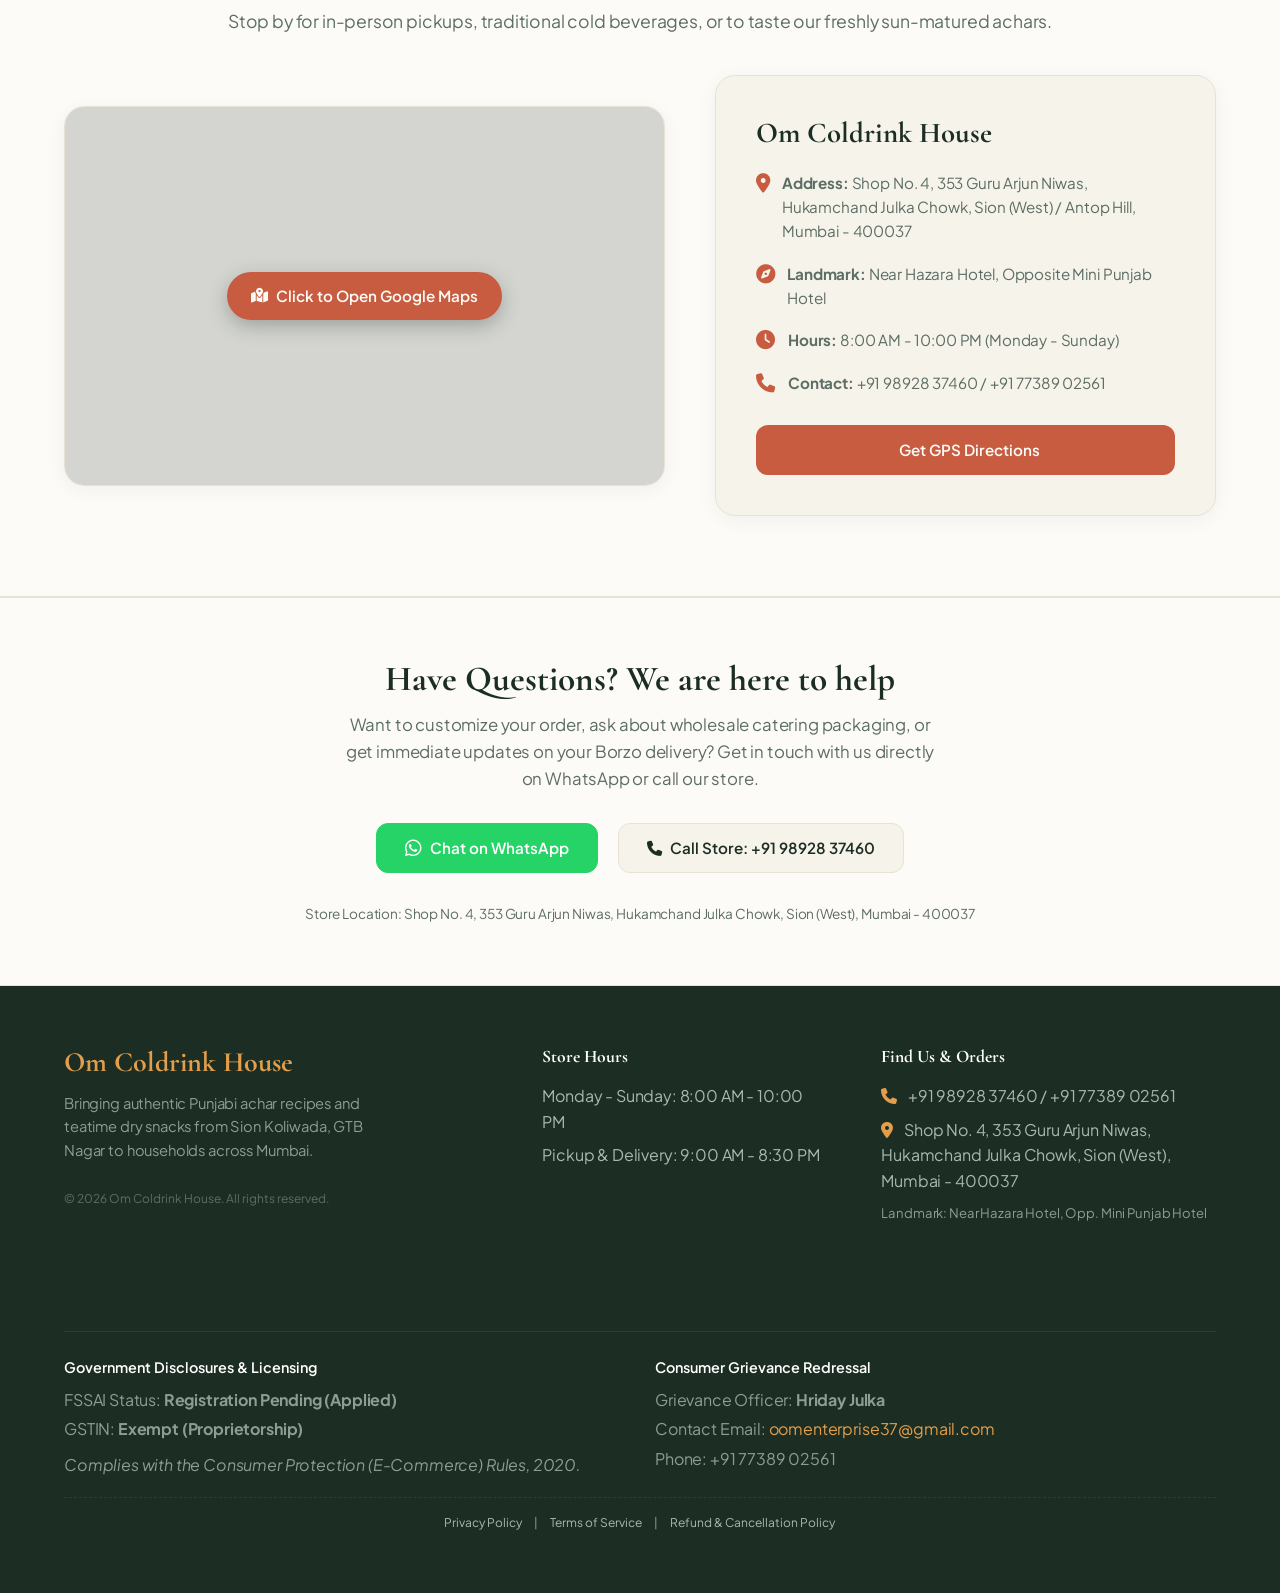
==== commit 79cbc347: "update grandpa, uncle, and father names" ====
--- a/index.html
+++ b/index.html
@@ -339,7 +339,7 @@
       <div class="heritage-text">
         <h2 class="section-title">The Sion Koliwada Legacy</h2>
         <p class="heritage-paragraph">
-          What began as a simple corner store started on a wooden table by our grandfather <strong>Hukamchand Julka</strong> in the late 1960s has grown over generations. To ease his daily burden, our uncle and later our father joined the business, establishing <strong>Om Coldrink House</strong> as a beloved local landmark in Sion Koliwada near GTB Nagar station.
+          What began as a simple corner store started on a wooden table by our grandfather <strong>Swaranlal Julka</strong> in the late 1960s has grown over generations. To ease his daily burden, our uncle <strong>Rishiraj Julka</strong> and later our father <strong>Jatin Julka</strong> joined the business, establishing <strong>Om Coldrink House</strong> as a beloved local landmark in Sion Koliwada near GTB Nagar station.
         </p>
         <p class="heritage-paragraph">
           Our family-run general store strictly sources and offers authentic, premium Punjabi delicacies and household essentials. Every bottle of our pickle is naturally cured under the sun in small batches with zero artificial colors or preservatives. Our traditional snacks are hand-rolled and spiced using our signature salt-and-cumin masala blends to offer genuine Punjabi taste.
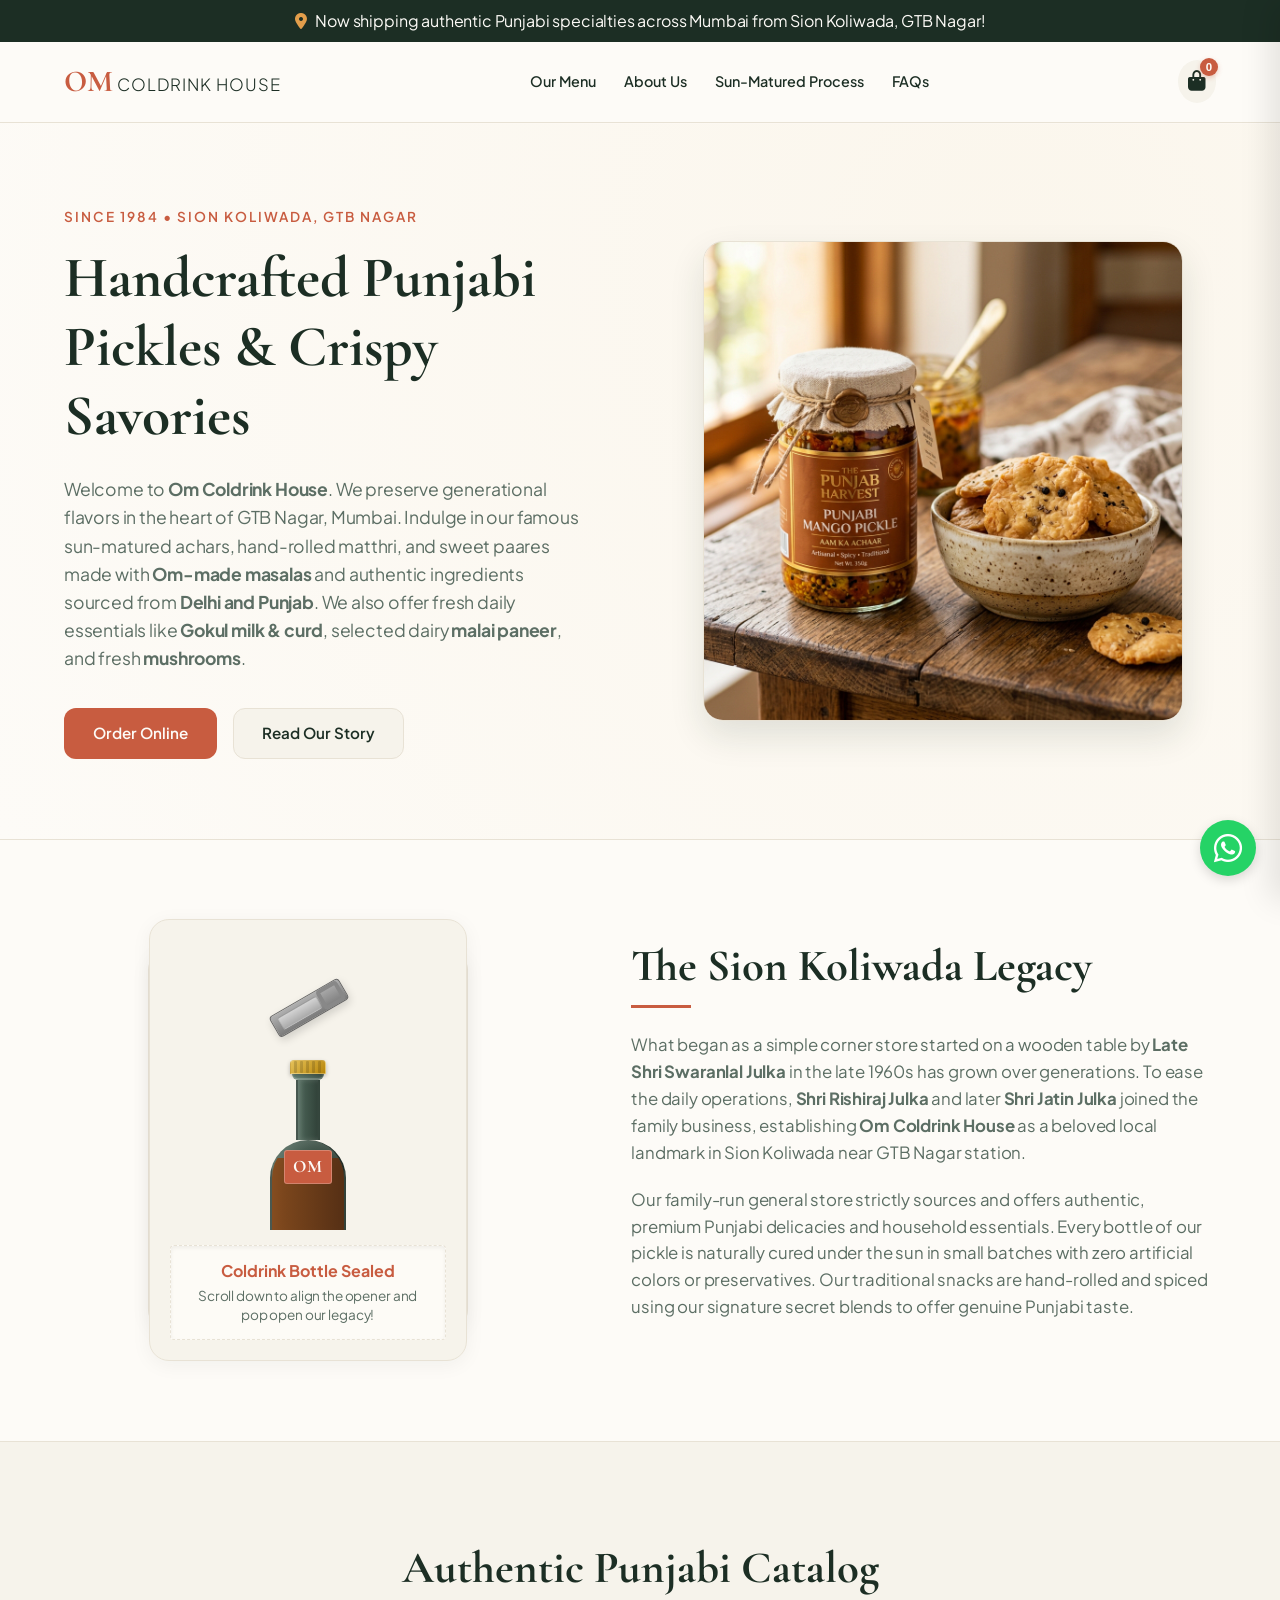
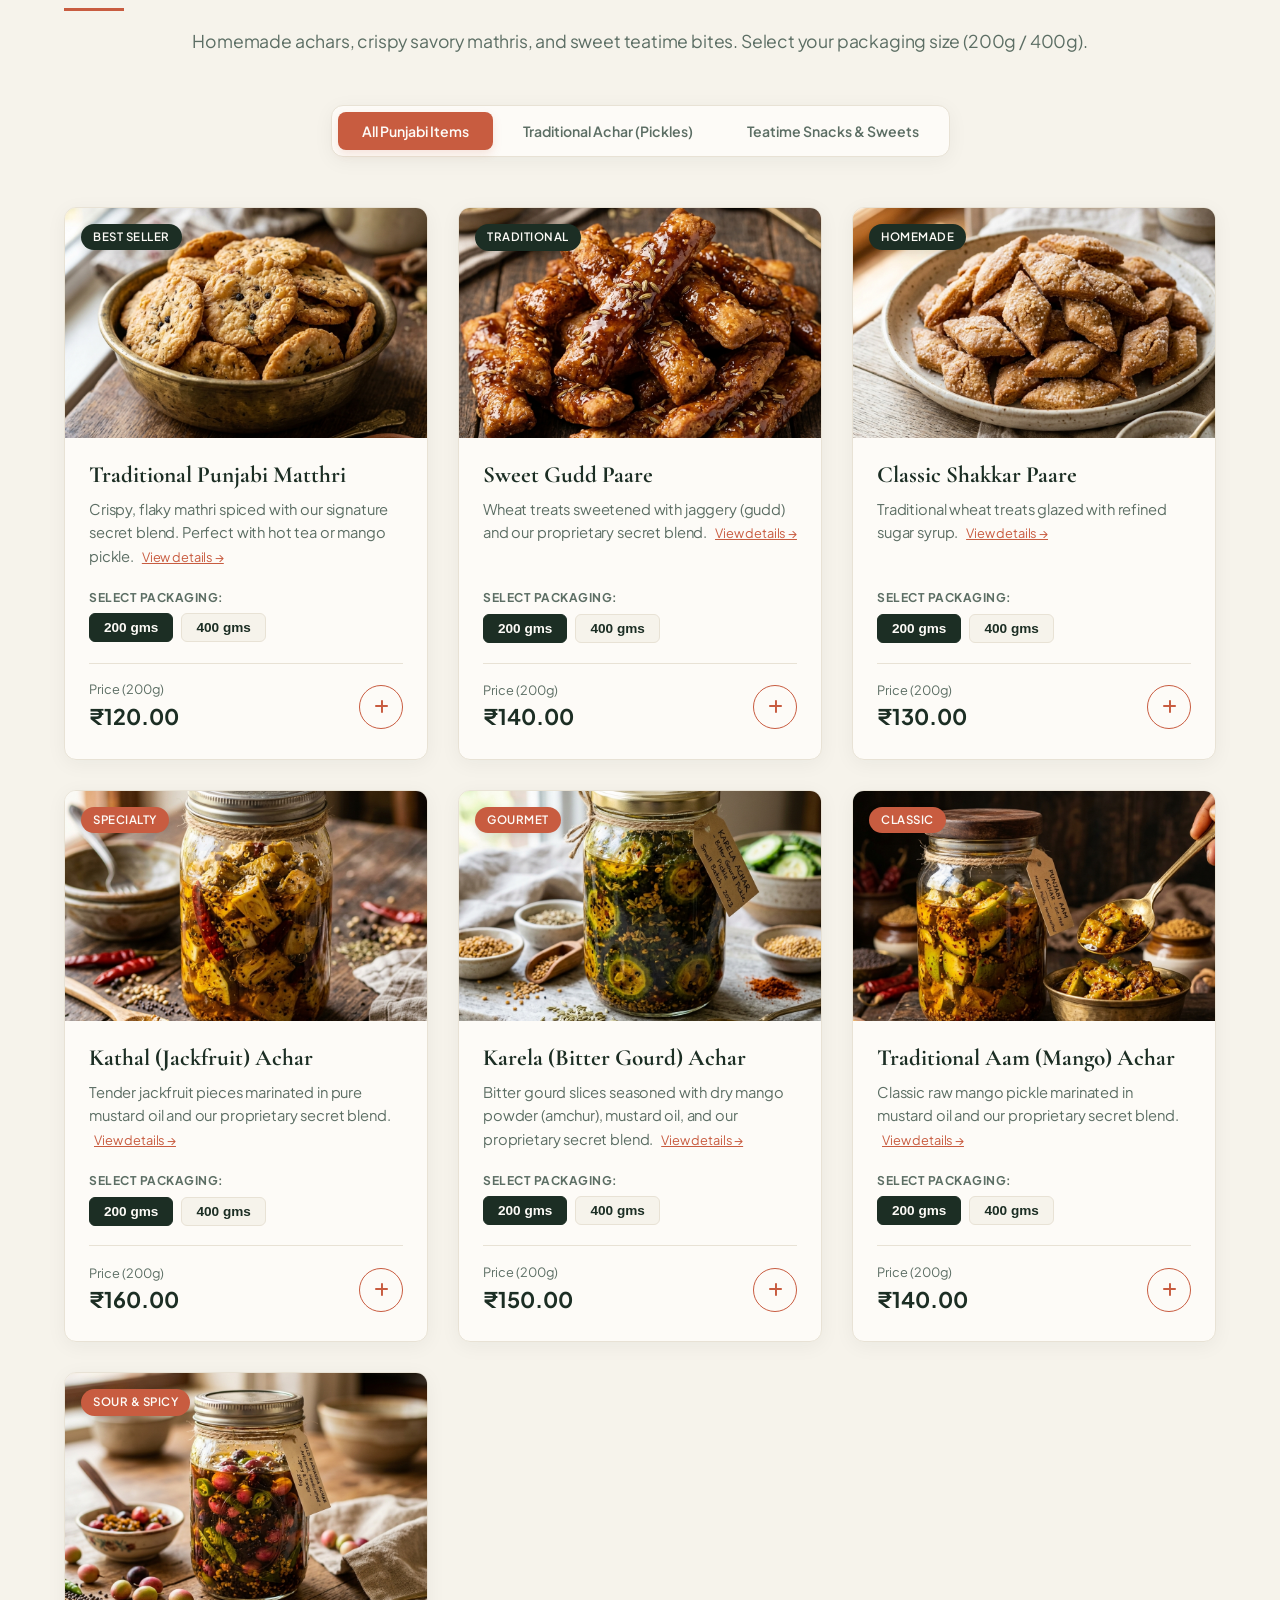
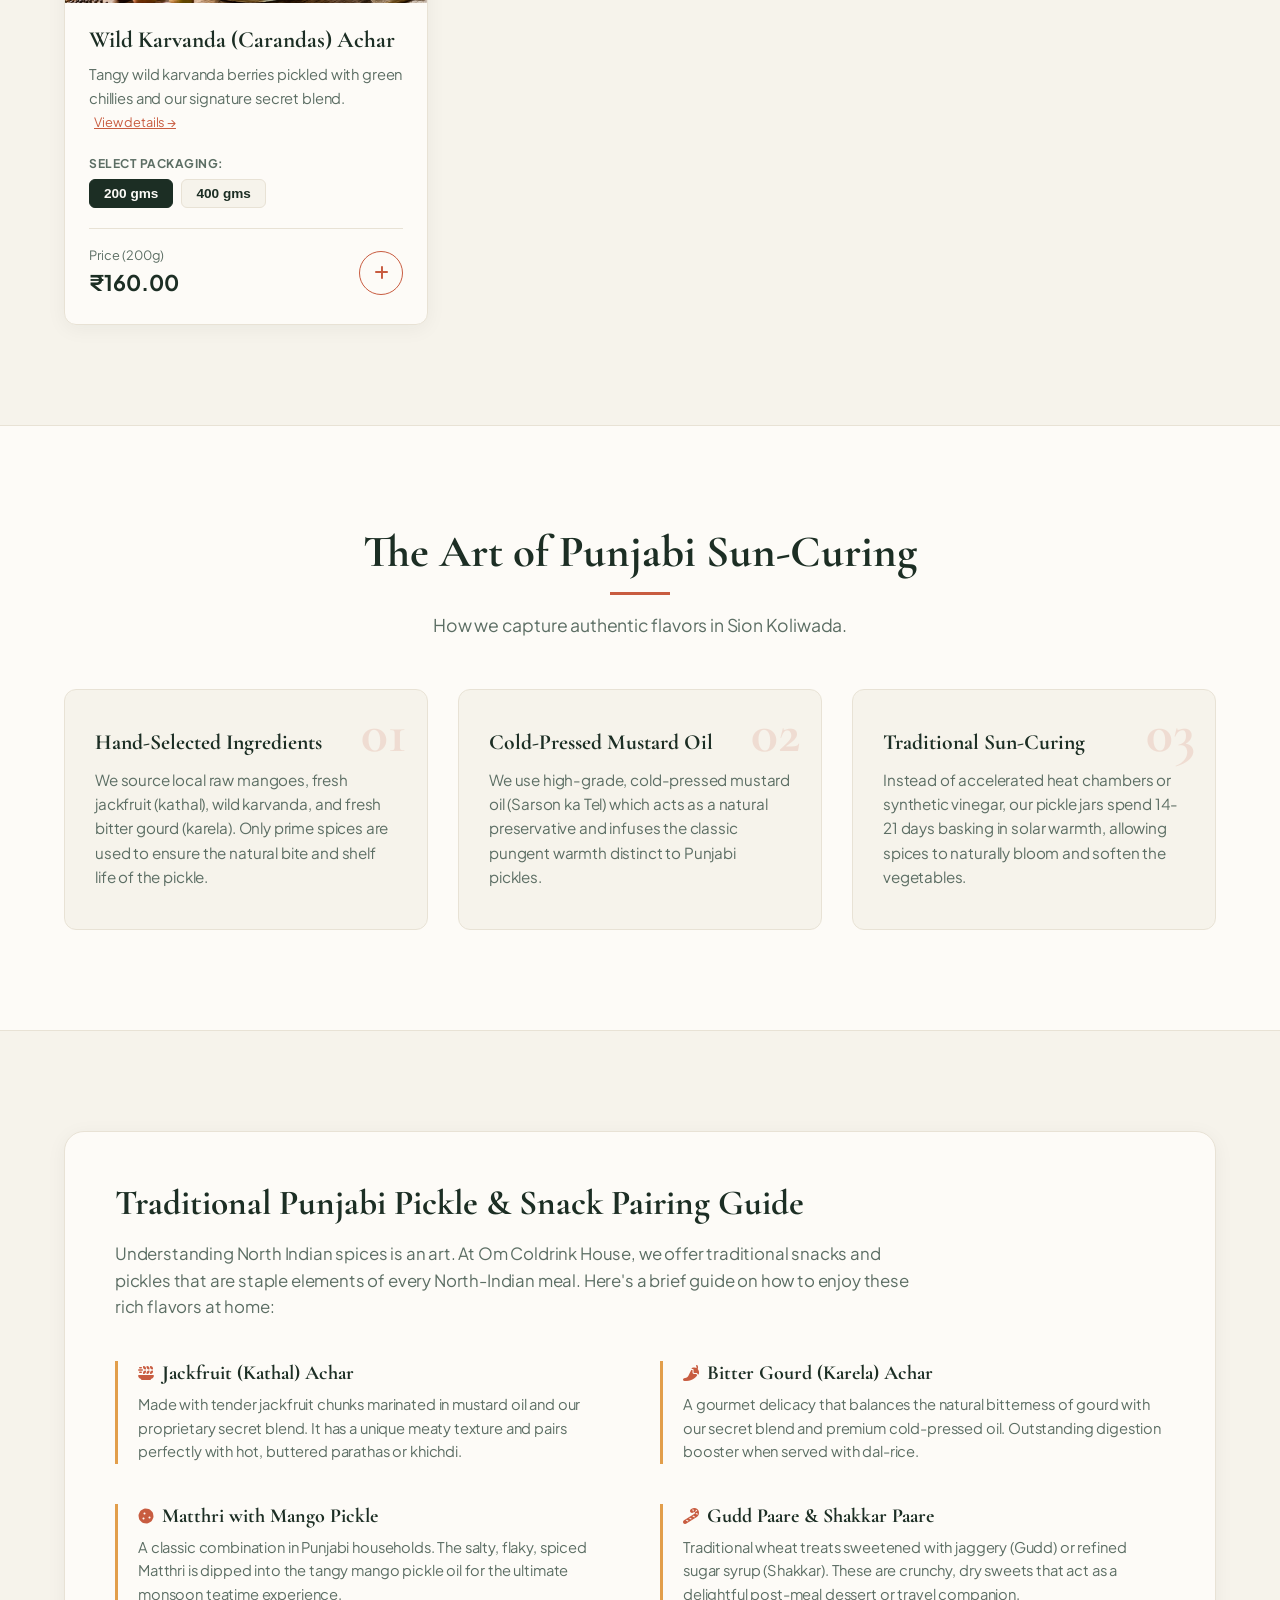
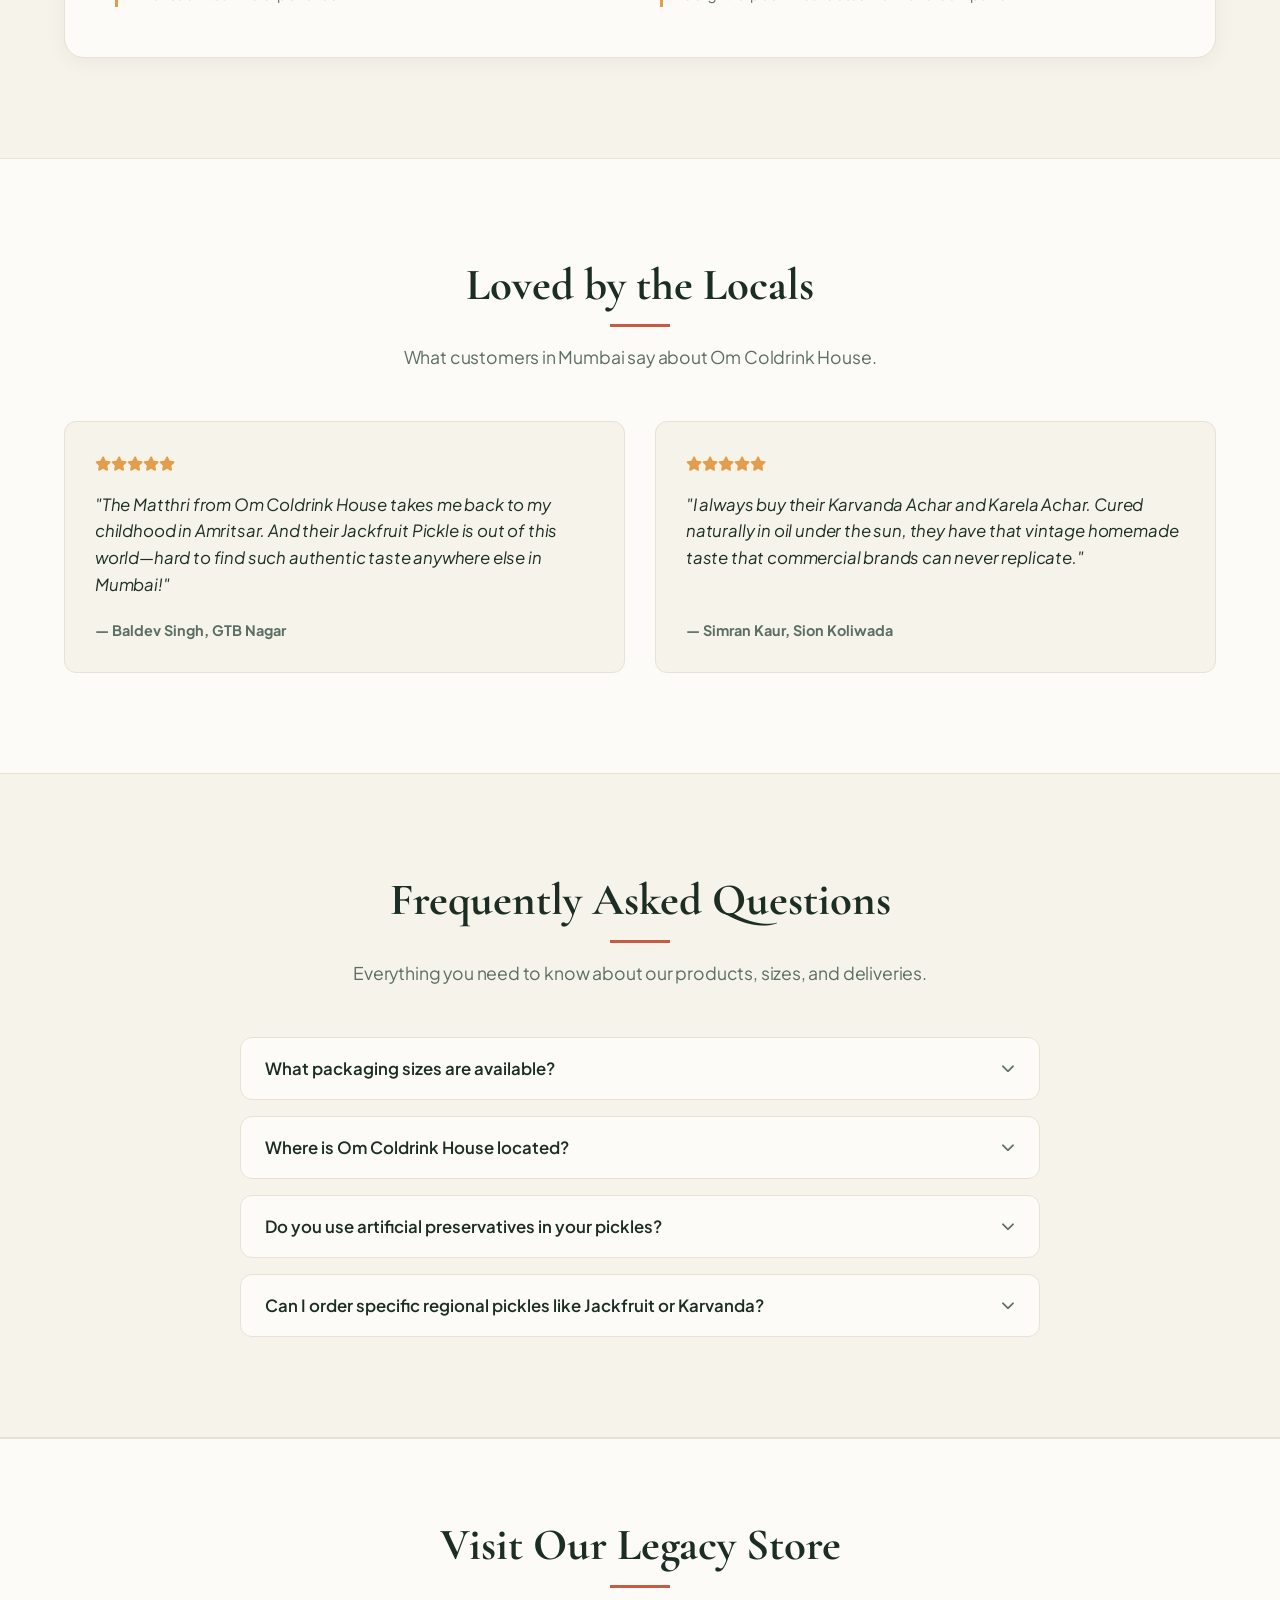
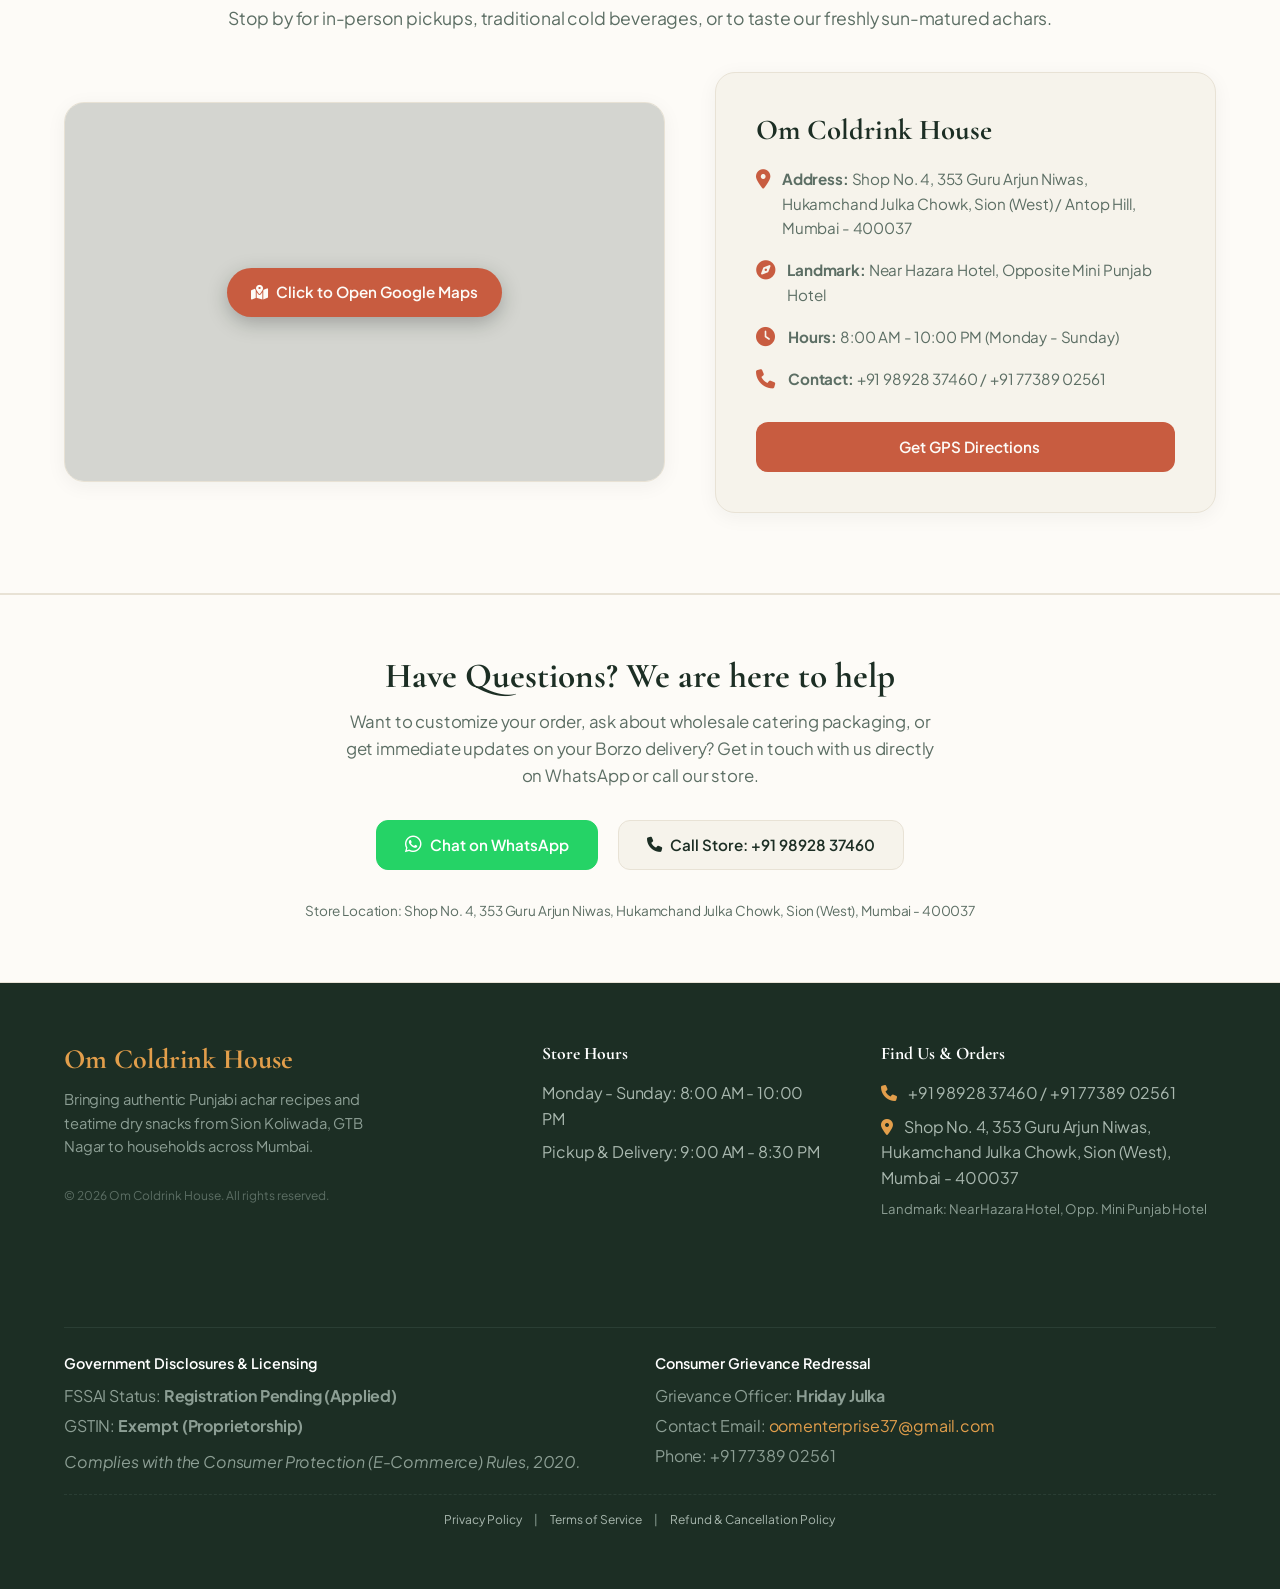
==== commit 077a1b00: "chore: replace specific spice names with proprietary secret blend" ====
--- a/index.html
+++ b/index.html
@@ -116,7 +116,7 @@
           "@type": "Product",
           "name": "Traditional Punjabi Matthri",
           "image": "https://omcoldrinkhouse.com/assets/punjabi_matthri.png",
-          "description": "Flaky, savory wheat crackers spiced with carom seeds (ajwain) and cracked black pepper.",
+          "description": "Flaky, savory wheat crackers spiced with our signature secret blend.",
           "offers": {
             "@type": "AggregateOffer",
             "priceCurrency": "INR",
@@ -134,7 +134,7 @@
           "@type": "Product",
           "name": "Sweet Gudd Paare",
           "image": "https://omcoldrinkhouse.com/assets/gudd_paare.png",
-          "description": "Crispy, hand-rolled wheat bites coated in pure melted organic jaggery (gudd) and a hint of aromatic fennel seeds.",
+          "description": "Crispy, hand-rolled wheat bites coated in pure melted organic jaggery (gudd) and a hint of our proprietary secret blend.",
           "offers": {
             "@type": "AggregateOffer",
             "priceCurrency": "INR",
@@ -170,7 +170,7 @@
           "@type": "Product",
           "name": "Kathal (Jackfruit) Achar",
           "image": "https://omcoldrinkhouse.com/assets/jackfruit_achar.png",
-          "description": "Exotic, raw jackfruit chunks marinated in cold-pressed mustard oil, split mustard seeds, and vintage Punjabi spices.",
+          "description": "Exotic, raw jackfruit chunks marinated in cold-pressed mustard oil and our signature secret blend.",
           "offers": {
             "@type": "AggregateOffer",
             "priceCurrency": "INR",
@@ -188,7 +188,7 @@
           "@type": "Product",
           "name": "Karela (Bitter Gourd) Achar",
           "image": "https://omcoldrinkhouse.com/assets/karela_achar.png",
-          "description": "Slices of premium bitter gourd balanced with dry mango powder (amchur), fennel, and fenugreek seeds.",
+          "description": "Slices of premium bitter gourd balanced with dry mango powder (amchur) and our proprietary secret blend.",
           "offers": {
             "@type": "AggregateOffer",
             "priceCurrency": "INR",
@@ -206,7 +206,7 @@
           "@type": "Product",
           "name": "Traditional Aam (Mango) Achar",
           "image": "https://omcoldrinkhouse.com/assets/mango_achar.png",
-          "description": "Sun-cured raw sour mangoes loaded with hot Kashmiri red chillies, fennel, and high-purity mustard oil.",
+          "description": "Sun-cured raw sour mangoes loaded with our signature secret blend and high-purity mustard oil.",
           "offers": {
             "@type": "AggregateOffer",
             "priceCurrency": "INR",
@@ -224,7 +224,7 @@
           "@type": "Product",
           "name": "Wild Karvanda (Carandas) Achar",
           "image": "https://omcoldrinkhouse.com/assets/karvanda_achar.png",
-          "description": "Tart, sour wild berries spiced with green chillies, mustard seeds, and naturally fermented under solar warmth.",
+          "description": "Tart, sour wild berries spiced with green chillies, our signature secret blend, and naturally fermented under solar warmth.",
           "offers": {
             "@type": "AggregateOffer",
             "priceCurrency": "INR",
@@ -312,26 +312,49 @@
         <div class="heritage-photo-wrapper" style="overflow: visible;">
           <div class="heritage-accent-badge">Sion Koliwada's Pride</div>
           
-          <!-- Interactive Spice Explorer -->
-          <div class="spice-explorer-container">
-            <div class="mortar-pestle-box" id="mortar-pestle-box">
-              <i class="fa-solid fa-mortar-pestle mortar-pestle-icon"></i>
-              <div class="mortar-instruction">Tap a component below to grind</div>
+          <!-- Scroll-Animated Bottle Opener Widget -->
+          <div class="bottle-opener-widget" id="bottle-opener-widget">
+            <div class="bottle-scene" id="bottle-scene">
+              <!-- Opener tool -->
+              <div class="bottle-opener" id="widget-opener">
+                <div class="opener-handle"></div>
+                <div class="opener-head">
+                  <div class="opener-hole"></div>
+                </div>
+              </div>
+              
+              <!-- Crown Cap -->
+              <div class="bottle-cap" id="widget-cap">
+                <span class="cap-ridge"></span>
+                <span class="cap-ridge"></span>
+                <span class="cap-ridge"></span>
+                <span class="cap-ridge"></span>
+                <span class="cap-ridge"></span>
+              </div>
+              
+              <!-- Glass Bottle Neck & Shoulder -->
+              <div class="bottle-neck-container">
+                <div class="bottle-rim"></div>
+                <div class="bottle-neck-top"></div>
+                <div class="bottle-shoulder">
+                  <div class="bottle-label">OM</div>
+                  <div class="bottle-liquid"></div>
+                </div>
+              </div>
+              
+              <!-- Fizz bubble particles -->
+              <div class="bottle-fizz" id="widget-fizz">
+                <span class="bubble b1"></span>
+                <span class="bubble b2"></span>
+                <span class="bubble b3"></span>
+                <span class="bubble b4"></span>
+                <span class="bubble b5"></span>
+              </div>
             </div>
             
-            <div class="spices-ring">
-              <button type="button" class="spice-node" data-spice="1" aria-label="Component 1" title="Tap to inspect Component 1"><i class="fa-solid fa-seedling"></i></button>
-              <button type="button" class="spice-node" data-spice="2" aria-label="Component 2" title="Tap to inspect Component 2"><i class="fa-solid fa-cubes"></i></button>
-              <button type="button" class="spice-node" data-spice="3" aria-label="Component 3" title="Tap to inspect Component 3"><i class="fa-solid fa-cube"></i></button>
-              <button type="button" class="spice-node" data-spice="4" aria-label="Component 4" title="Tap to inspect Component 4"><i class="fa-solid fa-circle-nodes"></i></button>
-              <button type="button" class="spice-node" data-spice="5" aria-label="Component 5" title="Tap to inspect Component 5"><i class="fa-solid fa-pepper-hot"></i></button>
-              <button type="button" class="spice-node" data-spice="6" aria-label="Component 6" title="Tap to inspect Component 6"><i class="fa-solid fa-candy-cane"></i></button>
-            </div>
-            
-            <div class="spice-info-card" id="spice-info-card">
-              <h4 id="spice-info-title">Secret Masala Ratios</h4>
-              <p id="spice-info-desc">Tap any ingredient node above to reveal its culinary purpose and matching products in our store.</p>
-              <div id="spice-matching-products" class="spice-products-list"></div>
+            <div class="bottle-status-card">
+              <h4 id="bottle-status-title">Coldrink Bottle Sealed</h4>
+              <p id="bottle-status-desc">Scroll down to align the opener and pop open our legacy!</p>
             </div>
           </div>
         </div>
@@ -339,10 +362,10 @@
       <div class="heritage-text">
         <h2 class="section-title">The Sion Koliwada Legacy</h2>
         <p class="heritage-paragraph">
-          What began as a simple corner store started on a wooden table by our grandfather <strong>Swaranlal Julka</strong> in the late 1960s has grown over generations. To ease his daily burden, our uncle <strong>Rishiraj Julka</strong> and later our father <strong>Jatin Julka</strong> joined the business, establishing <strong>Om Coldrink House</strong> as a beloved local landmark in Sion Koliwada near GTB Nagar station.
+          What began as a simple corner store started on a wooden table by <strong>Late Shri Swaranlal Julka</strong> in the late 1960s has grown over generations. To ease the daily operations, <strong>Shri Rishiraj Julka</strong> and later <strong>Shri Jatin Julka</strong> joined the family business, establishing <strong>Om Coldrink House</strong> as a beloved local landmark in Sion Koliwada near GTB Nagar station.
         </p>
         <p class="heritage-paragraph">
-          Our family-run general store strictly sources and offers authentic, premium Punjabi delicacies and household essentials. Every bottle of our pickle is naturally cured under the sun in small batches with zero artificial colors or preservatives. Our traditional snacks are hand-rolled and spiced using our signature salt-and-cumin masala blends to offer genuine Punjabi taste.
+          Our family-run general store strictly sources and offers authentic, premium Punjabi delicacies and household essentials. Every bottle of our pickle is naturally cured under the sun in small batches with zero artificial colors or preservatives. Our traditional snacks are hand-rolled and spiced using our signature secret blends to offer genuine Punjabi taste.
         </p>
       </div>
     </div>
@@ -410,17 +433,17 @@
         <div class="guide-grid">
           <div class="guide-item">
             <h4><i class="fa-solid fa-plate-wheat"></i> Jackfruit (Kathal) Achar</h4>
-            <p>Made with tender jackfruit chunks marinated in mustard oil, fennel, and nigella seeds. It has a unique meaty texture and pairs perfectly with hot, buttered parathas or khichdi.</p>
+            <p>Made with tender jackfruit chunks marinated in mustard oil and our proprietary secret blend. It has a unique meaty texture and pairs perfectly with hot, buttered parathas or khichdi.</p>
           </div>
           
           <div class="guide-item">
             <h4><i class="fa-solid fa-pepper-hot"></i> Bitter Gourd (Karela) Achar</h4>
-            <p>A gourmet delicacy that balances the natural bitterness of gourd with dry mango powder (amchur), fennel seeds, and mustard. Outstanding digestion booster when served with dal-rice.</p>
+            <p>A gourmet delicacy that balances the natural bitterness of gourd with our secret blend and premium cold-pressed oil. Outstanding digestion booster when served with dal-rice.</p>
           </div>
           
           <div class="guide-item">
             <h4><i class="fa-solid fa-cookie"></i> Matthri with Mango Pickle</h4>
-            <p>A classic combinations in Punjabi households. The salty, flaky, ajwain-infused Matthri is dipped into the tangy mango pickle oil for the ultimate monsoon teatime experience.</p>
+            <p>A classic combination in Punjabi households. The salty, flaky, spiced Matthri is dipped into the tangy mango pickle oil for the ultimate monsoon teatime experience.</p>
           </div>
           
           <div class="guide-item">
--- a/index.css
+++ b/index.css
@@ -2153,167 +2153,263 @@
 }
 
 /* ==========================================================================
-   Spice Explorer Component Styles
+   Interactive Coldrink Bottle Opener (Scroll-Activated)
    ========================================================================== */
-.spice-explorer-container {
+.bottle-opener-widget {
+  width: 100%;
+  display: flex;
+  flex-direction: column;
+  align-items: center;
+  justify-content: center;
+  padding: 30px 20px 20px 20px;
+  position: relative;
+  background-color: var(--color-bg-secondary);
+  border-radius: var(--radius-lg);
+  border: 1px solid var(--color-border);
+  box-shadow: var(--shadow-warm);
+  overflow: hidden;
+  z-index: 10;
+}
+
+.bottle-scene {
+  position: relative;
+  width: 240px;
+  height: 280px;
+  margin-bottom: 15px;
+}
+
+/* Glass Bottle Structure */
+.bottle-neck-container {
+  position: absolute;
+  bottom: 0;
+  left: 50%;
+  transform: translateX(-50%);
+  display: flex;
+  flex-direction: column;
+  align-items: center;
+  width: 100px;
+}
+
+.bottle-rim {
+  width: 32px;
+  height: 12px;
+  background: linear-gradient(90deg, #6c8a7b, #455a4f); /* Teal glass */
+  border-radius: 6px;
+  border-bottom: 2px solid rgba(255, 255, 255, 0.2);
+  box-shadow: inset 0 2px 3px rgba(255,255,255,0.4);
+}
+
+.bottle-neck-top {
+  width: 24px;
+  height: 60px;
+  background: linear-gradient(90deg, #4d6659, #314239); /* Dark green glass */
+  border-left: 2px solid rgba(255, 255, 255, 0.1);
+  border-right: 2px solid rgba(0,0,0,0.3);
+  box-shadow: inset 3px 0 5px rgba(255,255,255,0.15);
+}
+
+.bottle-shoulder {
+  width: 76px;
+  height: 90px;
+  background: linear-gradient(90deg, #4d6659, #314239);
+  border-radius: 38px 38px 0 0;
+  border-left: 2.5px solid rgba(255, 255, 255, 0.12);
+  border-right: 2.5px solid rgba(0,0,0,0.35);
+  display: flex;
+  align-items: center;
+  justify-content: center;
+  position: relative;
+  overflow: hidden;
+  box-shadow: inset 5px 5px 12px rgba(255,255,255,0.15);
+}
+
+.bottle-liquid {
+  position: absolute;
+  bottom: 0;
+  left: 0;
+  width: 100%;
+  height: 80%;
+  background: linear-gradient(90deg, #8b4513, #5c2c0e); /* Amber Cola/Sarsaparilla liquid */
+  opacity: 0.85;
+}
+
+.bottle-label {
+  position: absolute;
+  top: 30%;
+  left: 50%;
+  transform: translate(-50%, -50%);
+  background-color: var(--color-brand-primary);
+  color: var(--color-bg-primary);
+  padding: 2px 8px;
+  font-family: var(--font-display);
+  font-size: 1.1rem;
+  font-weight: 700;
+  border-radius: 3px;
+  box-shadow: var(--shadow-sm);
+  z-index: 2;
+  border: 1px solid rgba(255,255,255,0.25);
+  letter-spacing: 1px;
+}
+
+/* Bottle Crown Cap */
+.bottle-cap {
+  position: absolute;
+  top: 110px; /* Aligned right above bottle-neck-top + bottle-rim */
+  left: 50%;
+  transform: translateX(-50%);
+  width: 36px;
+  height: 14px;
+  background: linear-gradient(135deg, #e5c158, #b8860b); /* Gold brass */
+  border-radius: 4px 4px 0 0;
+  border: 1px solid rgba(255,255,255,0.2);
+  z-index: 5;
+  box-shadow: 0 2px 4px rgba(0,0,0,0.25);
+  display: flex;
+  justify-content: space-around;
+  padding: 0 2px;
+  transform-origin: center bottom;
+  transition: transform 0.05s ease-out;
+}
+
+.cap-ridge {
+  width: 3px;
+  height: 100%;
+  background-color: rgba(0, 0, 0, 0.15);
+  border-radius: 1px;
+}
+
+/* Metal Opener Tool */
+.bottle-opener {
+  position: absolute;
+  top: 30px;
+  left: 50%;
+  width: 80px;
+  height: 24px;
+  background: linear-gradient(180deg, #b0b0b0, #7a7a7a); /* Steel finish */
+  border: 1px solid #666;
+  border-radius: 4px;
+  transform-origin: 70px 18px; /* Latch point alignment */
+  z-index: 6;
+  box-shadow: 0 4px 8px rgba(0,0,0,0.15);
+  display: flex;
+  align-items: center;
+  justify-content: flex-start;
+  padding-left: 6px;
+}
+
+.opener-handle {
+  width: 45px;
+  height: 14px;
+  background: linear-gradient(180deg, #d3d3d3, #a9a9a9);
+  border-radius: 3px;
+  border: 1px solid rgba(0,0,0,0.1);
+}
+
+.opener-head {
+  width: 24px;
+  height: 22px;
+  border-radius: 4px;
+  background-color: transparent;
+  border: 4.5px solid #888; /* Metal loop */
+  margin-left: auto;
+  margin-right: 2px;
+  position: relative;
+}
+
+.opener-hole {
   width: 100%;
   height: 100%;
-  display: flex;
-  flex-direction: column;
-  align-items: center;
-  justify-content: space-between;
-  padding: 30px 15px 15px 15px;
-  position: relative;
-  z-index: 10;
-}
-
-.mortar-pestle-box {
-  display: flex;
-  flex-direction: column;
-  align-items: center;
-  margin-top: 10px;
-  position: relative;
-  transition: var(--transition-smooth);
-}
-
-.mortar-pestle-box.pulse {
-  animation: mortarPulse 0.4s ease;
-}
-
-@keyframes mortarPulse {
-  0% { transform: scale(1); }
-  50% { transform: scale(1.15) rotate(-5deg); }
-  100% { transform: scale(1); }
-}
-
-.mortar-pestle-icon {
-  font-size: 4rem;
-  color: var(--color-brand-primary);
-  margin-bottom: 6px;
-}
-
-.mortar-instruction {
-  font-size: 0.7rem;
-  color: var(--color-text-muted);
-  text-transform: uppercase;
-  letter-spacing: 0.5px;
-  font-weight: 700;
-  text-align: center;
-}
-
-.spices-ring {
-  display: flex;
+  background-color: transparent;
+}
+
+/* Gas Bubble Fizz Spray */
+.bottle-fizz {
+  position: absolute;
+  top: 108px;
+  left: 50%;
+  transform: translateX(-50%);
+  width: 30px;
+  height: 60px;
+  z-index: 4;
+  display: none;
   justify-content: center;
-  gap: 10px;
-  margin: 15px 0;
-  flex-wrap: wrap;
-  width: 100%;
-}
-
-.spice-node {
-  width: 38px;
-  height: 38px;
+  pointer-events: none;
+}
+
+.bubble {
+  position: absolute;
+  bottom: 0;
+  width: 6px;
+  height: 6px;
+  background-color: rgba(255, 255, 255, 0.7);
   border-radius: 50%;
-  border: 1px solid var(--color-border);
-  background-color: var(--color-bg-primary);
-  color: var(--color-text-primary);
-  display: flex;
-  align-items: center;
-  justify-content: center;
-  cursor: pointer;
-  font-size: 1rem;
-  transition: var(--transition-smooth);
-  box-shadow: var(--shadow-sm);
-  padding: 0;
-}
-
-.spice-node:hover {
-  transform: translateY(-2px) scale(1.1);
-  border-color: var(--color-brand-primary);
-}
-
-.spice-node.active {
-  background-color: var(--color-brand-primary);
-  color: var(--color-bg-primary);
-  border-color: var(--color-brand-primary);
-  box-shadow: 0 0 10px rgba(200, 92, 64, 0.3);
-}
-
-/* Spice nodes specific colors when active/hovered */
-.spice-node[data-spice="1"] { color: #d4a373; }
-.spice-node[data-spice="2"] { color: #8e9aaf; }
-.spice-node[data-spice="3"] { color: #8c9e94; }
-.spice-node[data-spice="4"] { color: #f1c232; }
-.spice-node[data-spice="5"] { color: #cc0000; }
-.spice-node[data-spice="6"] { color: #e06666; }
-
-.spice-node[data-spice="1"].active { color: white; background-color: #d4a373; }
-.spice-node[data-spice="2"].active { color: white; background-color: #8e9aaf; }
-.spice-node[data-spice="3"].active { color: #333333; background-color: #e9ecef; }
-.spice-node[data-spice="4"].active { color: #333333; background-color: #f1c232; }
-.spice-node[data-spice="5"].active { color: white; background-color: #cc0000; }
-.spice-node[data-spice="6"].active { color: white; background-color: #e06666; }
-
-.spice-info-card {
+  opacity: 0;
+}
+
+.bubble.b1 { left: 5px; animation: bubbleUp 0.8s infinite ease-out; }
+.bubble.b2 { left: 12px; animation: bubbleUp 0.6s infinite ease-out 0.1s; }
+.bubble.b3 { left: 18px; animation: bubbleUp 0.9s infinite ease-out 0.2s; }
+.bubble.b4 { left: 8px; animation: bubbleUp 0.7s infinite ease-out 0.3s; }
+.bubble.b5 { left: 15px; animation: bubbleUp 0.5s infinite ease-out 0.4s; }
+
+@keyframes bubbleUp {
+  0% {
+    transform: translateY(0) scale(0.6);
+    opacity: 0;
+  }
+  30% {
+    opacity: 0.9;
+  }
+  100% {
+    transform: translateY(-80px) scale(1.6);
+    opacity: 0;
+  }
+}
+
+/* Status Card */
+.bottle-status-card {
   width: 100%;
   background-color: rgba(253, 251, 247, 0.95);
   border: 1px dashed var(--color-border);
   border-radius: var(--radius-sm);
-  padding: 12px;
-  font-size: 0.8rem;
+  padding: 15px;
   text-align: center;
-  transition: var(--transition-smooth);
-}
-
-.spice-info-card h4 {
-  font-size: 0.85rem;
+  box-shadow: var(--shadow-inset);
+  transition: var(--transition-smooth);
+}
+
+.bottle-status-card h4 {
+  font-size: 1rem;
   color: var(--color-brand-primary);
-  margin-bottom: 4px;
+  margin-bottom: 6px;
   font-weight: 700;
   font-family: var(--font-sans);
 }
 
-.spice-info-card p {
+.bottle-status-card p {
   color: var(--color-text-muted);
   line-height: 1.4;
-  margin-bottom: 8px;
-  font-size: 0.78rem;
-}
-
-.spice-products-list {
-  display: flex;
-  flex-direction: column;
-  gap: 6px;
-  align-items: center;
-  margin-top: 6px;
-}
-
-.spice-product-tag {
-  display: inline-flex;
-  align-items: center;
-  justify-content: space-between;
-  width: 100%;
-  max-width: 220px;
-  background-color: var(--color-bg-secondary);
-  border: 1px solid var(--color-border);
-  padding: 4px 10px;
-  border-radius: 4px;
-  font-size: 0.75rem;
-  font-weight: 600;
-  text-decoration: none;
-  color: var(--color-text-primary);
-  transition: var(--transition-smooth);
-}
-
-.spice-product-tag:hover {
-  border-color: var(--color-brand-primary);
-  background-color: var(--color-white);
-  transform: translateX(2px);
-}
-
-.spice-product-tag i {
-  color: var(--color-brand-primary);
-  font-size: 0.7rem;
+  font-size: 0.85rem;
+}
+
+/* Opened Sparkle Effect Class */
+.bottle-scene.opened-sparkle::after {
+  content: '';
+  position: absolute;
+  top: 90px;
+  left: 50%;
+  transform: translateX(-50%);
+  width: 80px;
+  height: 80px;
+  background: radial-gradient(circle, rgba(226,158,75,0.3) 0%, rgba(255,255,255,0) 70%);
+  pointer-events: none;
+  animation: pulseSparkle 1.5s infinite alternate;
+  z-index: 1;
+}
+
+@keyframes pulseSparkle {
+  0% { transform: translateX(-50%) scale(0.9); opacity: 0.5; }
+  100% { transform: translateX(-50%) scale(1.2); opacity: 1; }
 }
 
 /* Footer Compliance Grid */
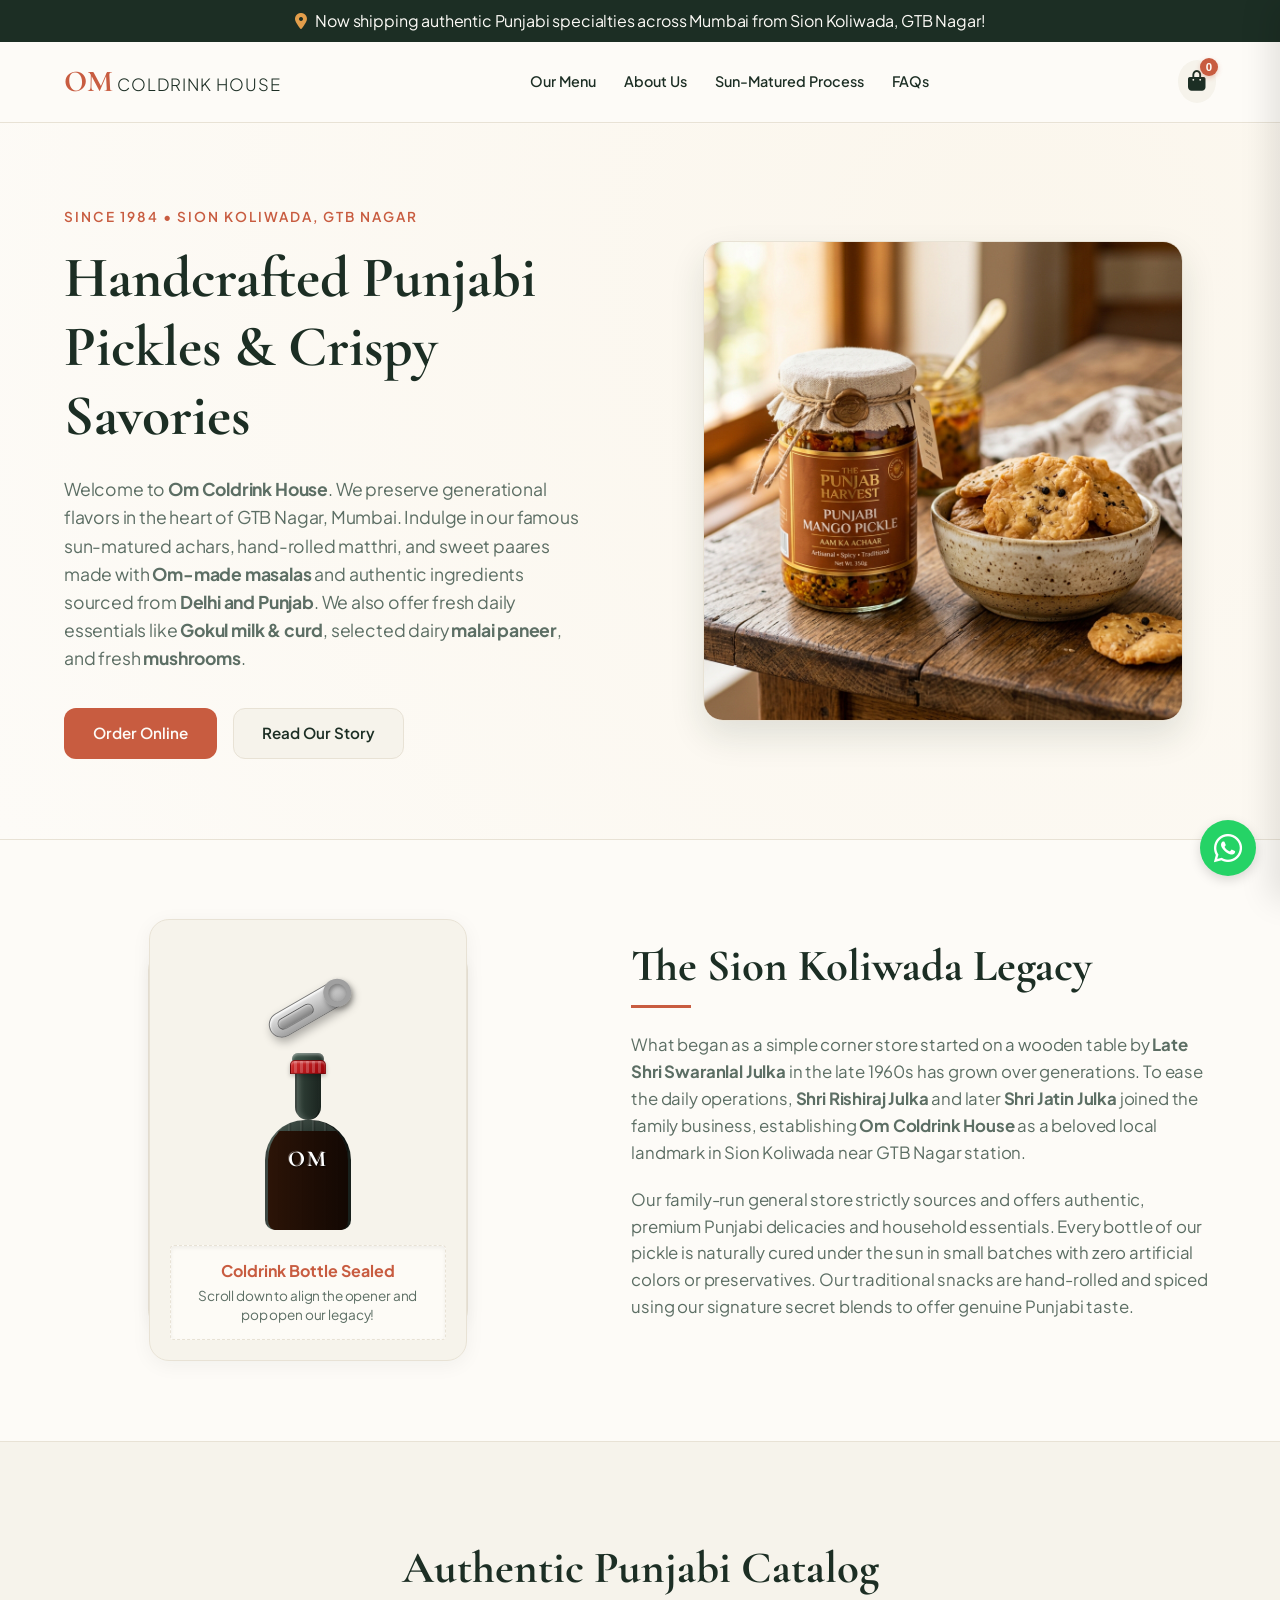
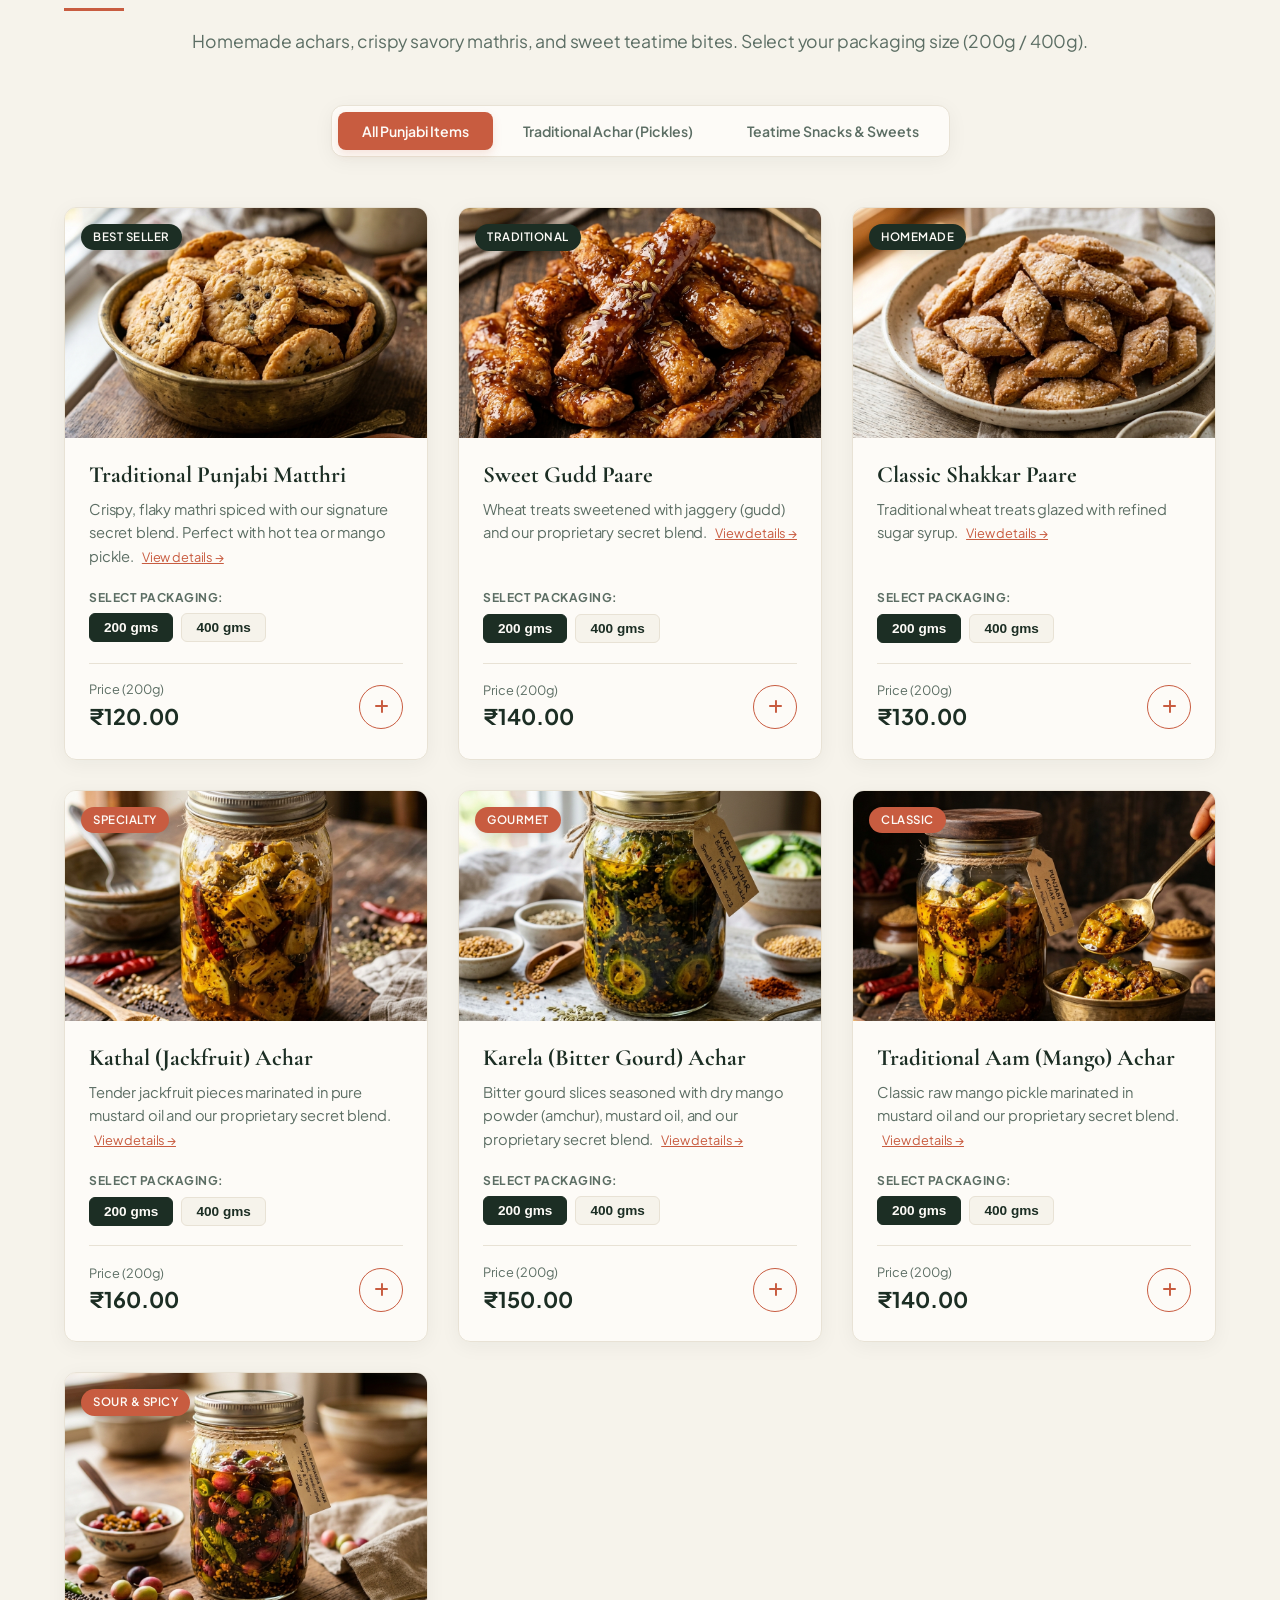
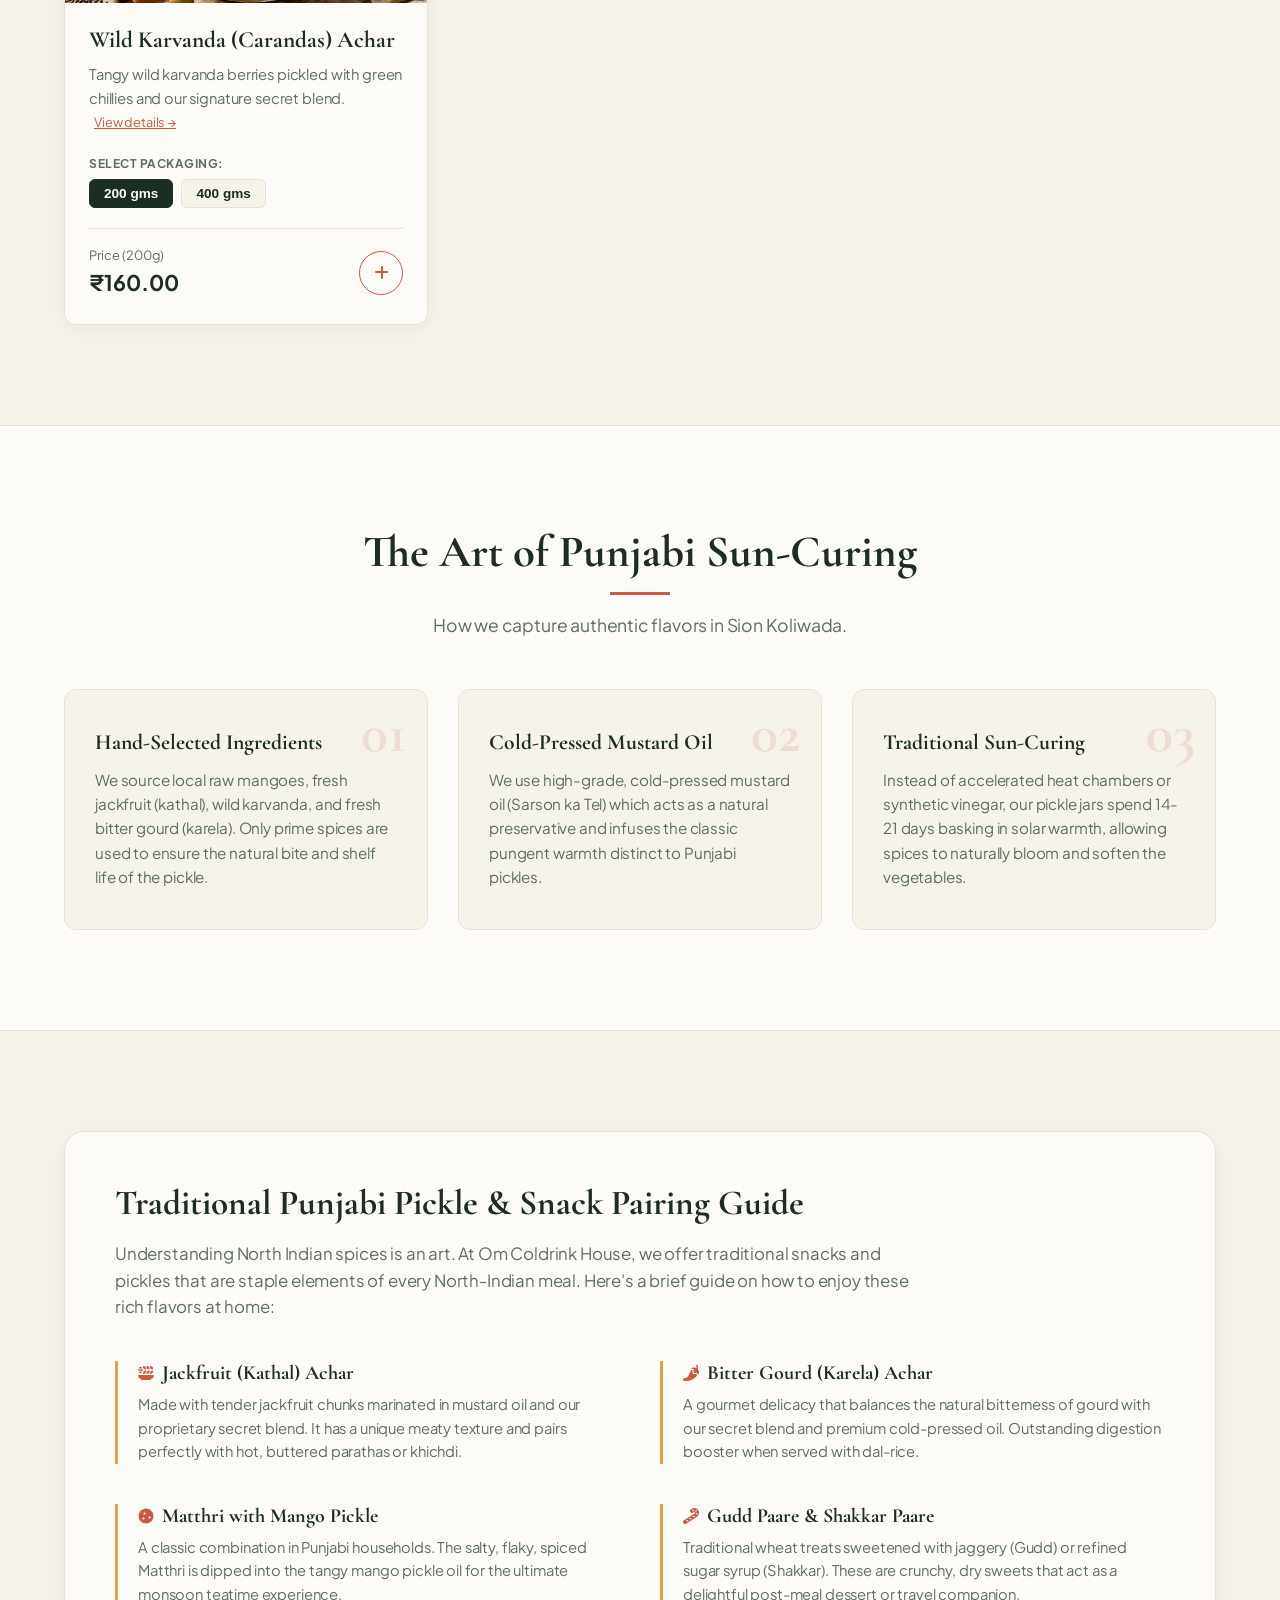
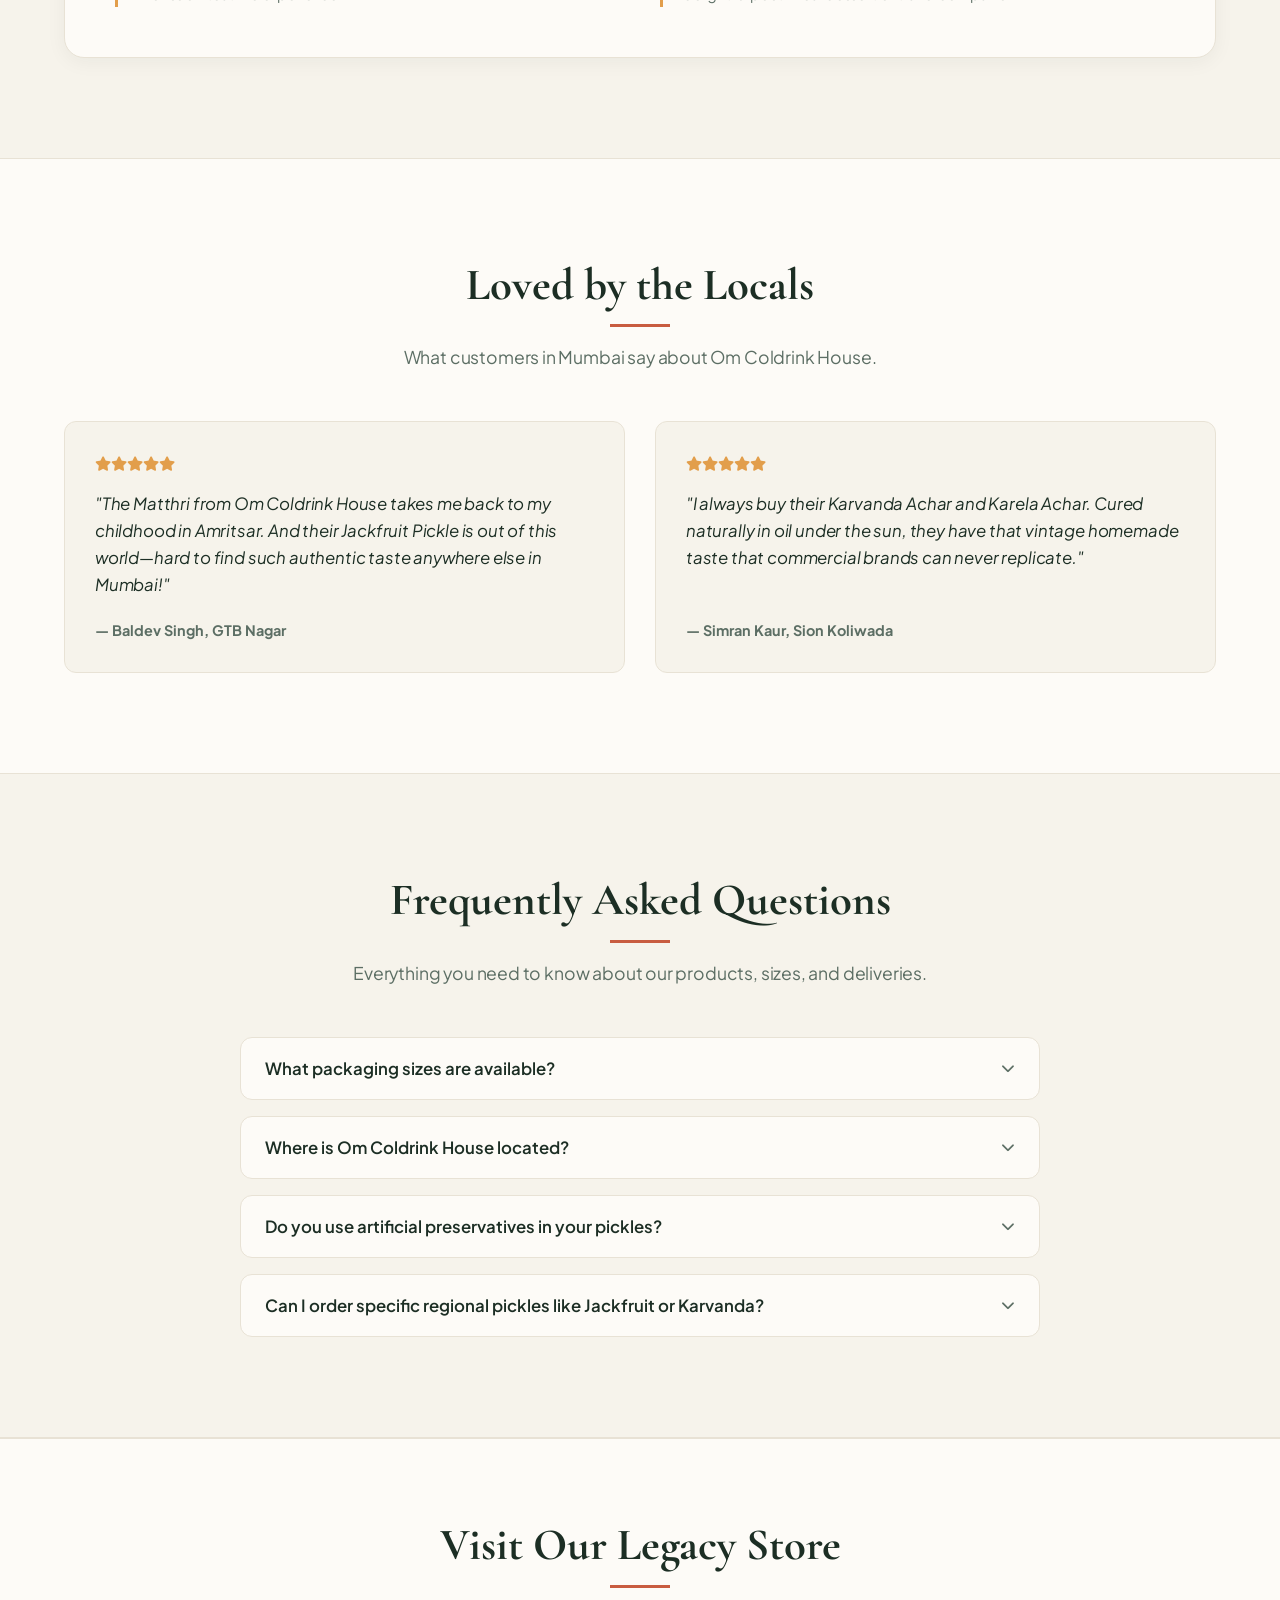
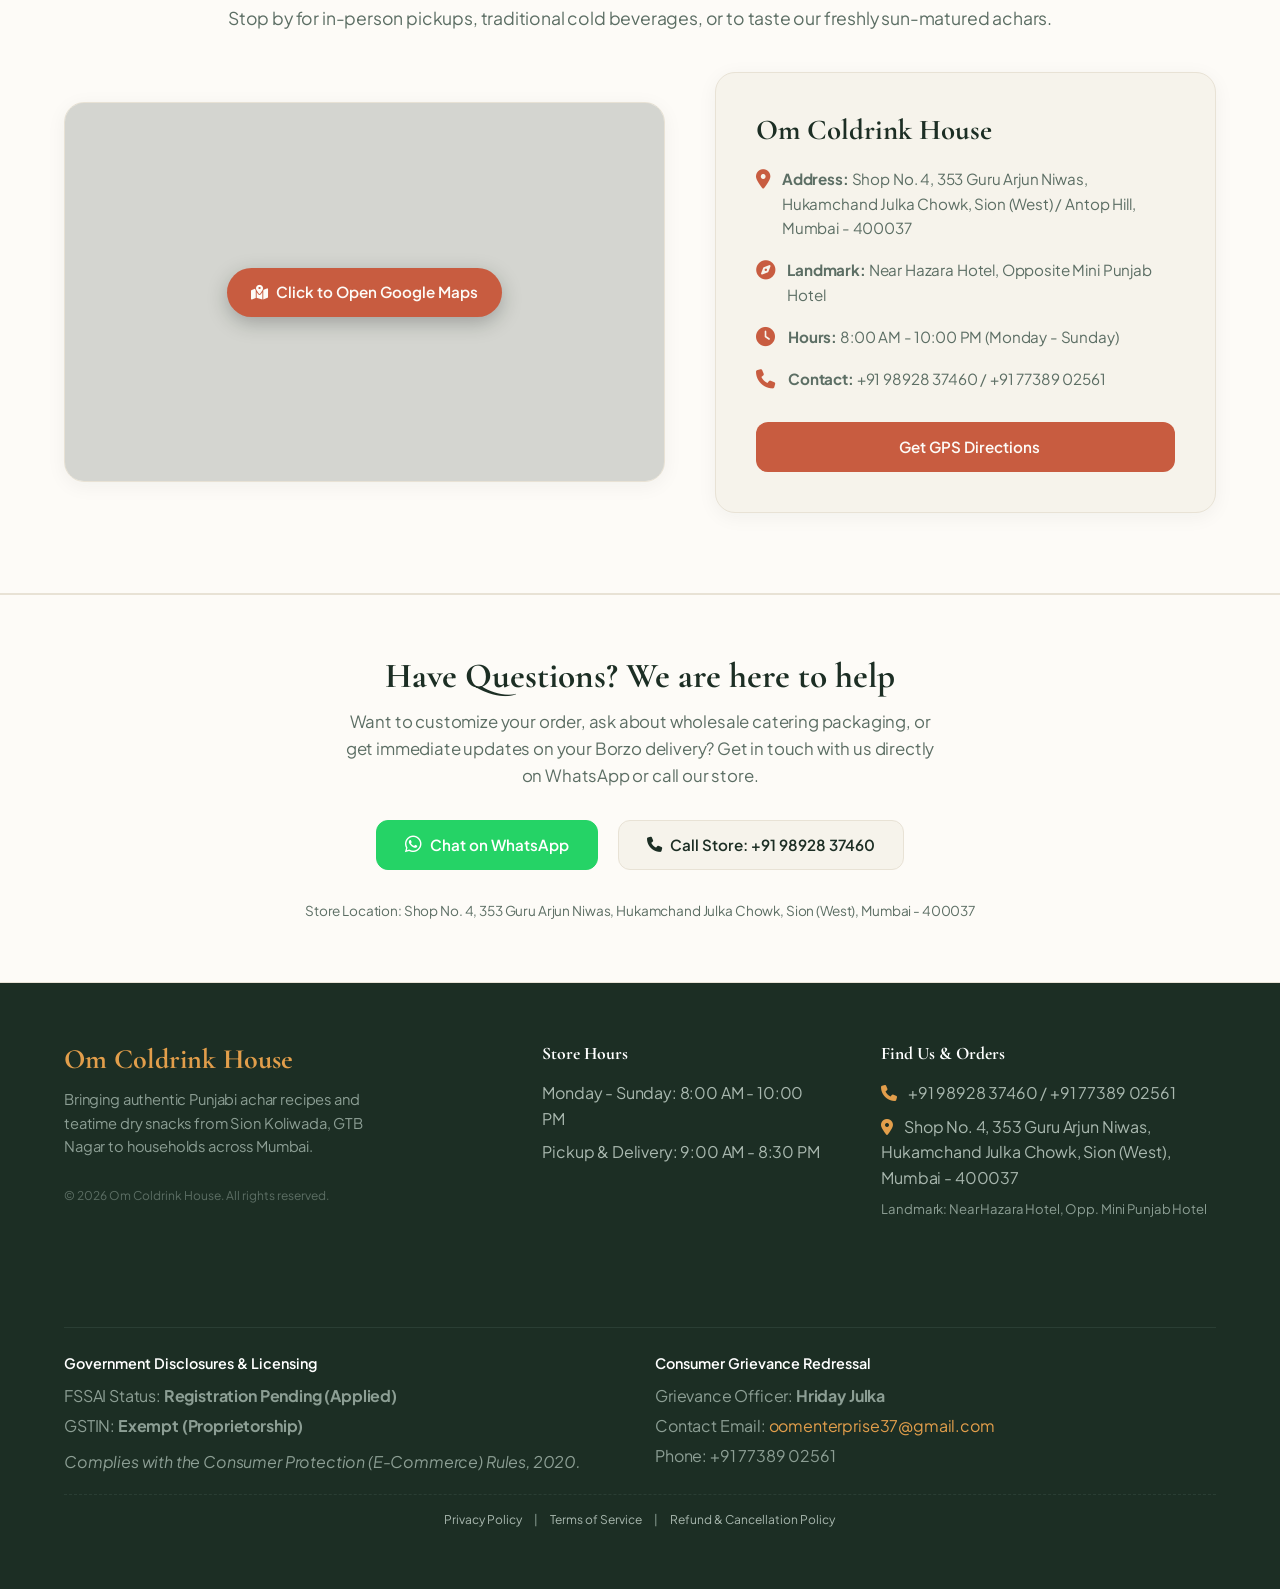
==== commit 79806569: "style: upgrade css bottle to classic ribbed glass shape with red ca" ====
--- a/index.html
+++ b/index.html
@@ -250,6 +250,9 @@
   <!-- Google Maps API for Autocomplete & Location Pinning -->
   <script src="https://maps.googleapis.com/maps/api/js?key=AIzaSyAyi8SIaQuuPEVUh4zxU3E-hkd9-YlEHdQ&libraries=places&loading=async" defer></script>
 
+  <!-- AOS Library for Scroll Animations -->
+  <link href="https://unpkg.com/aos@2.3.1/dist/aos.css" rel="stylesheet">
+  
   <!-- Custom Stylesheet -->
   <link rel="stylesheet" href="index.css">
 </head>
@@ -308,7 +311,7 @@
   <!-- Heritage / Narrative Section -->
   <section id="heritage" class="heritage-section">
     <div class="heritage-container">
-      <div class="heritage-image">
+      <div class="heritage-image" data-aos="fade-right">
         <div class="heritage-photo-wrapper" style="overflow: visible;">
           <div class="heritage-accent-badge">Sion Koliwada's Pride</div>
           
@@ -359,7 +362,7 @@
           </div>
         </div>
       </div>
-      <div class="heritage-text">
+      <div class="heritage-text" data-aos="fade-left">
         <h2 class="section-title">The Sion Koliwada Legacy</h2>
         <p class="heritage-paragraph">
           What began as a simple corner store started on a wooden table by <strong>Late Shri Swaranlal Julka</strong> in the late 1960s has grown over generations. To ease the daily operations, <strong>Shri Rishiraj Julka</strong> and later <strong>Shri Jatin Julka</strong> joined the family business, establishing <strong>Om Coldrink House</strong> as a beloved local landmark in Sion Koliwada near GTB Nagar station.
@@ -396,23 +399,23 @@
   <!-- Detailed Crafting Process Section (Long Page SEO Content) -->
   <section id="process-section" class="process-section">
     <div class="process-container">
-      <h2 class="section-title text-center">The Art of Punjabi Sun-Curing</h2>
-      <p class="section-subtitle text-center">How we capture authentic flavors in Sion Koliwada.</p>
+      <h2 class="section-title text-center" data-aos="fade-up">The Art of Punjabi Sun-Curing</h2>
+      <p class="section-subtitle text-center" data-aos="fade-up" data-aos-delay="100">How we capture authentic flavors in Sion Koliwada.</p>
       
       <div class="process-steps-grid">
-        <div class="process-card">
+        <div class="process-card" data-aos="zoom-in" data-aos-delay="100">
           <div class="process-number">01</div>
           <h3>Hand-Selected Ingredients</h3>
           <p>We source local raw mangoes, fresh jackfruit (kathal), wild karvanda, and fresh bitter gourd (karela). Only prime spices are used to ensure the natural bite and shelf life of the pickle.</p>
         </div>
         
-        <div class="process-card">
+        <div class="process-card" data-aos="zoom-in" data-aos-delay="200">
           <div class="process-number">02</div>
           <h3>Cold-Pressed Mustard Oil</h3>
           <p>We use high-grade, cold-pressed mustard oil (Sarson ka Tel) which acts as a natural preservative and infuses the classic pungent warmth distinct to Punjabi pickles.</p>
         </div>
         
-        <div class="process-card">
+        <div class="process-card" data-aos="zoom-in" data-aos-delay="300">
           <div class="process-number">03</div>
           <h3>Traditional Sun-Curing</h3>
           <p>Instead of accelerated heat chambers or synthetic vinegar, our pickle jars spend 14-21 days basking in solar warmth, allowing spices to naturally bloom and soften the vegetables.</p>
@@ -462,13 +465,13 @@
       <p class="section-subtitle text-center">What customers in Mumbai say about Om Coldrink House.</p>
       
       <div class="testimonials-grid">
-        <div class="testimonial-card">
+        <div class="testimonial-card" data-aos="flip-up" data-aos-delay="100">
           <div class="rating-stars"><i class="fa-solid fa-star"></i><i class="fa-solid fa-star"></i><i class="fa-solid fa-star"></i><i class="fa-solid fa-star"></i><i class="fa-solid fa-star"></i></div>
           <p class="testimonial-text">"The Matthri from Om Coldrink House takes me back to my childhood in Amritsar. And their Jackfruit Pickle is out of this world—hard to find such authentic taste anywhere else in Mumbai!"</p>
           <strong class="testimonial-author">— Baldev Singh, GTB Nagar</strong>
         </div>
         
-        <div class="testimonial-card">
+        <div class="testimonial-card" data-aos="flip-up" data-aos-delay="200">
           <div class="rating-stars"><i class="fa-solid fa-star"></i><i class="fa-solid fa-star"></i><i class="fa-solid fa-star"></i><i class="fa-solid fa-star"></i><i class="fa-solid fa-star"></i></div>
           <p class="testimonial-text">"I always buy their Karvanda Achar and Karela Achar. Cured naturally in oil under the sun, they have that vintage homemade taste that commercial brands can never replicate."</p>
           <strong class="testimonial-author">— Simran Kaur, Sion Koliwada</strong>
@@ -915,6 +918,18 @@
     <span class="whatsapp-tooltip">Chat with us!</span>
   </a>
 
+  <!-- AOS Animation Script -->
+  <script src="https://unpkg.com/aos@2.3.1/dist/aos.js"></script>
+  <script>
+    document.addEventListener("DOMContentLoaded", function() {
+      AOS.init({
+        duration: 800,
+        once: true,
+        offset: 100
+      });
+    });
+  </script>
+
   <!-- Core Javascript -->
   <script src="index.js"></script>
 </body>
--- a/index.css
+++ b/index.css
@@ -2193,34 +2193,43 @@
 .bottle-rim {
   width: 32px;
   height: 12px;
-  background: linear-gradient(90deg, #6c8a7b, #455a4f); /* Teal glass */
-  border-radius: 6px;
+  background: linear-gradient(90deg, #445c50, #25332c); /* Dark vintage glass */
+  border-radius: 8px;
   border-bottom: 2px solid rgba(255, 255, 255, 0.2);
   box-shadow: inset 0 2px 3px rgba(255,255,255,0.4);
 }
 
 .bottle-neck-top {
-  width: 24px;
-  height: 60px;
-  background: linear-gradient(90deg, #4d6659, #314239); /* Dark green glass */
-  border-left: 2px solid rgba(255, 255, 255, 0.1);
-  border-right: 2px solid rgba(0,0,0,0.3);
+  width: 26px;
+  height: 55px;
+  background: linear-gradient(90deg, #314239, #1c2621);
+  border-left: 2px solid rgba(255, 255, 255, 0.15);
+  border-right: 2px solid rgba(0,0,0,0.4);
+  border-radius: 4px 4px 15px 15px; /* Curvier neck base */
   box-shadow: inset 3px 0 5px rgba(255,255,255,0.15);
 }
 
 .bottle-shoulder {
-  width: 76px;
-  height: 90px;
-  background: linear-gradient(90deg, #4d6659, #314239);
-  border-radius: 38px 38px 0 0;
-  border-left: 2.5px solid rgba(255, 255, 255, 0.12);
-  border-right: 2.5px solid rgba(0,0,0,0.35);
+  width: 86px;
+  height: 110px;
+  background: 
+    repeating-linear-gradient(90deg, 
+      rgba(255,255,255,0) 0px, 
+      rgba(255,255,255,0) 8px, 
+      rgba(255,255,255,0.15) 9px, 
+      rgba(0,0,0,0.3) 10px, 
+      rgba(255,255,255,0) 12px
+    ),
+    linear-gradient(90deg, #314239, #1c2621); /* Ribbed glass texture */
+  border-radius: 40px 40px 10px 10px; /* Iconic curvy shape */
+  border-left: 3px solid rgba(255, 255, 255, 0.15);
+  border-right: 3px solid rgba(0,0,0,0.5);
   display: flex;
   align-items: center;
   justify-content: center;
   position: relative;
   overflow: hidden;
-  box-shadow: inset 5px 5px 12px rgba(255,255,255,0.15);
+  box-shadow: inset 6px 6px 15px rgba(255,255,255,0.1);
 }
 
 .bottle-liquid {
@@ -2228,42 +2237,43 @@
   bottom: 0;
   left: 0;
   width: 100%;
-  height: 80%;
-  background: linear-gradient(90deg, #8b4513, #5c2c0e); /* Amber Cola/Sarsaparilla liquid */
-  opacity: 0.85;
+  height: 90%;
+  background: linear-gradient(90deg, #2b1104, #120601); /* Dark Cola liquid */
+  opacity: 0.95;
 }
 
 .bottle-label {
   position: absolute;
-  top: 30%;
+  top: 35%;
   left: 50%;
   transform: translate(-50%, -50%);
-  background-color: var(--color-brand-primary);
-  color: var(--color-bg-primary);
-  padding: 2px 8px;
+  background-color: transparent;
+  color: #fff;
+  padding: 0;
   font-family: var(--font-display);
-  font-size: 1.1rem;
-  font-weight: 700;
-  border-radius: 3px;
-  box-shadow: var(--shadow-sm);
+  font-size: 1.4rem;
+  font-weight: 800;
+  border-radius: 0;
+  box-shadow: none;
   z-index: 2;
-  border: 1px solid rgba(255,255,255,0.25);
-  letter-spacing: 1px;
+  border: none;
+  letter-spacing: 2px;
+  text-shadow: 1px 1px 2px rgba(0,0,0,0.8), -1px -1px 0 rgba(255,255,255,0.3); /* Embossed glass look */
 }
 
 /* Bottle Crown Cap */
 .bottle-cap {
   position: absolute;
-  top: 110px; /* Aligned right above bottle-neck-top + bottle-rim */
+  top: 115px; /* Aligned right above bottle-neck-top + bottle-rim */
   left: 50%;
   transform: translateX(-50%);
   width: 36px;
   height: 14px;
-  background: linear-gradient(135deg, #e5c158, #b8860b); /* Gold brass */
-  border-radius: 4px 4px 0 0;
-  border: 1px solid rgba(255,255,255,0.2);
+  background: linear-gradient(135deg, #d32f2f, #9a0007); /* Classic Red Cap */
+  border-radius: 5px 5px 0 0;
+  border: 1px solid rgba(0,0,0,0.3);
   z-index: 5;
-  box-shadow: 0 2px 4px rgba(0,0,0,0.25);
+  box-shadow: inset 0 2px 2px rgba(255,255,255,0.3), 0 2px 4px rgba(0,0,0,0.25);
   display: flex;
   justify-content: space-around;
   padding: 0 2px;
@@ -2274,7 +2284,7 @@
 .cap-ridge {
   width: 3px;
   height: 100%;
-  background-color: rgba(0, 0, 0, 0.15);
+  background-color: rgba(255, 255, 255, 0.2);
   border-radius: 1px;
 }
 
@@ -2283,43 +2293,47 @@
   position: absolute;
   top: 30px;
   left: 50%;
-  width: 80px;
-  height: 24px;
-  background: linear-gradient(180deg, #b0b0b0, #7a7a7a); /* Steel finish */
-  border: 1px solid #666;
-  border-radius: 4px;
-  transform-origin: 70px 18px; /* Latch point alignment */
+  width: 90px;
+  height: 26px;
+  background: linear-gradient(180deg, #e6e6e6, #a0a0a0); /* Shiny Steel finish */
+  border: 1px solid #777;
+  border-radius: 13px; /* Pill-shape handle */
+  transform-origin: 75px 18px; /* Latch point alignment */
   z-index: 6;
-  box-shadow: 0 4px 8px rgba(0,0,0,0.15);
+  box-shadow: 0 5px 10px rgba(0,0,0,0.3), inset 0 2px 2px rgba(255,255,255,0.8);
   display: flex;
   align-items: center;
   justify-content: flex-start;
-  padding-left: 6px;
+  padding-left: 8px;
 }
 
 .opener-handle {
-  width: 45px;
-  height: 14px;
-  background: linear-gradient(180deg, #d3d3d3, #a9a9a9);
-  border-radius: 3px;
-  border: 1px solid rgba(0,0,0,0.1);
+  width: 40px;
+  height: 12px;
+  background: linear-gradient(180deg, #c0c0c0, #808080);
+  border-radius: 6px;
+  border: 1px solid rgba(0,0,0,0.3);
+  box-shadow: inset 0 1px 2px rgba(255,255,255,0.4);
 }
 
 .opener-head {
-  width: 24px;
-  height: 22px;
-  border-radius: 4px;
+  width: 28px;
+  height: 28px;
+  border-radius: 50%; /* Classic circular metal loop */
   background-color: transparent;
-  border: 4.5px solid #888; /* Metal loop */
+  border: 5px solid #a0a0a0; /* Metal loop */
   margin-left: auto;
-  margin-right: 2px;
+  margin-right: -2px;
   position: relative;
+  box-shadow: 0 3px 5px rgba(0,0,0,0.3), inset 0 2px 4px rgba(255,255,255,0.6);
 }
 
 .opener-hole {
   width: 100%;
   height: 100%;
+  border-radius: 50%;
   background-color: transparent;
+  box-shadow: inset 0 3px 5px rgba(0,0,0,0.5);
 }
 
 /* Gas Bubble Fizz Spray */
@@ -2432,6 +2446,19 @@
 }
 
 /* Mobile layout map picker fixes */
+/* Scroll Animation Classes */
+.reveal-on-scroll {
+  opacity: 0;
+  transform: translateY(30px);
+  transition: opacity 0.7s cubic-bezier(0.2, 0.8, 0.2, 1), transform 0.7s cubic-bezier(0.2, 0.8, 0.2, 1);
+  will-change: opacity, transform;
+}
+
+.reveal-on-scroll.is-visible {
+  opacity: 1;
+  transform: translateY(0);
+}
+
 @media (max-width: 600px) {
   #picker-map-canvas {
     height: 200px !important;
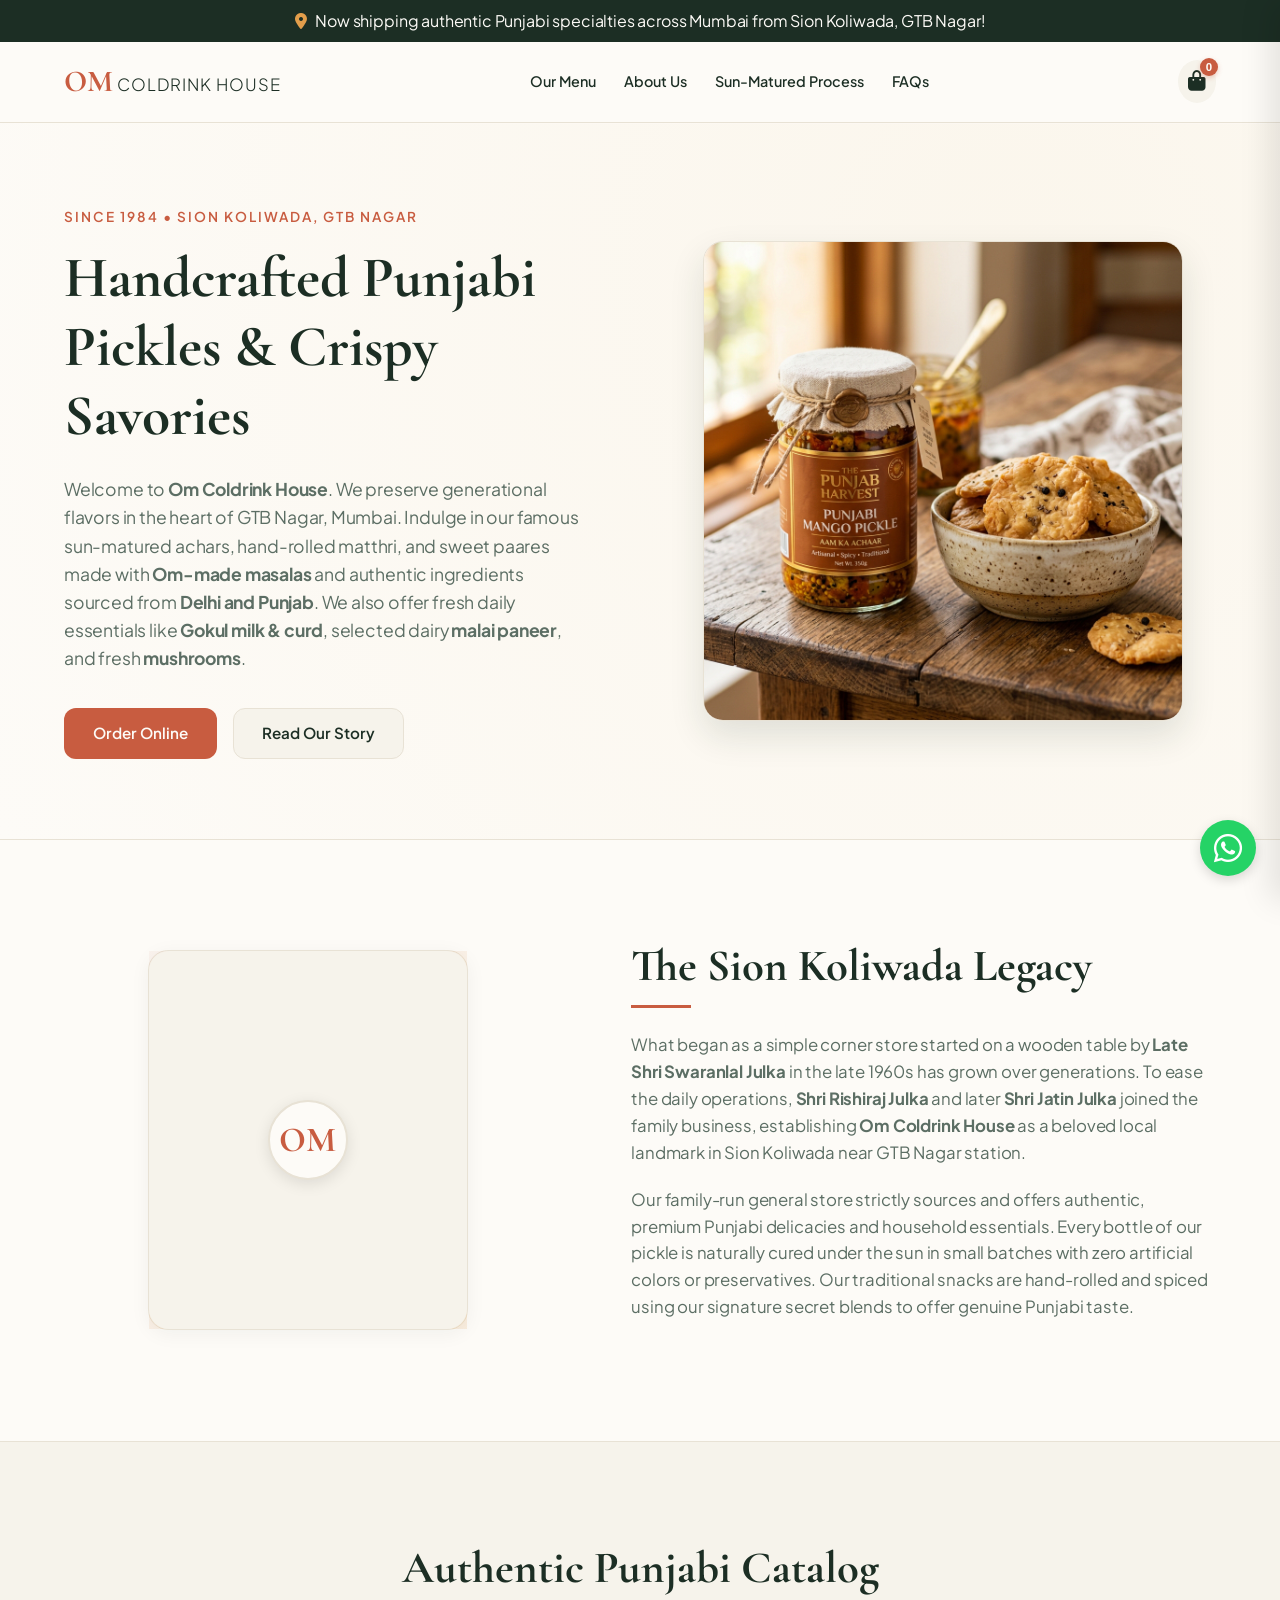
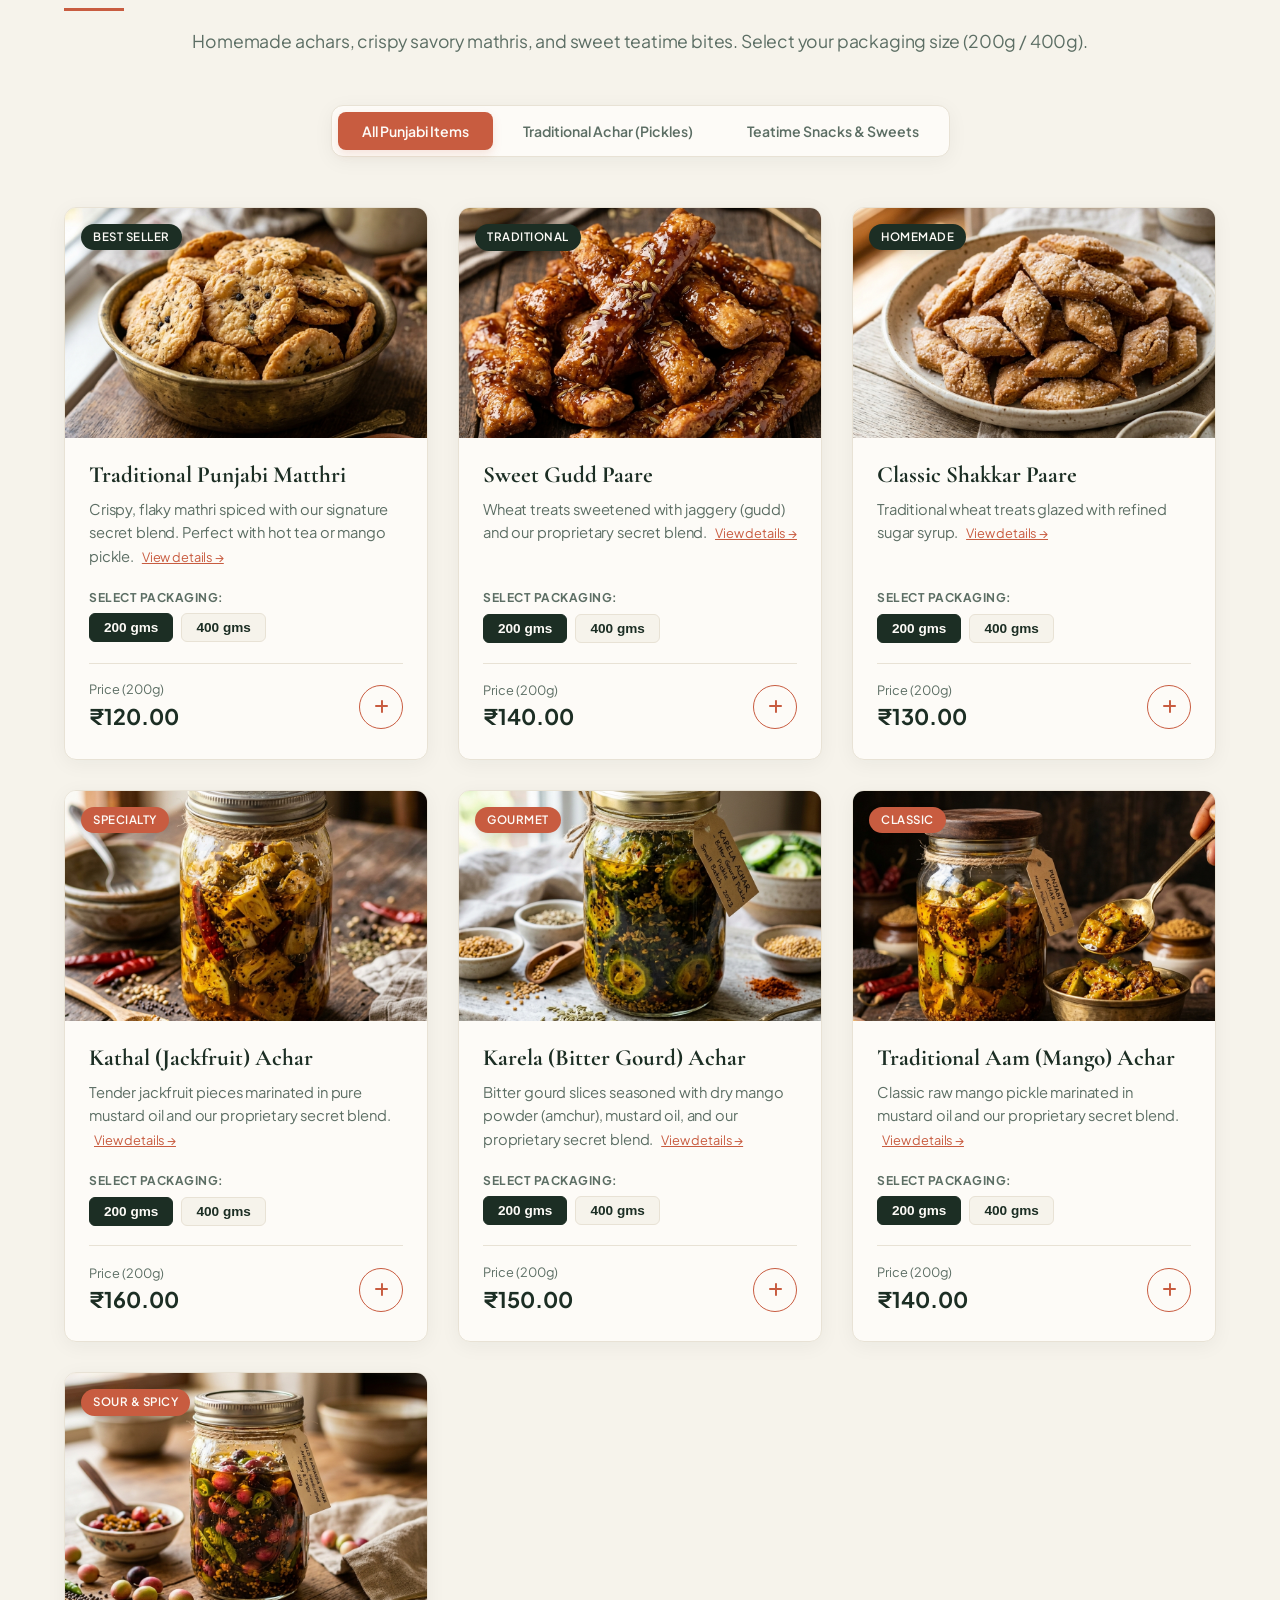
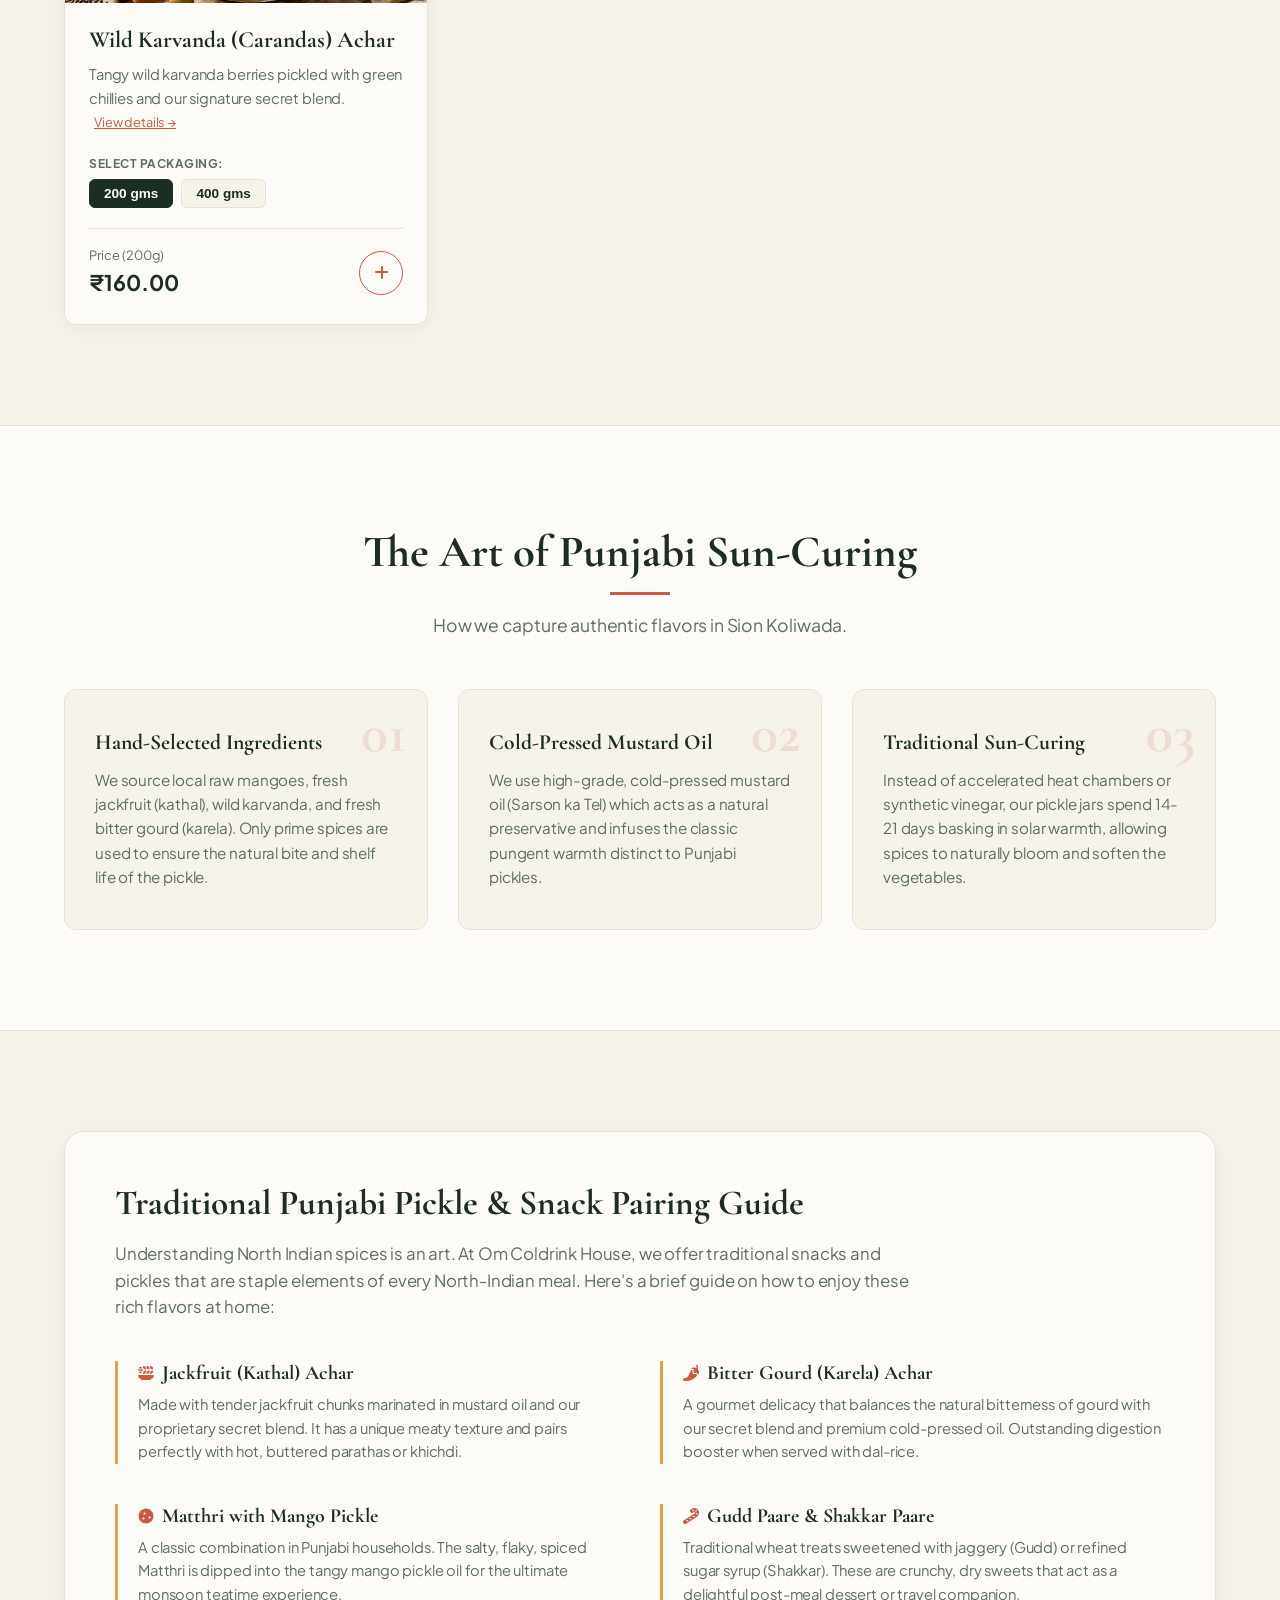
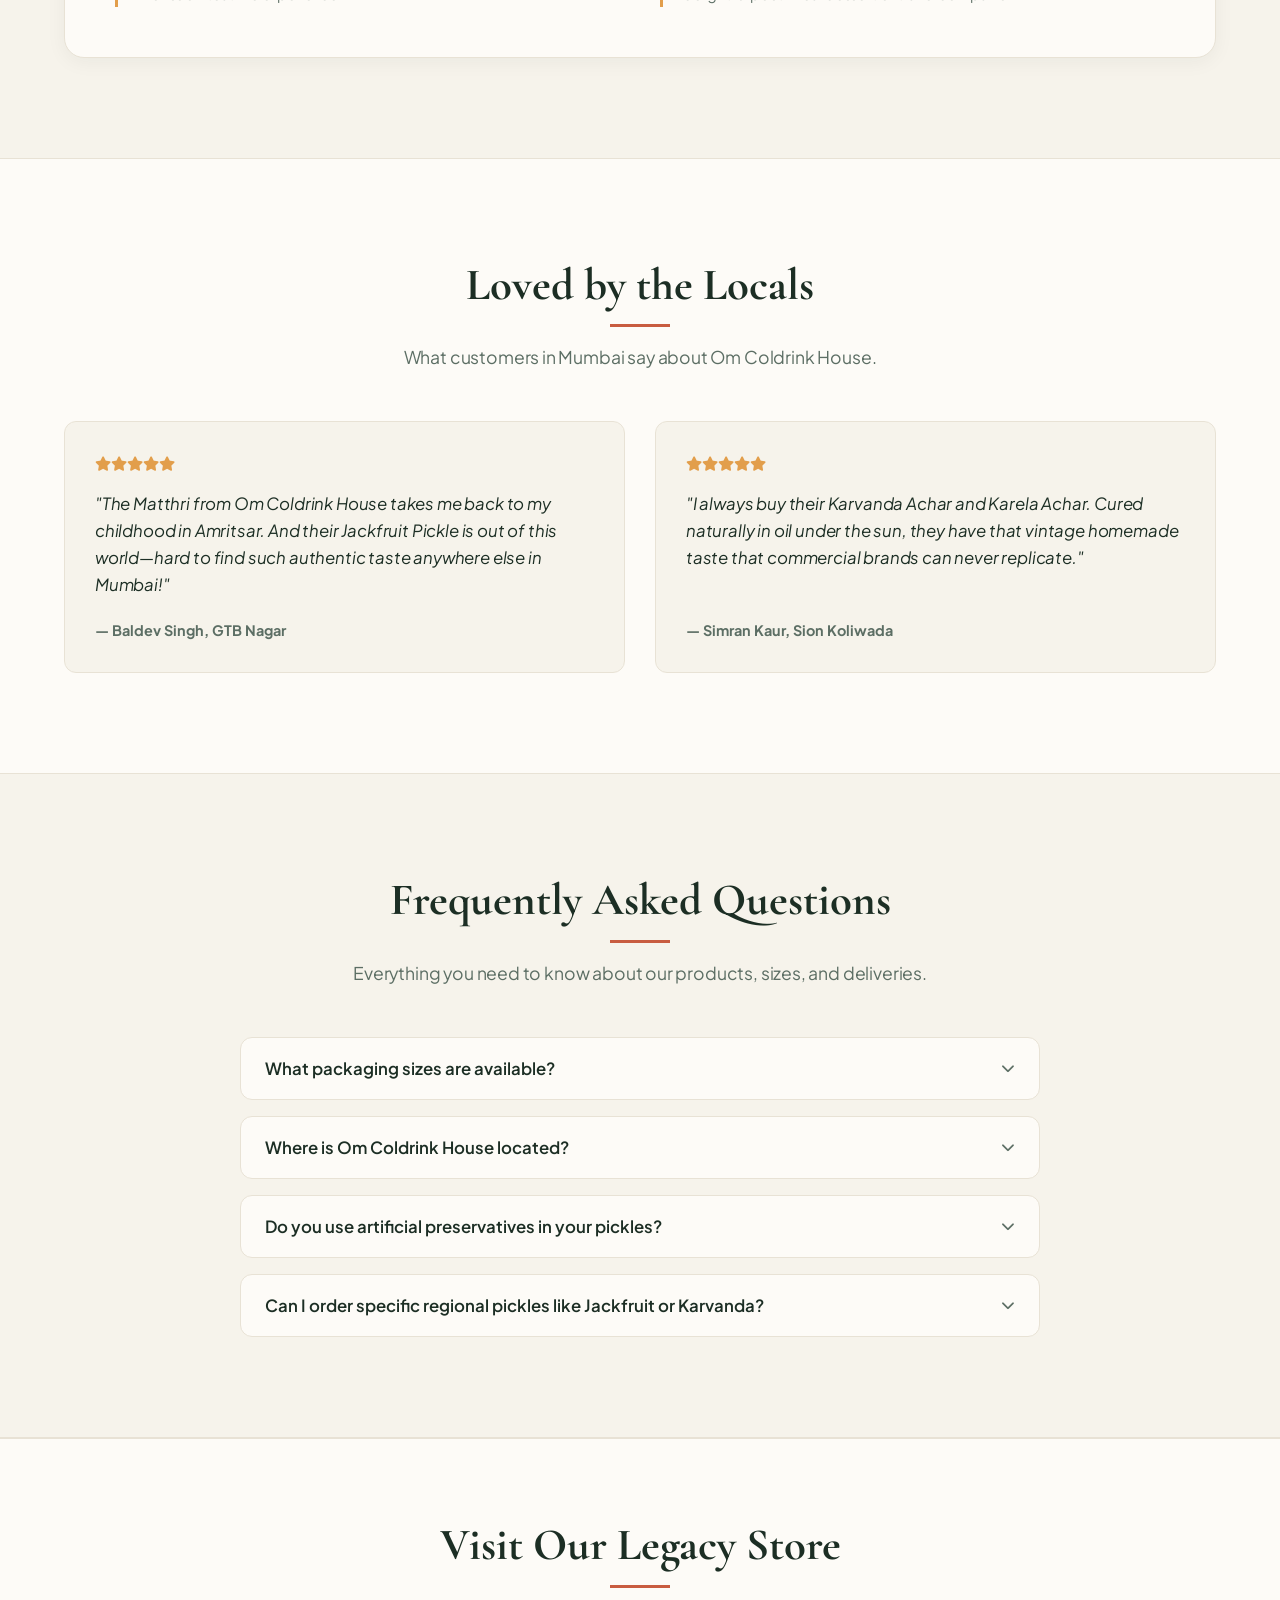
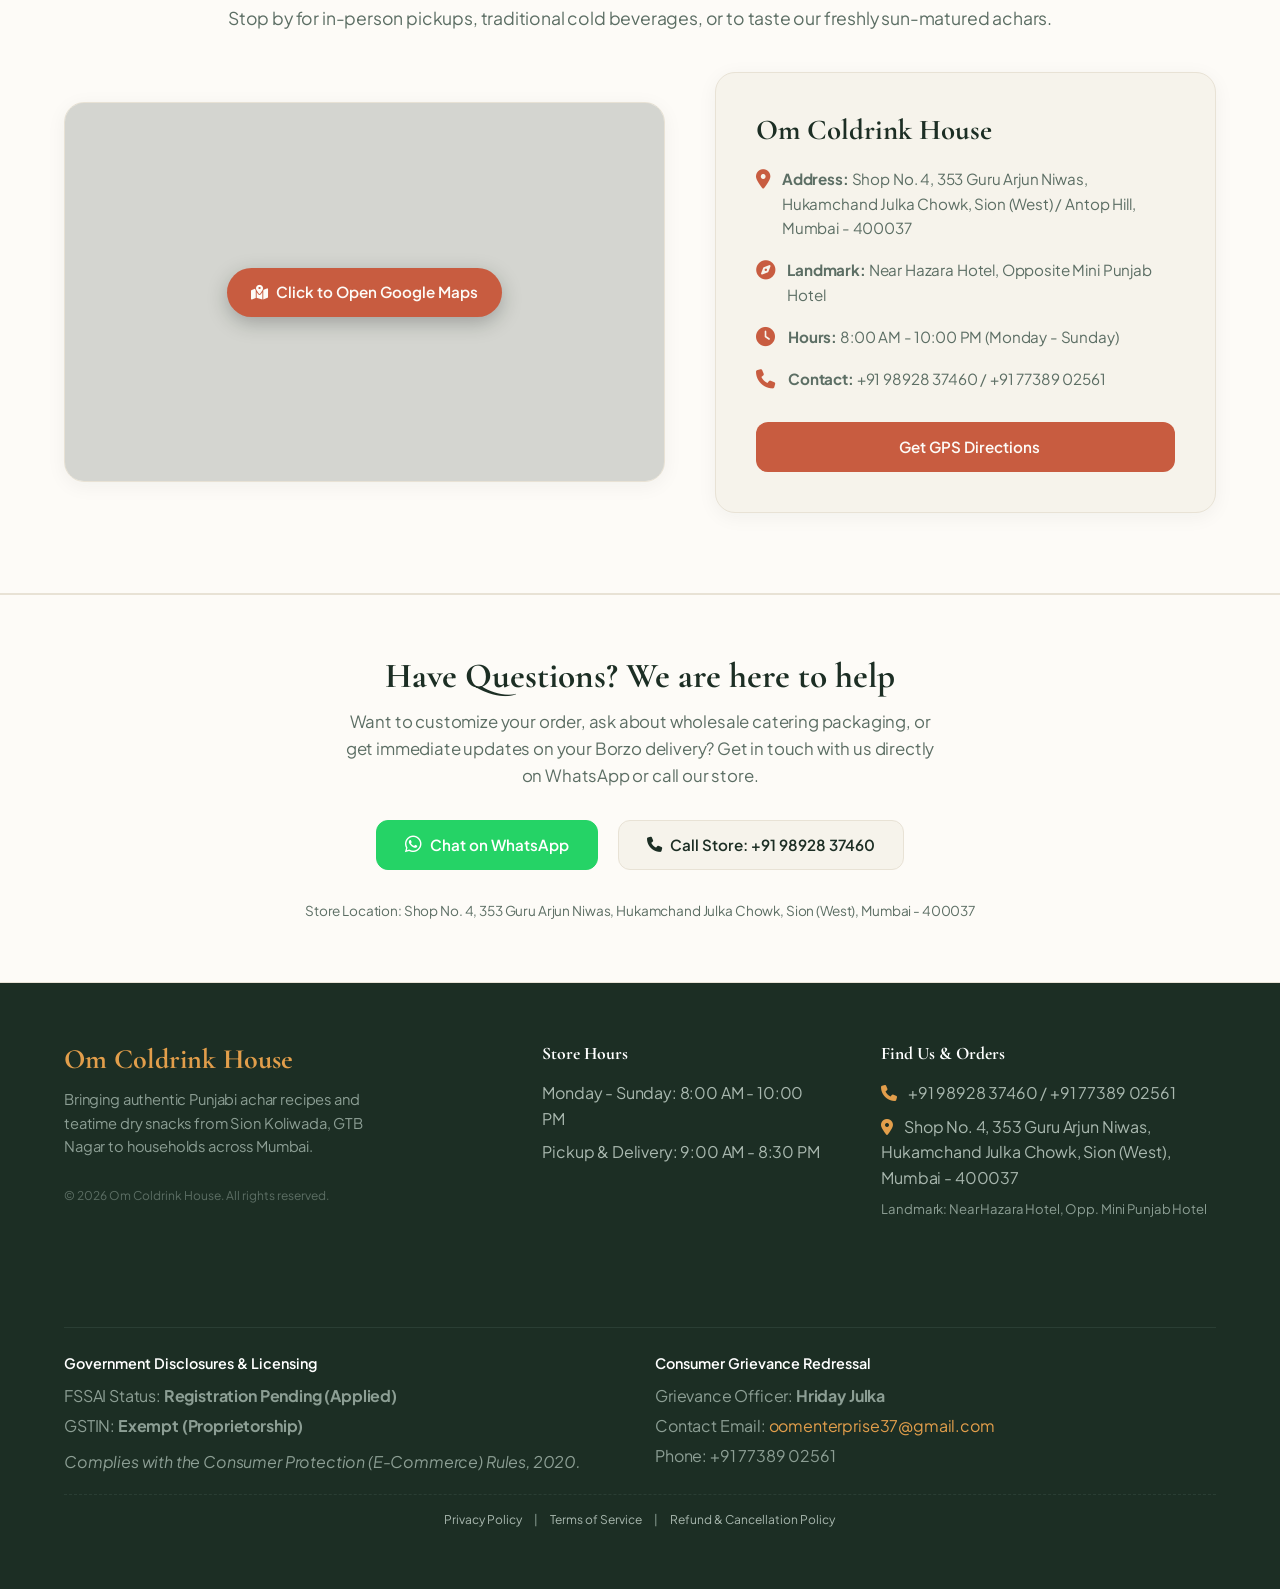
==== commit 52083784: "d" ====
--- a/index.html
+++ b/index.html
@@ -315,49 +315,14 @@
         <div class="heritage-photo-wrapper" style="overflow: visible;">
           <div class="heritage-accent-badge">Sion Koliwada's Pride</div>
           
-          <!-- Scroll-Animated Bottle Opener Widget -->
-          <div class="bottle-opener-widget" id="bottle-opener-widget">
-            <div class="bottle-scene" id="bottle-scene">
-              <!-- Opener tool -->
-              <div class="bottle-opener" id="widget-opener">
-                <div class="opener-handle"></div>
-                <div class="opener-head">
-                  <div class="opener-hole"></div>
-                </div>
-              </div>
-              
-              <!-- Crown Cap -->
-              <div class="bottle-cap" id="widget-cap">
-                <span class="cap-ridge"></span>
-                <span class="cap-ridge"></span>
-                <span class="cap-ridge"></span>
-                <span class="cap-ridge"></span>
-                <span class="cap-ridge"></span>
-              </div>
-              
-              <!-- Glass Bottle Neck & Shoulder -->
-              <div class="bottle-neck-container">
-                <div class="bottle-rim"></div>
-                <div class="bottle-neck-top"></div>
-                <div class="bottle-shoulder">
-                  <div class="bottle-label">OM</div>
-                  <div class="bottle-liquid"></div>
-                </div>
-              </div>
-              
-              <!-- Fizz bubble particles -->
-              <div class="bottle-fizz" id="widget-fizz">
-                <span class="bubble b1"></span>
-                <span class="bubble b2"></span>
-                <span class="bubble b3"></span>
-                <span class="bubble b4"></span>
-                <span class="bubble b5"></span>
-              </div>
-            </div>
-            
-            <div class="bottle-status-card">
-              <h4 id="bottle-status-title">Coldrink Bottle Sealed</h4>
-              <p id="bottle-status-desc">Scroll down to align the opener and pop open our legacy!</p>
+          <!-- Rotating Icons Widget -->
+          <div class="rotating-icons-widget" id="rotating-icons-widget">
+            <div class="center-logo">OM</div>
+            <div class="icon-circle">
+              <div class="icon-item" style="--i:0;"><i class="fa-solid fa-jar"></i></div>
+              <div class="icon-item" style="--i:1;"><i class="fa-solid fa-mug-hot"></i></div>
+              <div class="icon-item" style="--i:2;"><i class="fa-solid fa-cookie"></i></div>
+              <div class="icon-item" style="--i:3;"><i class="fa-solid fa-mortar-pestle"></i></div>
             </div>
           </div>
         </div>
--- a/index.css
+++ b/index.css
@@ -2153,277 +2153,72 @@
 }
 
 /* ==========================================================================
-   Interactive Coldrink Bottle Opener (Scroll-Activated)
+   Rotating Icons Widget
    ========================================================================== */
-.bottle-opener-widget {
+.rotating-icons-widget {
   width: 100%;
-  display: flex;
-  flex-direction: column;
+  height: 100%;
+  display: flex;
   align-items: center;
   justify-content: center;
-  padding: 30px 20px 20px 20px;
   position: relative;
   background-color: var(--color-bg-secondary);
   border-radius: var(--radius-lg);
-  border: 1px solid var(--color-border);
-  box-shadow: var(--shadow-warm);
   overflow: hidden;
   z-index: 10;
 }
 
-.bottle-scene {
-  position: relative;
-  width: 240px;
-  height: 280px;
-  margin-bottom: 15px;
-}
-
-/* Glass Bottle Structure */
-.bottle-neck-container {
+.center-logo {
   position: absolute;
-  bottom: 0;
-  left: 50%;
-  transform: translateX(-50%);
-  display: flex;
-  flex-direction: column;
-  align-items: center;
-  width: 100px;
-}
-
-.bottle-rim {
-  width: 32px;
-  height: 12px;
-  background: linear-gradient(90deg, #445c50, #25332c); /* Dark vintage glass */
-  border-radius: 8px;
-  border-bottom: 2px solid rgba(255, 255, 255, 0.2);
-  box-shadow: inset 0 2px 3px rgba(255,255,255,0.4);
-}
-
-.bottle-neck-top {
-  width: 26px;
-  height: 55px;
-  background: linear-gradient(90deg, #314239, #1c2621);
-  border-left: 2px solid rgba(255, 255, 255, 0.15);
-  border-right: 2px solid rgba(0,0,0,0.4);
-  border-radius: 4px 4px 15px 15px; /* Curvier neck base */
-  box-shadow: inset 3px 0 5px rgba(255,255,255,0.15);
-}
-
-.bottle-shoulder {
-  width: 86px;
-  height: 110px;
-  background: 
-    repeating-linear-gradient(90deg, 
-      rgba(255,255,255,0) 0px, 
-      rgba(255,255,255,0) 8px, 
-      rgba(255,255,255,0.15) 9px, 
-      rgba(0,0,0,0.3) 10px, 
-      rgba(255,255,255,0) 12px
-    ),
-    linear-gradient(90deg, #314239, #1c2621); /* Ribbed glass texture */
-  border-radius: 40px 40px 10px 10px; /* Iconic curvy shape */
-  border-left: 3px solid rgba(255, 255, 255, 0.15);
-  border-right: 3px solid rgba(0,0,0,0.5);
-  display: flex;
-  align-items: center;
-  justify-content: center;
-  position: relative;
-  overflow: hidden;
-  box-shadow: inset 6px 6px 15px rgba(255,255,255,0.1);
-}
-
-.bottle-liquid {
-  position: absolute;
-  bottom: 0;
-  left: 0;
-  width: 100%;
-  height: 90%;
-  background: linear-gradient(90deg, #2b1104, #120601); /* Dark Cola liquid */
-  opacity: 0.95;
-}
-
-.bottle-label {
-  position: absolute;
-  top: 35%;
-  left: 50%;
-  transform: translate(-50%, -50%);
-  background-color: transparent;
-  color: #fff;
-  padding: 0;
   font-family: var(--font-display);
-  font-size: 1.4rem;
+  font-size: 2.2rem;
   font-weight: 800;
-  border-radius: 0;
-  box-shadow: none;
-  z-index: 2;
-  border: none;
-  letter-spacing: 2px;
-  text-shadow: 1px 1px 2px rgba(0,0,0,0.8), -1px -1px 0 rgba(255,255,255,0.3); /* Embossed glass look */
-}
-
-/* Bottle Crown Cap */
-.bottle-cap {
-  position: absolute;
-  top: 115px; /* Aligned right above bottle-neck-top + bottle-rim */
-  left: 50%;
-  transform: translateX(-50%);
-  width: 36px;
-  height: 14px;
-  background: linear-gradient(135deg, #d32f2f, #9a0007); /* Classic Red Cap */
-  border-radius: 5px 5px 0 0;
-  border: 1px solid rgba(0,0,0,0.3);
-  z-index: 5;
-  box-shadow: inset 0 2px 2px rgba(255,255,255,0.3), 0 2px 4px rgba(0,0,0,0.25);
-  display: flex;
-  justify-content: space-around;
-  padding: 0 2px;
-  transform-origin: center bottom;
-  transition: transform 0.05s ease-out;
-}
-
-.cap-ridge {
-  width: 3px;
-  height: 100%;
-  background-color: rgba(255, 255, 255, 0.2);
-  border-radius: 1px;
-}
-
-/* Metal Opener Tool */
-.bottle-opener {
-  position: absolute;
-  top: 30px;
-  left: 50%;
-  width: 90px;
-  height: 26px;
-  background: linear-gradient(180deg, #e6e6e6, #a0a0a0); /* Shiny Steel finish */
-  border: 1px solid #777;
-  border-radius: 13px; /* Pill-shape handle */
-  transform-origin: 75px 18px; /* Latch point alignment */
-  z-index: 6;
-  box-shadow: 0 5px 10px rgba(0,0,0,0.3), inset 0 2px 2px rgba(255,255,255,0.8);
-  display: flex;
-  align-items: center;
-  justify-content: flex-start;
-  padding-left: 8px;
-}
-
-.opener-handle {
-  width: 40px;
-  height: 12px;
-  background: linear-gradient(180deg, #c0c0c0, #808080);
-  border-radius: 6px;
-  border: 1px solid rgba(0,0,0,0.3);
-  box-shadow: inset 0 1px 2px rgba(255,255,255,0.4);
-}
-
-.opener-head {
-  width: 28px;
-  height: 28px;
-  border-radius: 50%; /* Classic circular metal loop */
-  background-color: transparent;
-  border: 5px solid #a0a0a0; /* Metal loop */
-  margin-left: auto;
-  margin-right: -2px;
-  position: relative;
-  box-shadow: 0 3px 5px rgba(0,0,0,0.3), inset 0 2px 4px rgba(255,255,255,0.6);
-}
-
-.opener-hole {
-  width: 100%;
-  height: 100%;
-  border-radius: 50%;
-  background-color: transparent;
-  box-shadow: inset 0 3px 5px rgba(0,0,0,0.5);
-}
-
-/* Gas Bubble Fizz Spray */
-.bottle-fizz {
-  position: absolute;
-  top: 108px;
-  left: 50%;
-  transform: translateX(-50%);
-  width: 30px;
-  height: 60px;
-  z-index: 4;
-  display: none;
-  justify-content: center;
-  pointer-events: none;
-}
-
-.bubble {
-  position: absolute;
-  bottom: 0;
-  width: 6px;
-  height: 6px;
-  background-color: rgba(255, 255, 255, 0.7);
-  border-radius: 50%;
-  opacity: 0;
-}
-
-.bubble.b1 { left: 5px; animation: bubbleUp 0.8s infinite ease-out; }
-.bubble.b2 { left: 12px; animation: bubbleUp 0.6s infinite ease-out 0.1s; }
-.bubble.b3 { left: 18px; animation: bubbleUp 0.9s infinite ease-out 0.2s; }
-.bubble.b4 { left: 8px; animation: bubbleUp 0.7s infinite ease-out 0.3s; }
-.bubble.b5 { left: 15px; animation: bubbleUp 0.5s infinite ease-out 0.4s; }
-
-@keyframes bubbleUp {
-  0% {
-    transform: translateY(0) scale(0.6);
-    opacity: 0;
-  }
-  30% {
-    opacity: 0.9;
-  }
-  100% {
-    transform: translateY(-80px) scale(1.6);
-    opacity: 0;
-  }
-}
-
-/* Status Card */
-.bottle-status-card {
-  width: 100%;
-  background-color: rgba(253, 251, 247, 0.95);
-  border: 1px dashed var(--color-border);
-  border-radius: var(--radius-sm);
-  padding: 15px;
-  text-align: center;
-  box-shadow: var(--shadow-inset);
-  transition: var(--transition-smooth);
-}
-
-.bottle-status-card h4 {
-  font-size: 1rem;
   color: var(--color-brand-primary);
-  margin-bottom: 6px;
-  font-weight: 700;
-  font-family: var(--font-sans);
-}
-
-.bottle-status-card p {
-  color: var(--color-text-muted);
-  line-height: 1.4;
-  font-size: 0.85rem;
-}
-
-/* Opened Sparkle Effect Class */
-.bottle-scene.opened-sparkle::after {
-  content: '';
-  position: absolute;
-  top: 90px;
-  left: 50%;
-  transform: translateX(-50%);
+  background: var(--color-bg-primary);
   width: 80px;
   height: 80px;
-  background: radial-gradient(circle, rgba(226,158,75,0.3) 0%, rgba(255,255,255,0) 70%);
-  pointer-events: none;
-  animation: pulseSparkle 1.5s infinite alternate;
-  z-index: 1;
-}
-
-@keyframes pulseSparkle {
-  0% { transform: translateX(-50%) scale(0.9); opacity: 0.5; }
-  100% { transform: translateX(-50%) scale(1.2); opacity: 1; }
+  border-radius: 50%;
+  display: flex;
+  align-items: center;
+  justify-content: center;
+  z-index: 2;
+  box-shadow: 0 4px 15px rgba(0,0,0,0.1);
+  border: 2px solid var(--color-border);
+}
+
+.icon-circle {
+  position: relative;
+  width: 0;
+  height: 0;
+}
+
+.icon-item {
+  position: absolute;
+  top: -25px;
+  left: -25px;
+  width: 50px;
+  height: 50px;
+  background-color: var(--color-bg-primary);
+  border-radius: 50%;
+  display: flex;
+  align-items: center;
+  justify-content: center;
+  color: var(--color-brand-accent);
+  font-size: 1.5rem;
+  box-shadow: 0 4px 10px rgba(0,0,0,0.1);
+  border: 1px solid var(--color-border);
+  /* The animation moves the item in a circle while keeping it upright */
+  animation: orbit 12s linear infinite;
+  animation-delay: calc(-12s / 4 * var(--i));
+}
+
+@keyframes orbit {
+  0% {
+    transform: rotate(0deg) translateX(100px) rotate(0deg);
+  }
+  100% {
+    transform: rotate(360deg) translateX(100px) rotate(-360deg);
+  }
 }
 
 /* Footer Compliance Grid */
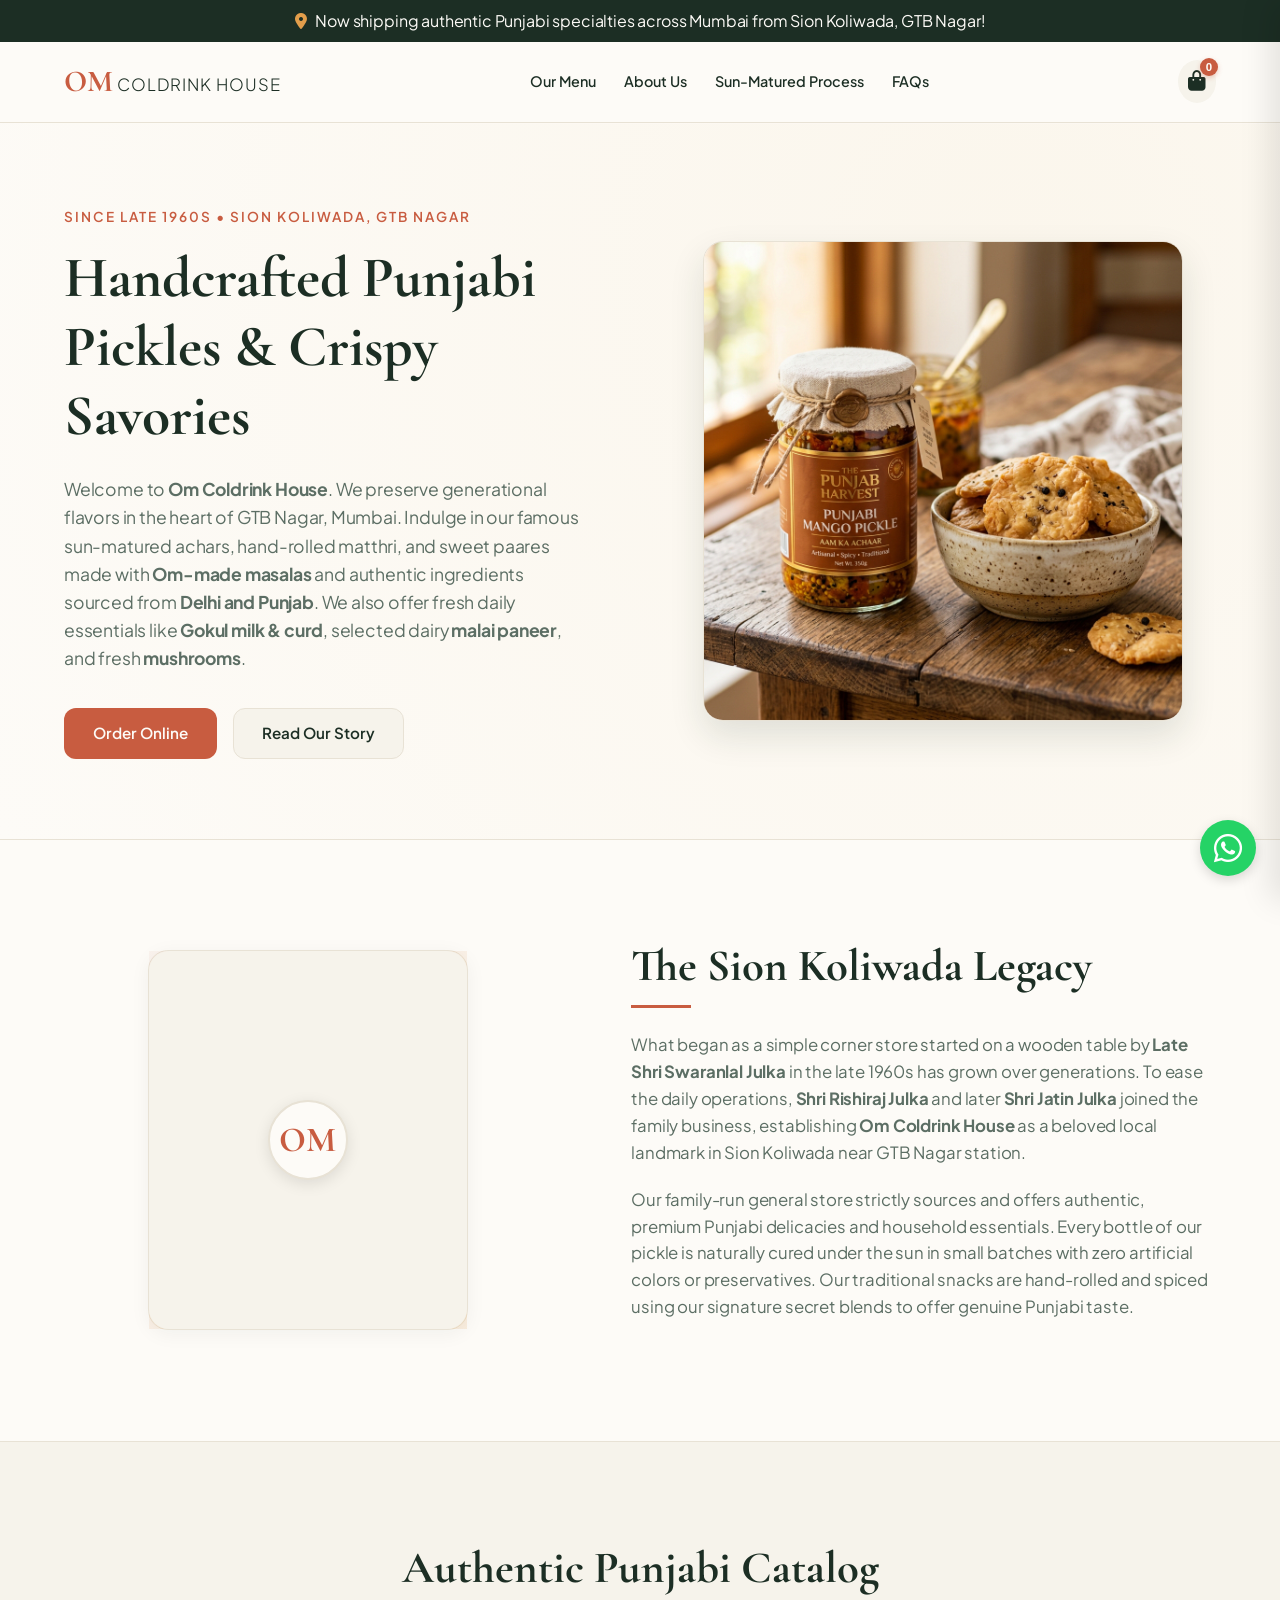
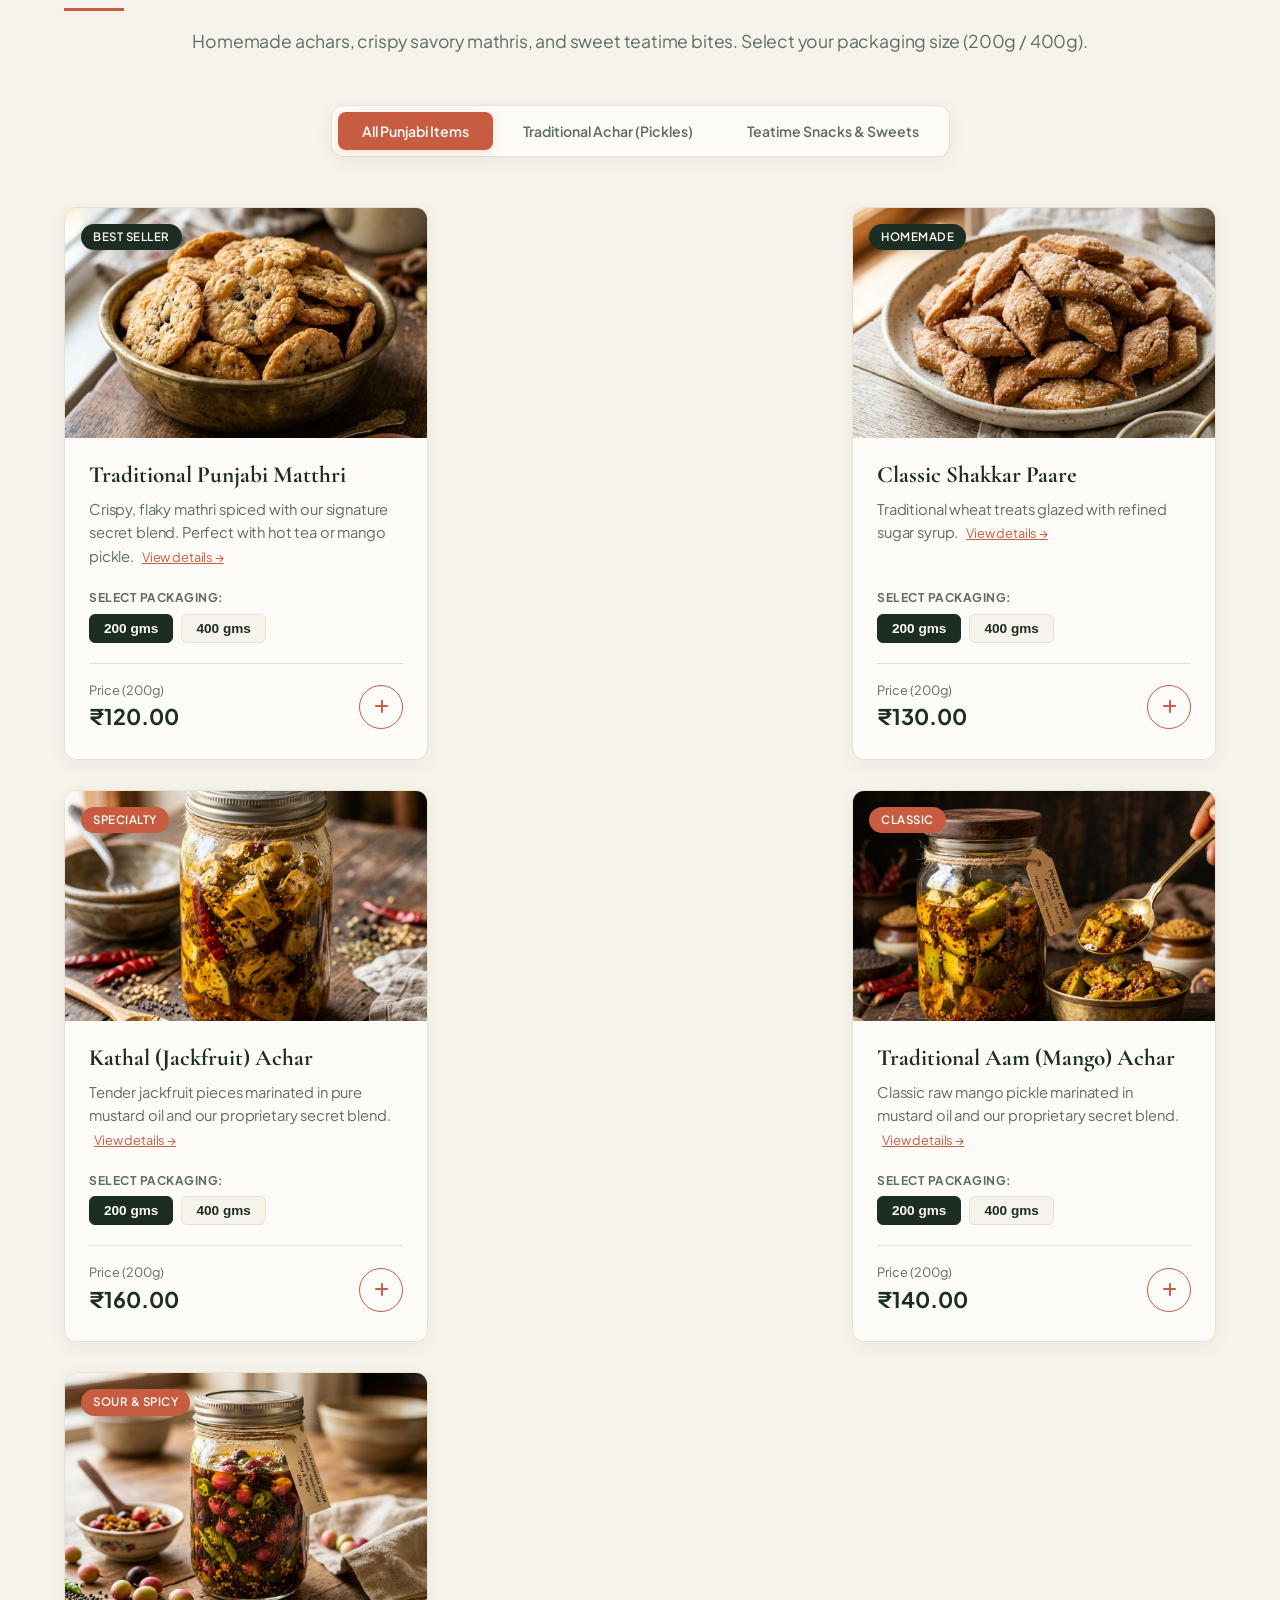
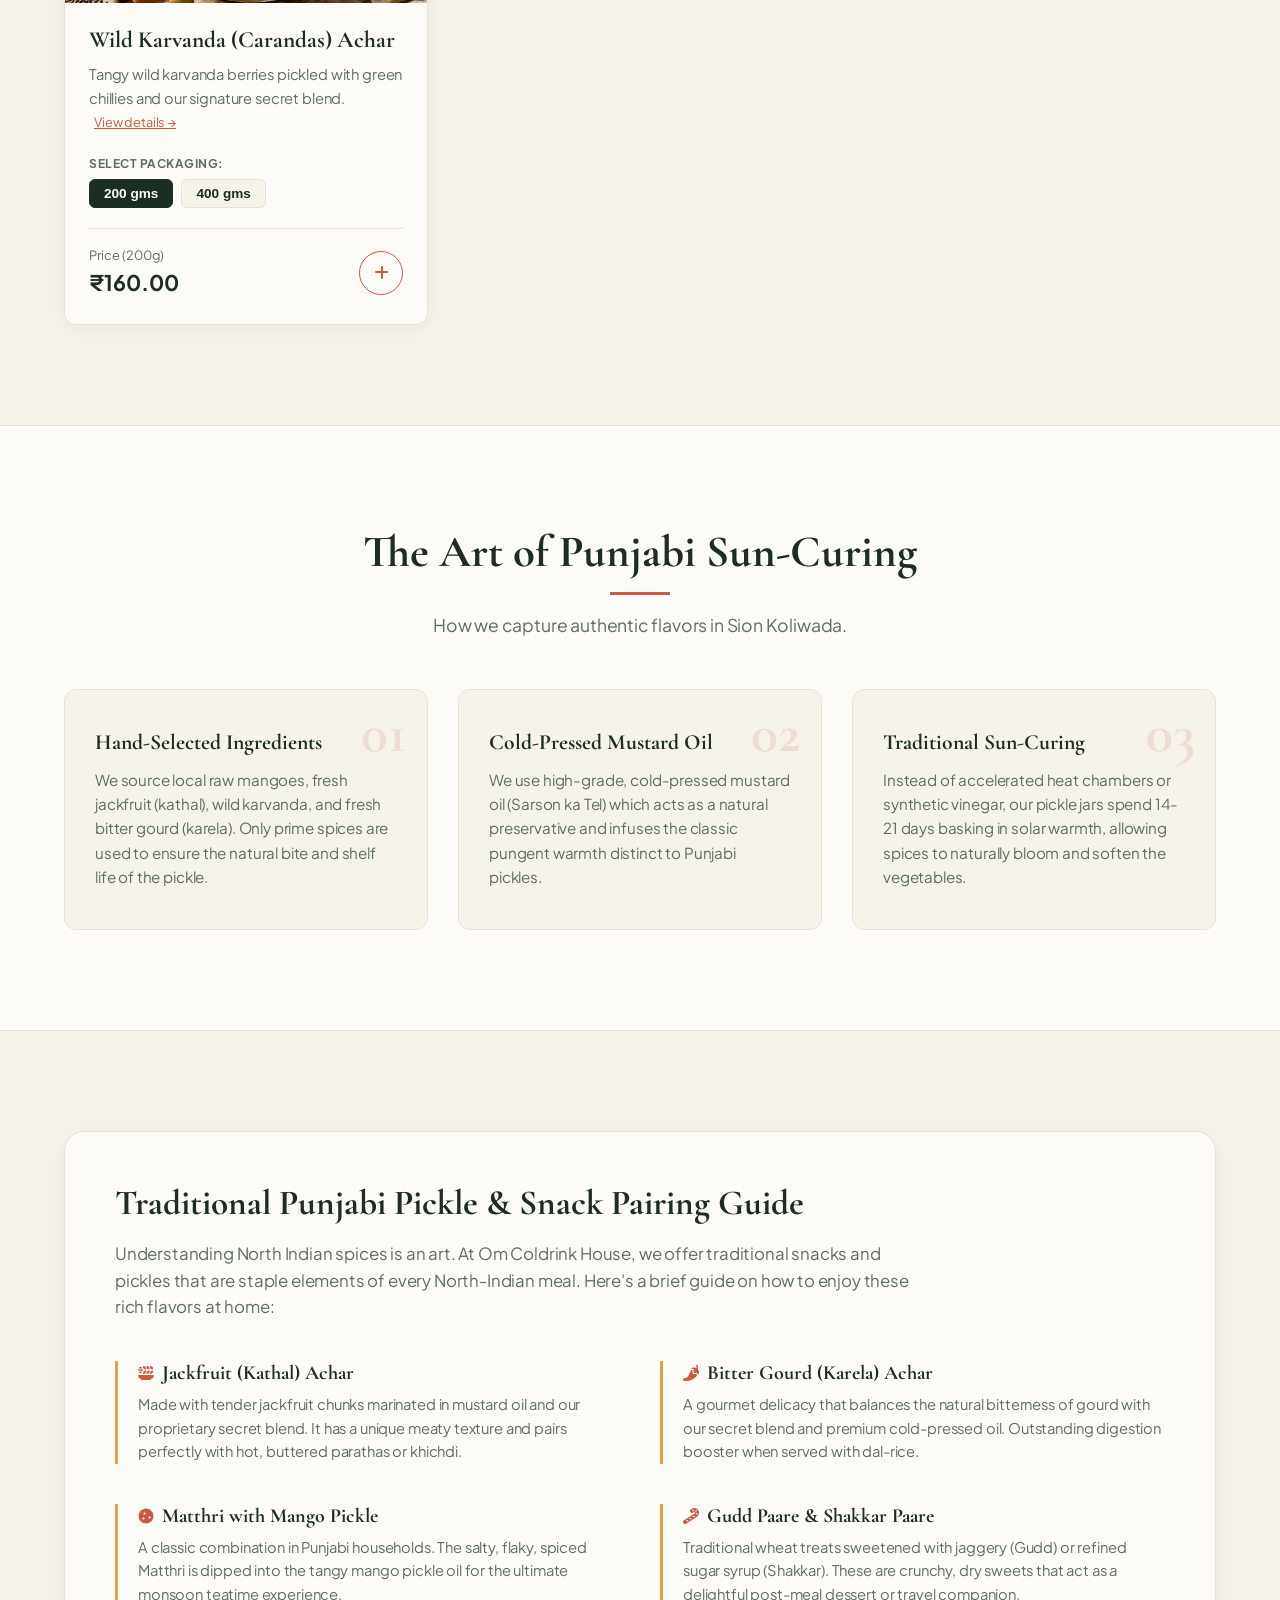
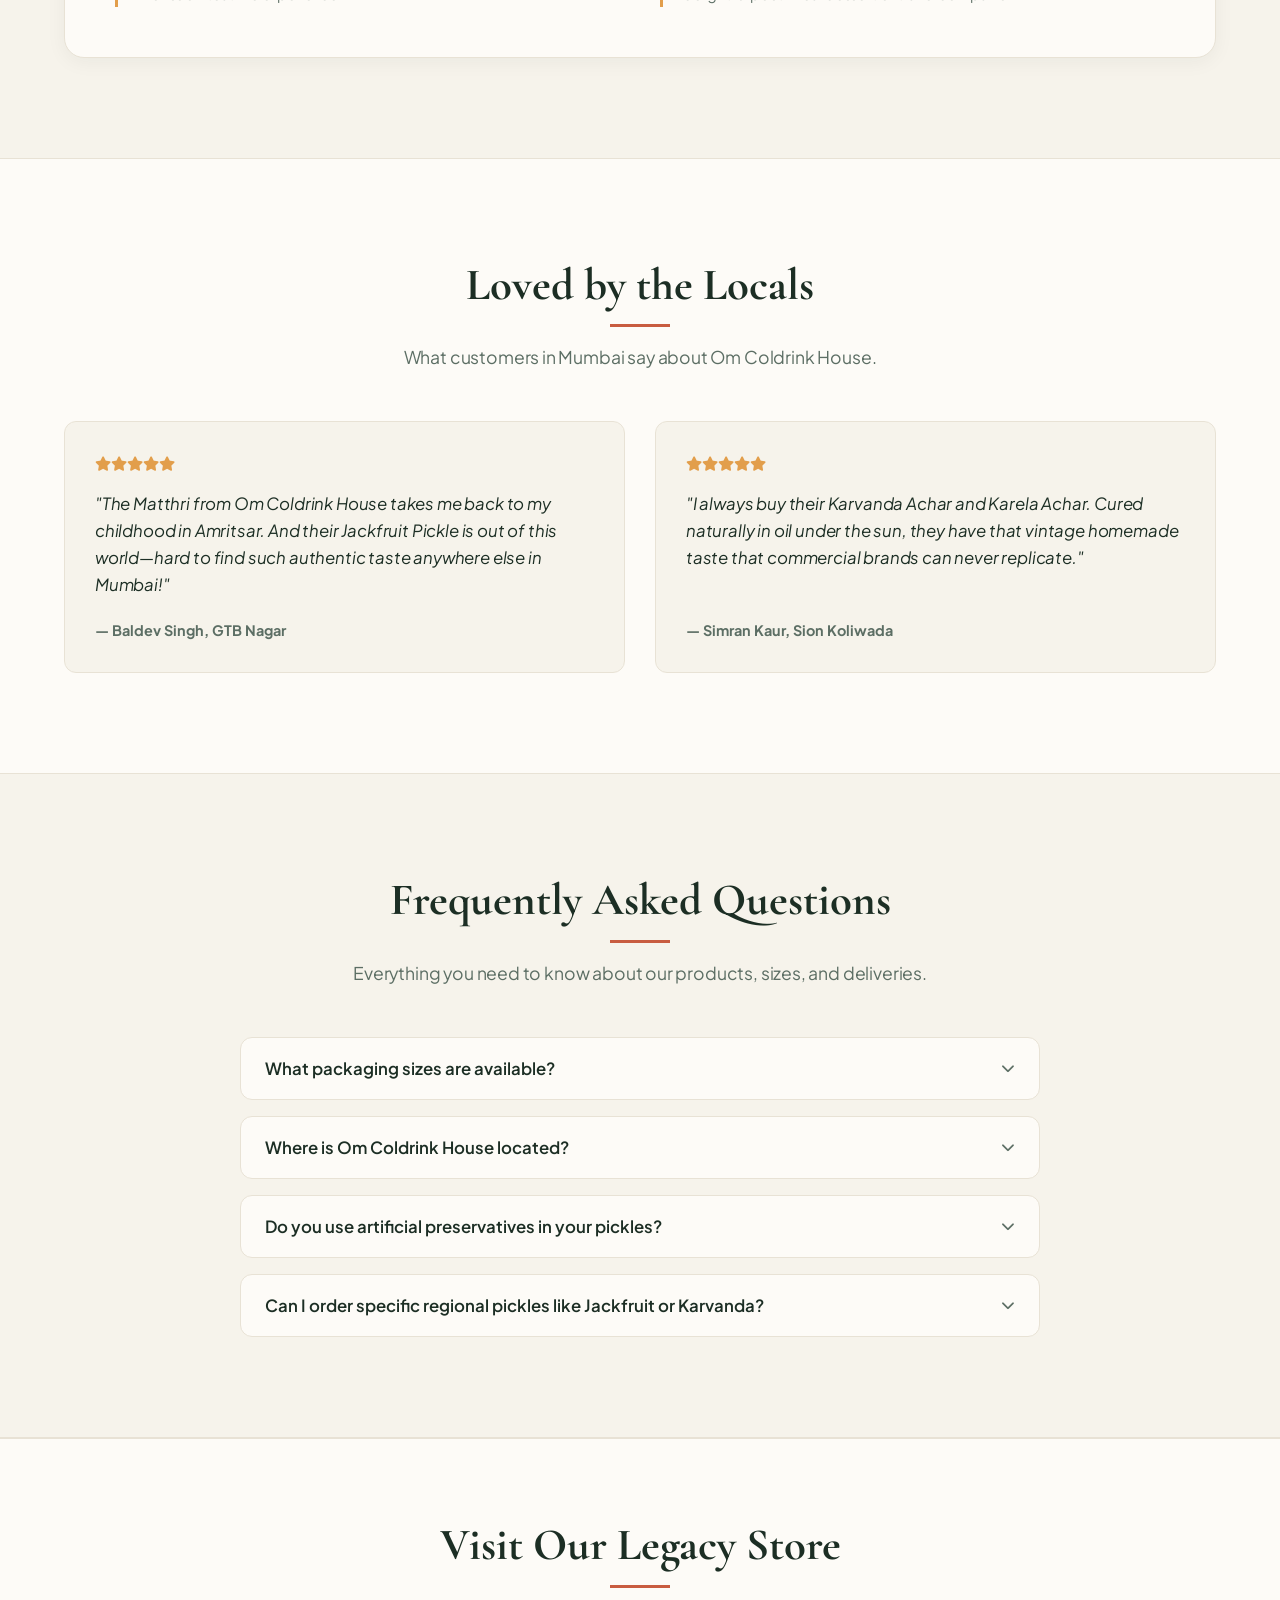
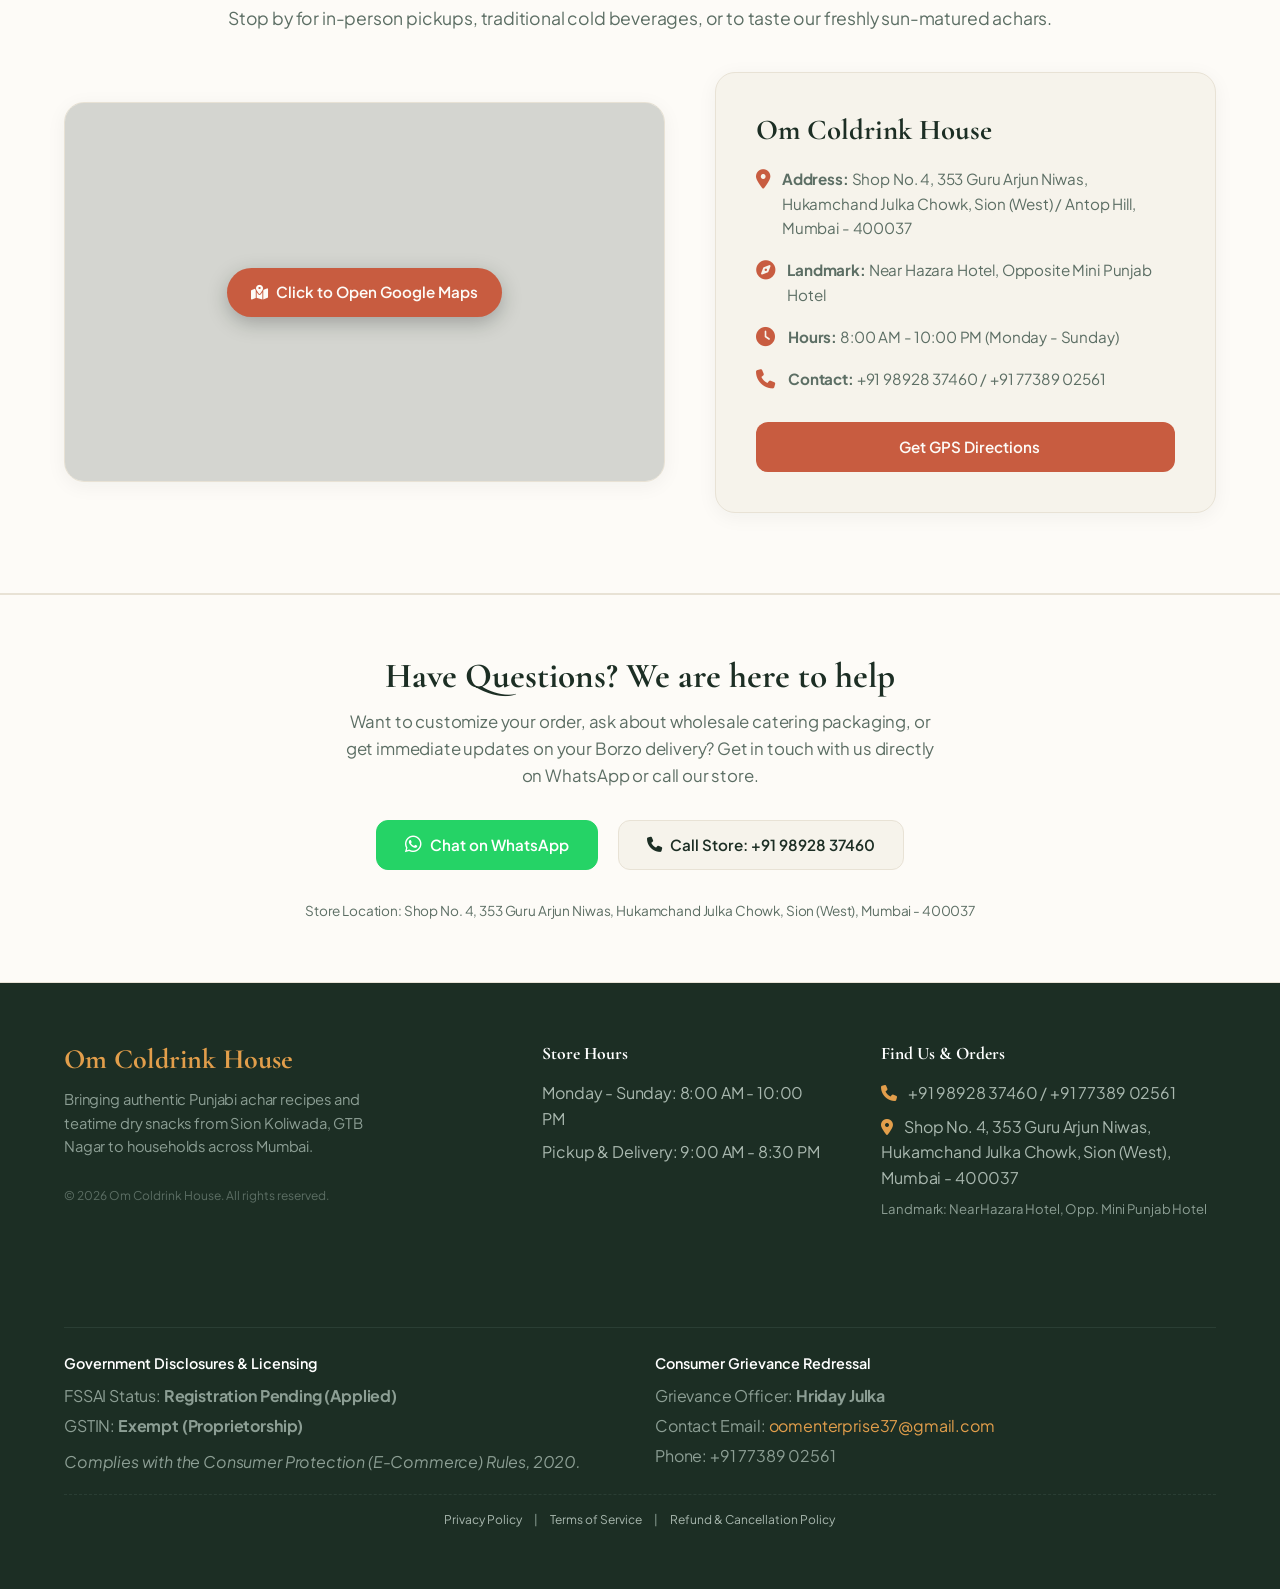
==== commit aaebfa0f: "mm" ====
--- a/index.html
+++ b/index.html
@@ -289,7 +289,7 @@
   <section class="hero-section">
     <div class="hero-container">
       <div class="hero-text-content">
-        <span class="hero-tagline">Since 1984 • Sion Koliwada, GTB Nagar</span>
+        <span class="hero-tagline">Since Late 1960s • Sion Koliwada, GTB Nagar</span>
         <h1 class="hero-title">Handcrafted Punjabi Pickles & Crispy Savories</h1>
         <p class="hero-description">
           Welcome to <strong>Om Coldrink House</strong>. We preserve generational flavors in the heart of GTB Nagar, Mumbai. Indulge in our famous sun-matured achars, hand-rolled matthri, and sweet paares made with <strong>Om-made masalas</strong> and authentic ingredients sourced from <strong>Delhi and Punjab</strong>. We also offer fresh daily essentials like <strong>Gokul milk & curd</strong>, selected dairy <strong>malai paneer</strong>, and fresh <strong>mushrooms</strong>.
